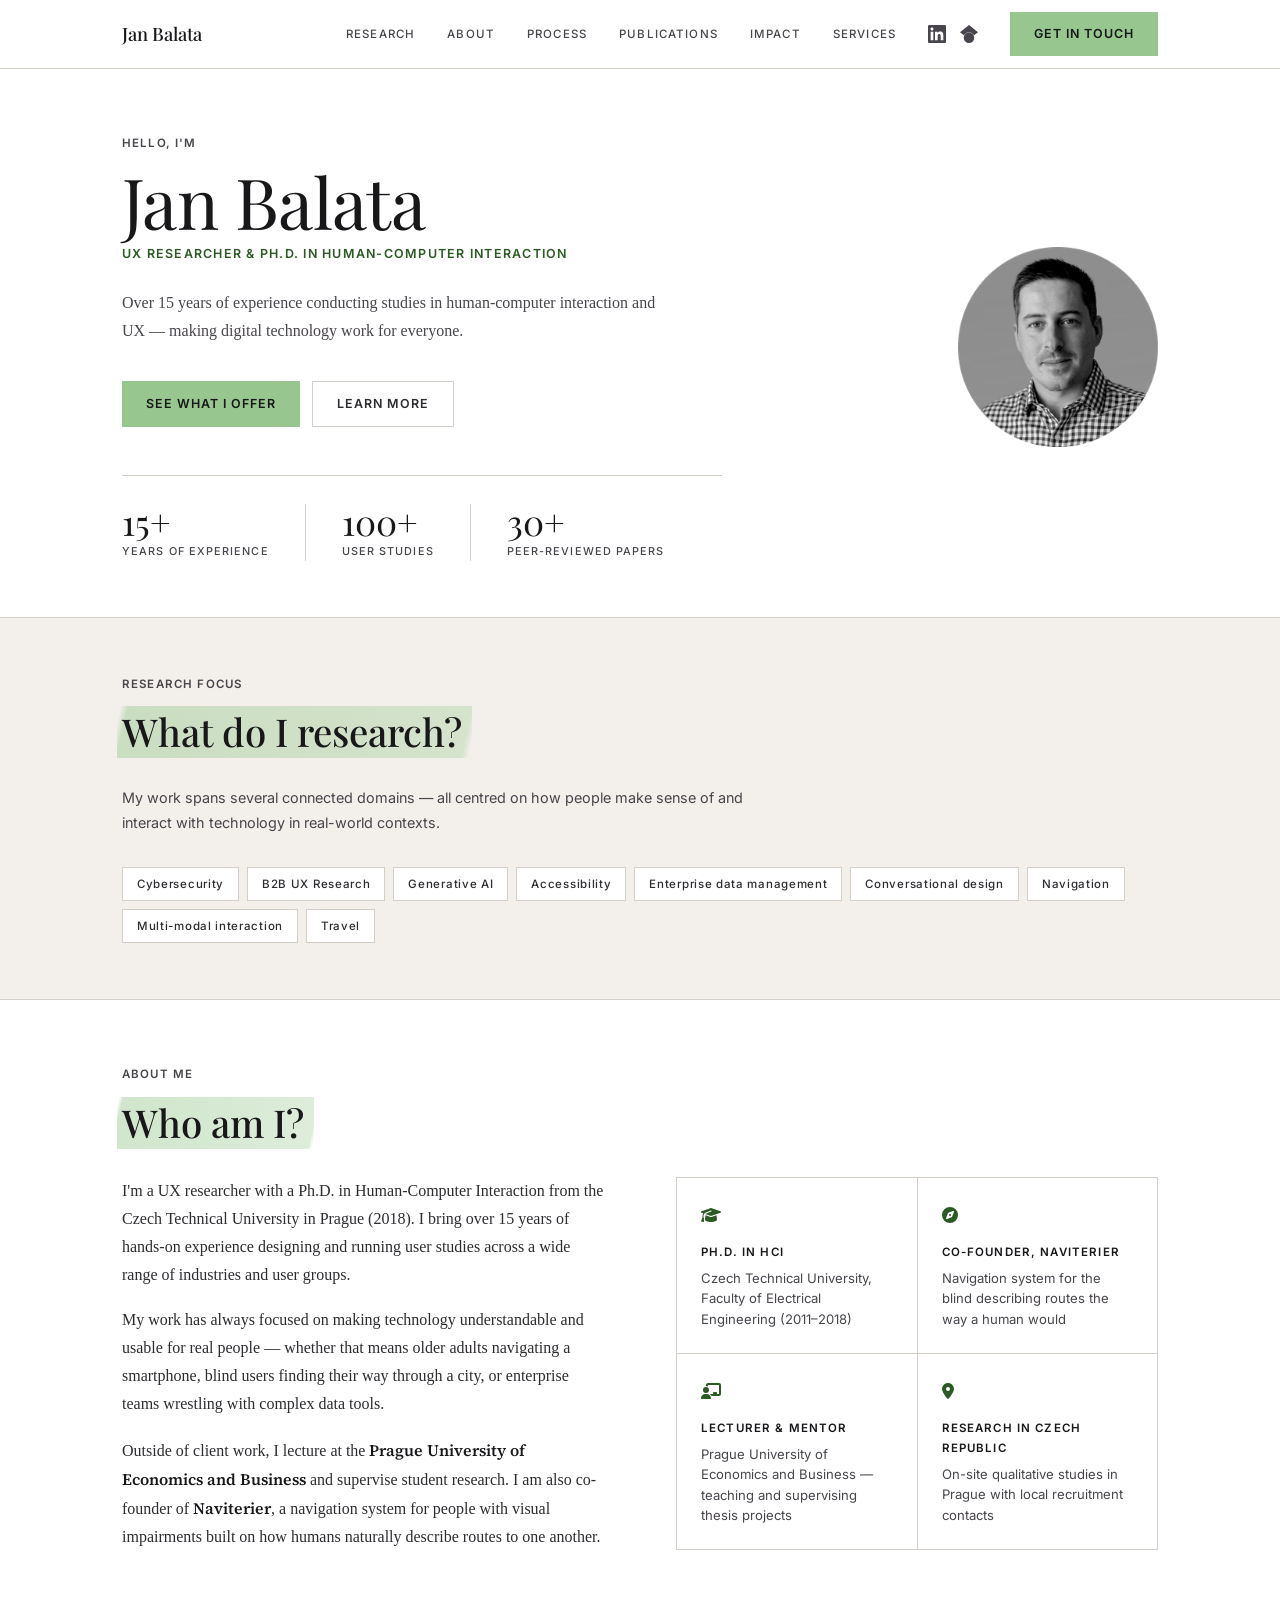
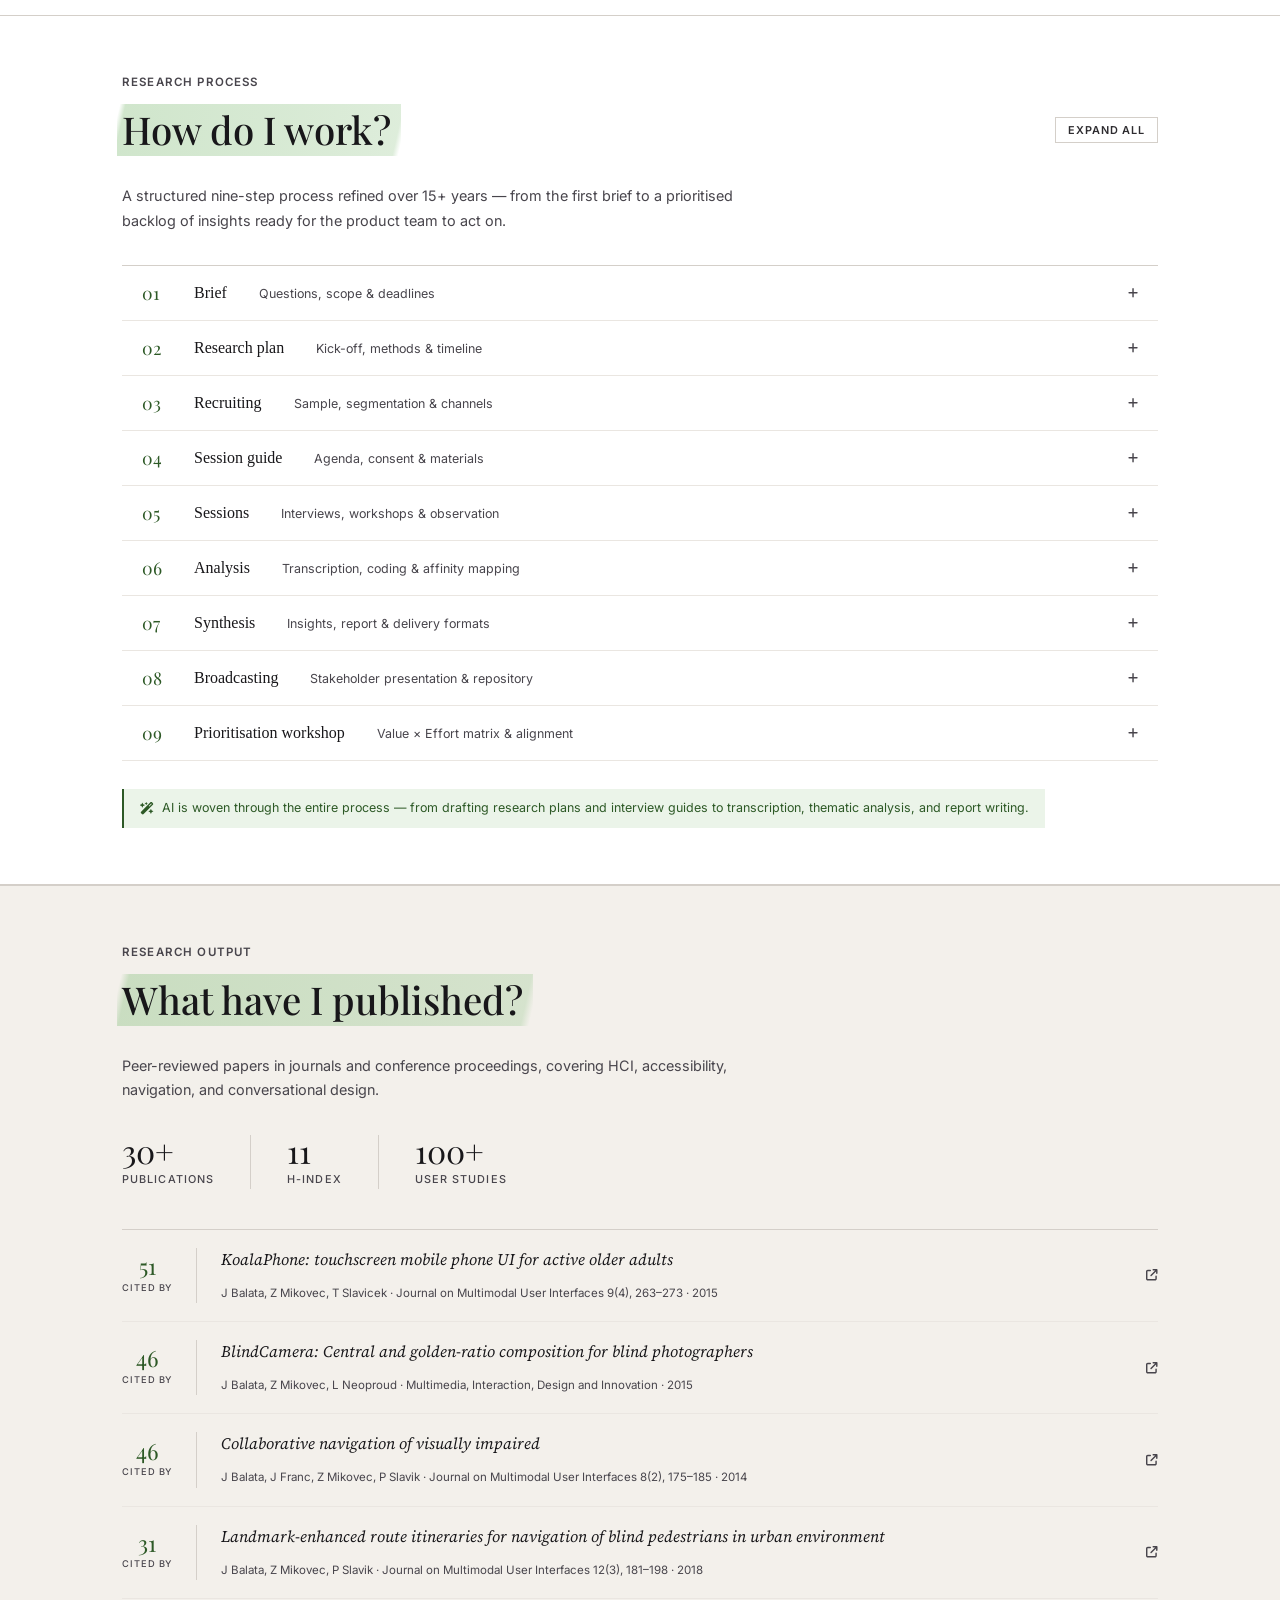
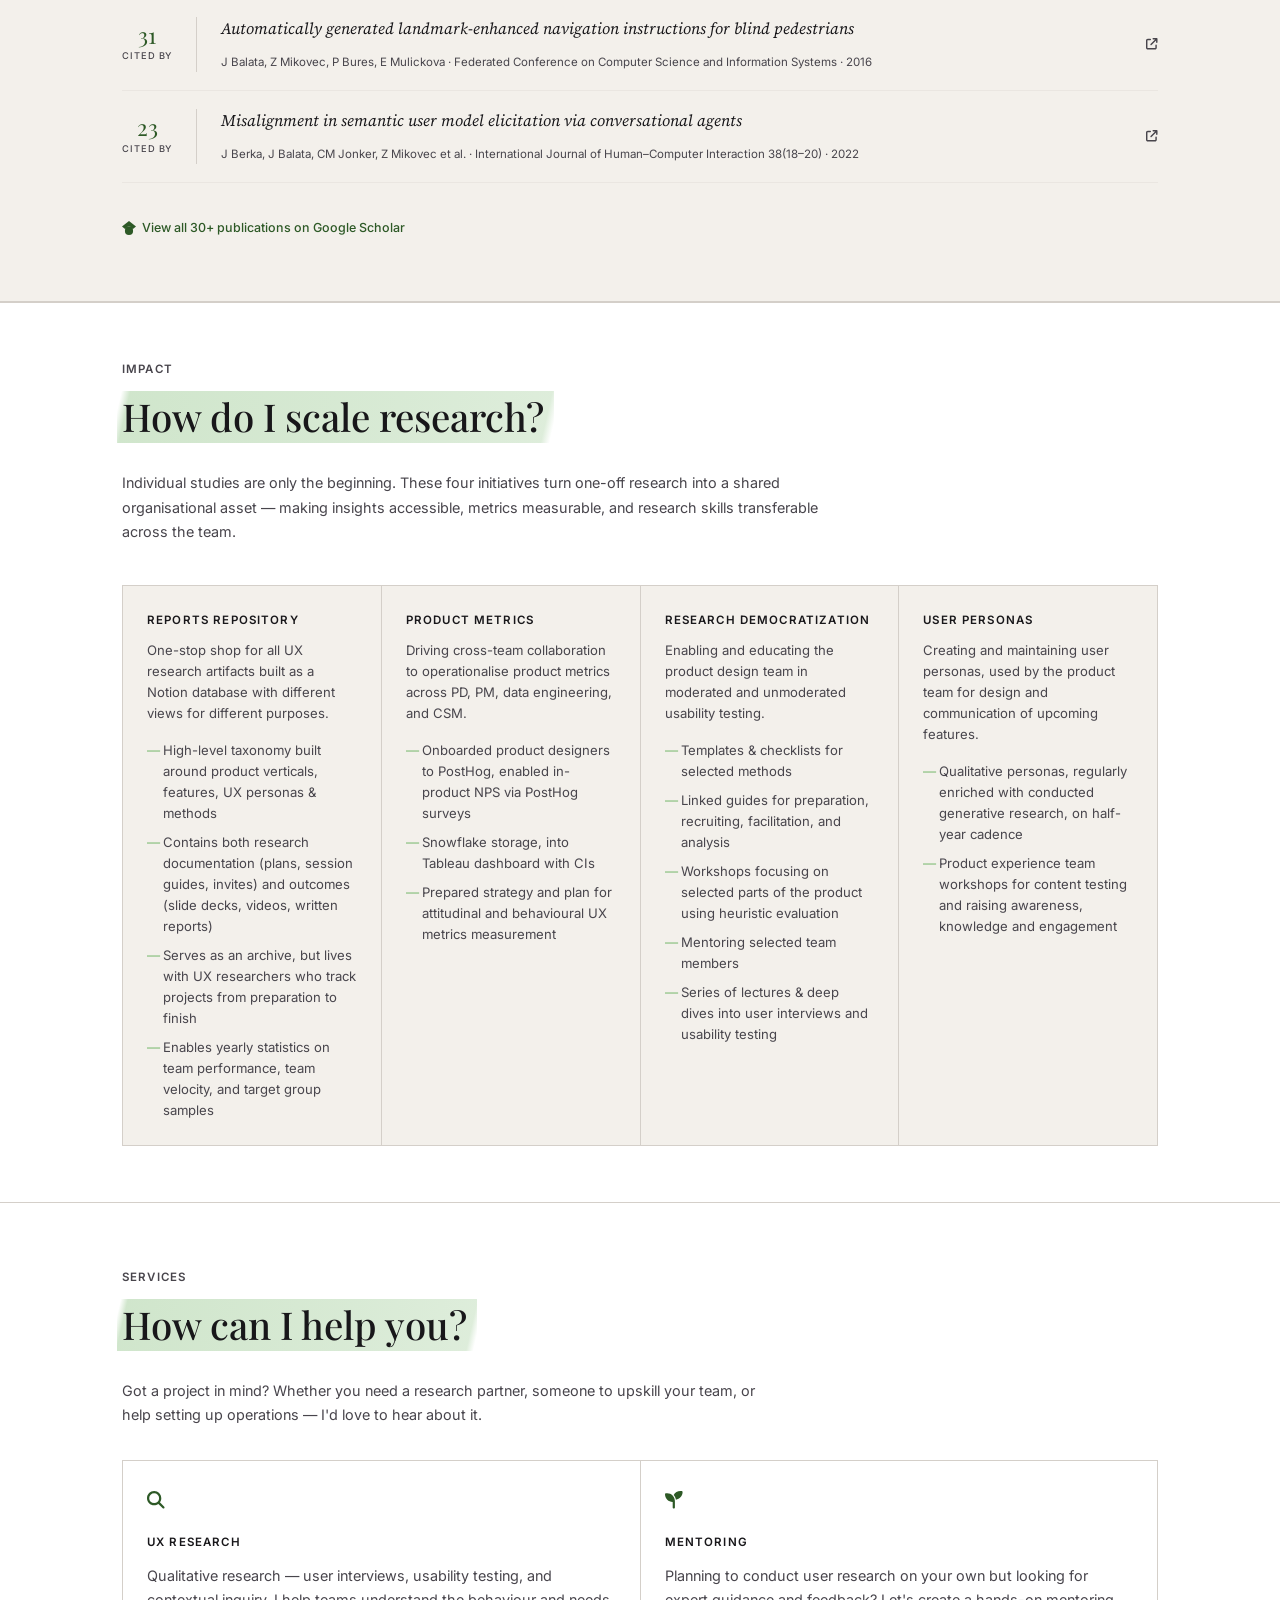
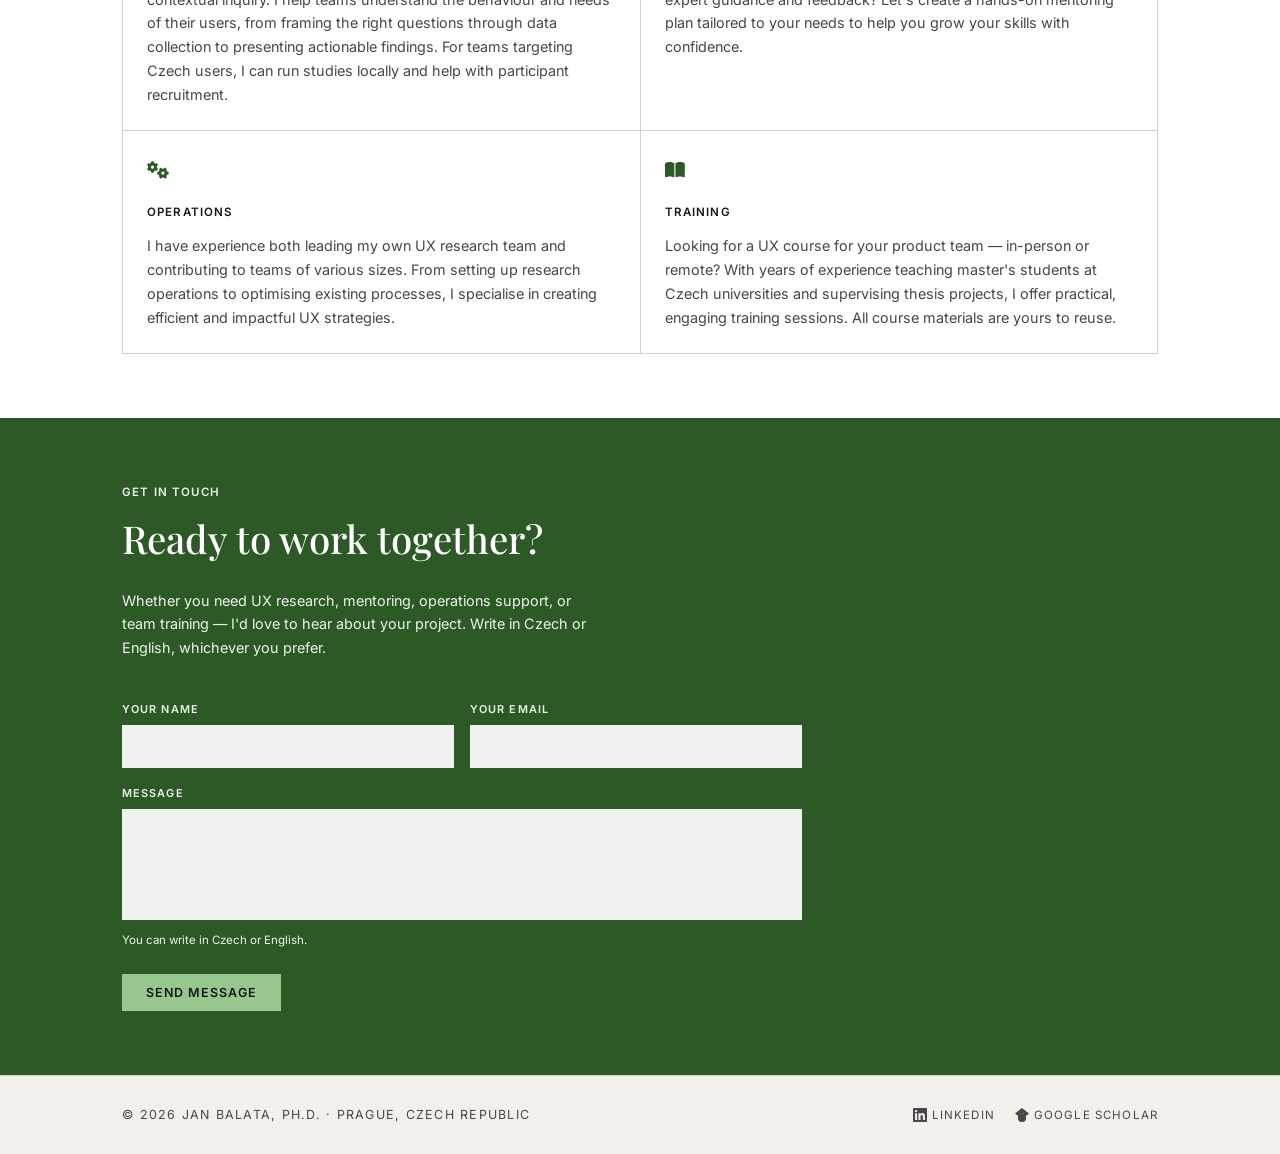
==== index.html @ 45954f03 "Remove legacy WebP hero image, use AVIF directly AVIF support is now ~96% across browsers. Removed t" ====
<!DOCTYPE html>
<html lang="en">
<head>
  <meta charset="UTF-8" />
  <meta name="viewport" content="width=device-width, initial-scale=1.0" />

  <!-- Primary SEO -->
  <title>Jan Balata, Ph.D. | UX Researcher Prague · User Research Czech Republic</title>
  <meta name="description" content="Jan Balata, Ph.D. — UX researcher based in Prague with 15+ years in human-computer interaction. Qualitative user research, mentoring and training for teams in the Czech Republic and beyond." />
  <meta name="author" content="Jan Balata" />
  <meta name="robots" content="index, follow" />
  <link rel="canonical" href="https://balata.cz/" />

  <!-- Geographic signals -->
  <meta name="geo.region" content="CZ-10" />
  <meta name="geo.placename" content="Prague, Czech Republic" />
  <meta name="geo.position" content="50.0755;14.4378" />
  <meta name="ICBM" content="50.0755, 14.4378" />

  <!-- Open Graph — English -->
  <meta property="og:type" content="website" />
  <meta property="og:url" content="https://balata.cz/" />
  <meta property="og:locale" content="en_US" />
  <meta property="og:locale:alternate" content="cs_CZ" />
  <meta property="og:site_name" content="Jan Balata" />
  <meta property="og:title" content="Jan Balata, Ph.D. | UX Researcher Prague" />
  <meta property="og:description" content="UX researcher based in Prague with 15+ years in human-computer interaction. Qualitative user research, mentoring and training for teams in the Czech Republic and internationally." />

  <!-- Twitter / X Card -->
  <meta name="twitter:card" content="summary" />
  <meta name="twitter:title" content="Jan Balata, Ph.D. | UX Researcher Prague" />
  <meta name="twitter:description" content="UX researcher based in Prague with 15+ years in human-computer interaction. Qualitative user research, mentoring and training." />

  <!-- Hreflang -->
  <link rel="alternate" hreflang="en" href="https://balata.cz/" />
  <link rel="alternate" hreflang="x-default" href="https://balata.cz/" />

  <!-- Structured data — Person -->
  <script type="application/ld+json">
  {
    "@context": "https://schema.org",
    "@type": "Person",
    "name": "Jan Balata",
    "honorificSuffix": "Ph.D.",
    "jobTitle": "UX Researcher",
    "description": "UX researcher with 15+ years of experience in human-computer interaction. Specialising in qualitative user research, accessibility and conversational design for the Czech market and international clients.",
    "url": "https://balata.cz/",
    "address": {
      "@type": "PostalAddress",
      "addressLocality": "Prague",
      "addressCountry": "CZ"
    },
    "alumniOf": {
      "@type": "CollegeOrUniversity",
      "name": "Czech Technical University in Prague",
      "department": "Faculty of Electrical Engineering"
    },
    "knowsAbout": [
      "UX Research", "User Research", "Human-Computer Interaction",
      "Qualitative Research", "Usability Testing", "Accessibility",
      "Conversational Design", "Generative AI", "Cybersecurity UX",
      "B2B UX Research", "Enterprise UX"
    ],
    "knowsLanguage": ["Czech", "English"],
    "sameAs": [
      "https://www.linkedin.com/in/jan-balata/",
      "https://scholar.google.com/citations?user=gOyVPZYAAAAJ"
    ],
    "hasOccupation": {
      "@type": "Occupation",
      "name": "UX Researcher",
      "occupationLocation": {
        "@type": "City",
        "name": "Prague"
      }
    }
  }
  </script>

  <link rel="preload" as="image" href="jan-balata.avif" fetchpriority="high" />
  <link rel="preconnect" href="https://fonts.googleapis.com" />
  <link rel="preconnect" href="https://fonts.gstatic.com" crossorigin />
  <link rel="preload" href="https://fonts.googleapis.com/css2?family=Playfair+Display:ital,wght@0,400;0,500;0,600;1,400;1,500&family=Source+Serif+4:ital,opsz,wght@0,8..60,300;0,8..60,400;1,8..60,300;1,8..60,400&family=Inter:wght@400;500;600&display=swap" as="style" onload="this.onload=null;this.rel='stylesheet'" />
  <noscript><link rel="stylesheet" href="https://fonts.googleapis.com/css2?family=Playfair+Display:ital,wght@0,400;0,500;0,600;1,400;1,500&family=Source+Serif+4:ital,opsz,wght@0,8..60,300;0,8..60,400;1,8..60,300;1,8..60,400&family=Inter:wght@400;500;600&display=swap" /></noscript>
  <link rel="stylesheet" href="style.css" />
</head>
<body>

  <!-- NAV -->
  <header class="nav">
    <div class="nav-inner container">
      <a href="#" class="nav-logo">Jan Balata</a>
      <nav>
        <a href="#research">Research</a>
        <a href="#about">About</a>
        <a href="#process">Process</a>
        <a href="#publications">Publications</a>
        <a href="#impact">Impact</a>
        <a href="#services">Services</a>
        <div class="nav-social">
          <a href="https://www.linkedin.com/in/jan-balata/" target="_blank" rel="noopener" aria-label="LinkedIn">
            <svg width="18" height="18" viewBox="0 0 24 24" fill="currentColor"><path d="M20.447 20.452h-3.554v-5.569c0-1.328-.027-3.037-1.852-3.037-1.853 0-2.136 1.445-2.136 2.939v5.667H9.351V9h3.414v1.561h.046c.477-.9 1.637-1.85 3.37-1.85 3.601 0 4.267 2.37 4.267 5.455v6.286zM5.337 7.433c-1.144 0-2.063-.926-2.063-2.065 0-1.138.92-2.063 2.063-2.063 1.14 0 2.064.925 2.064 2.063 0 1.139-.925 2.065-2.064 2.065zm1.782 13.019H3.555V9h3.564v11.452zM22.225 0H1.771C.792 0 0 .774 0 1.729v20.542C0 23.227.792 24 1.771 24h20.451C23.2 24 24 23.227 24 22.271V1.729C24 .774 23.2 0 22.222 0h.003z"/></svg>
          </a>
          <a href="https://scholar.google.com/citations?user=gOyVPZYAAAAJ&hl=en" target="_blank" rel="noopener" aria-label="Google Scholar">
            <svg width="18" height="18" viewBox="0 0 24 24" fill="currentColor"><path d="M5.242 13.769L0 9.5 12 0l12 9.5-5.242 4.269C17.548 11.249 14.978 9.5 12 9.5c-2.977 0-5.548 1.748-6.758 4.269zM12 10a7 7 0 1 0 0 14 7 7 0 0 0 0-14z"/></svg>
          </a>
        </div>
        <a href="#contact" class="btn btn-sm btn-primary">Get in touch</a>
      </nav>
    </div>
  </header>

  <main>

  <!-- HERO -->
  <section class="hero" aria-labelledby="hero-heading">
    <div class="container hero-inner">
      <div class="hero-text">
        <p class="hero-eyebrow">Hello, I'm</p>
        <h1 class="hero-name" id="hero-heading">Jan Balata</h1>
        <p class="hero-title">UX Researcher &amp; Ph.D. in Human-Computer Interaction</p>
        <p class="hero-desc">
          Over 15 years of experience conducting studies in human-computer
          interaction and UX — making digital technology work for everyone.
        </p>
        <div class="hero-cta">
          <a href="#services" class="btn btn-primary">See what I offer</a>
          <a href="#about" class="btn btn-ghost">Learn more</a>
        </div>
        <div class="hero-stats">
          <div class="stat">
            <span class="stat-number">15+</span>
            <span class="stat-label">Years of experience</span>
          </div>
          <div class="stat">
            <span class="stat-number">100+</span>
            <span class="stat-label">User studies</span>
          </div>
          <div class="stat">
            <span class="stat-number">30+</span>
            <span class="stat-label">Peer-reviewed papers</span>
          </div>
        </div>
      </div>
      <div class="hero-photo-wrap">
        <img src="jan-balata.avif" alt="Jan Balata" class="hero-photo" width="256" height="256" fetchpriority="high" />
      </div>
    </div>
  </section>

  <!-- RESEARCH FOCUS -->
  <section class="research" id="research" aria-labelledby="research-heading">
    <div class="container">
      <p class="section-eyebrow">Research focus</p>
      <h2 class="section-title" id="research-heading">What do I research?</h2>
      <p class="section-intro">My work spans several connected domains — all centred on how people make sense of and interact with technology in real-world contexts.</p>
      <div class="tags">
        <span class="tag">Cybersecurity</span>
        <span class="tag">B2B UX Research</span>
        <span class="tag">Generative AI</span>
        <span class="tag">Accessibility</span>
        <span class="tag">Enterprise data management</span>
        <span class="tag">Conversational design</span>
        <span class="tag">Navigation</span>
        <span class="tag">Multi-modal interaction</span>
        <span class="tag">Travel</span>
      </div>
    </div>
  </section>

  <!-- ABOUT -->
  <section class="about" id="about" aria-labelledby="about-heading">
    <div class="container about-grid">
      <p class="section-eyebrow about-eyebrow">About me</p>
      <h2 class="section-title about-title" id="about-heading">Who am I?</h2>
      <div class="about-body">
        <p>
          I'm a UX researcher with a Ph.D. in Human-Computer Interaction from
          the Czech Technical University in Prague (2018). I bring over 15 years
          of hands-on experience designing and running user studies across a wide
          range of industries and user groups.
        </p>
        <p>
          My work has always focused on making technology understandable and
          usable for real people — whether that means older adults navigating a
          smartphone, blind users finding their way through a city, or enterprise
          teams wrestling with complex data tools.
        </p>
        <p>
          Outside of client work, I lecture at the <strong>Prague University
          of Economics and Business</strong> and supervise student research. I
          am also co-founder of <strong>Naviterier</strong>, a navigation system
          for people with visual impairments built on how humans naturally
          describe routes to one another.
        </p>
      </div>
      <div class="about-highlights">
        <div class="highlight-card">
          <div class="highlight-icon"><svg xmlns="http://www.w3.org/2000/svg" viewBox="0 0 640 512" fill="currentColor" aria-hidden="true"><path d="M320 32c-8.1 0-16.1 1.4-23.7 4.1L15.8 137.4C6.3 140.9 0 149.9 0 160s6.3 19.1 15.8 22.6l57.9 20.9C57.3 229.3 48 259.8 48 291.9l0 28.1c0 28.4-10.8 57.7-22.3 80.8c-6.5 13-13.9 25.8-22.5 37.6C0 442.7-.9 448.3 .9 453.4s6 8.9 11.2 10.2l64 16c4.2 1.1 8.7 .3 12.4-2s6.3-6.1 7.1-10.4c8.6-42.8 4.3-81.2-2.1-108.7C90.3 344.3 86 329.8 80 316.5l0-24.6c0-30.2 10.2-58.7 27.9-81.5c12.9-15.5 29.6-28 49.2-35.7l157-61.7c8.2-3.2 17.5 .8 20.7 9s-.8 17.5-9 20.7l-157 61.7c-12.4 4.9-23.3 12.4-32.2 21.6l159.6 57.6c7.6 2.7 15.6 4.1 23.7 4.1s16.1-1.4 23.7-4.1L624.2 182.6c9.5-3.4 15.8-12.5 15.8-22.6s-6.3-19.1-15.8-22.6L343.7 36.1C336.1 33.4 328.1 32 320 32zM128 408c0 35.3 86 72 192 72s192-36.7 192-72L496.7 262.6 354.5 314c-11.1 4-22.8 6-34.5 6s-23.5-2-34.5-6L143.3 262.6 128 408z"/></svg></div>
          <h3>Ph.D. in HCI</h3>
          <p>Czech Technical University, Faculty of Electrical Engineering (2011–2018)</p>
        </div>
        <div class="highlight-card">
          <div class="highlight-icon"><svg xmlns="http://www.w3.org/2000/svg" viewBox="0 0 512 512" fill="currentColor" aria-hidden="true"><path d="M256 512A256 256 0 1 0 256 0a256 256 0 1 0 0 512zm50.7-186.9L162.4 380.6c-19.4 7.5-38.5-11.6-31-31l55.5-144.3c3.3-8.5 9.9-15.1 18.4-18.4l144.3-55.5c19.4-7.5 38.5 11.6 31 31L325.1 306.7c-3.2 8.5-9.9 15.1-18.4 18.4zM288 256a32 32 0 1 0 -64 0 32 32 0 1 0 64 0z"/></svg></div>
          <h3>Co-founder, Naviterier</h3>
          <p>Navigation system for the blind describing routes the way a human would</p>
        </div>
        <div class="highlight-card">
          <div class="highlight-icon"><svg xmlns="http://www.w3.org/2000/svg" viewBox="0 0 640 512" fill="currentColor" aria-hidden="true"><path d="M160 64c0-35.3 28.7-64 64-64L576 0c35.3 0 64 28.7 64 64l0 288c0 35.3-28.7 64-64 64l-239.2 0c-11.8-25.5-29.9-47.5-52.4-64l99.6 0 0-32c0-17.7 14.3-32 32-32l64 0c17.7 0 32 14.3 32 32l0 32 64 0 0-288L224 64l0 49.1C205.2 102.2 183.3 96 160 96l0-32zm0 64a96 96 0 1 1 0 192 96 96 0 1 1 0-192zM133.3 352l53.3 0C260.3 352 320 411.7 320 485.3c0 14.7-11.9 26.7-26.7 26.7L26.7 512C11.9 512 0 500.1 0 485.3C0 411.7 59.7 352 133.3 352z"/></svg></div>
          <h3>Lecturer &amp; Mentor</h3>
          <p>Prague University of Economics and Business — teaching and supervising thesis projects</p>
        </div>
        <div class="highlight-card">
          <div class="highlight-icon"><svg xmlns="http://www.w3.org/2000/svg" viewBox="0 0 384 512" fill="currentColor" aria-hidden="true"><path d="M215.7 499.2C267 435 384 279.4 384 192C384 86 298 0 192 0S0 86 0 192c0 87.4 117 243 168.3 307.2c12.3 15.3 35.1 15.3 47.4 0zM192 128a64 64 0 1 1 0 128 64 64 0 1 1 0-128z"/></svg></div>
          <h3>Research in Czech Republic</h3>
          <p>On-site qualitative studies in Prague with local recruitment contacts</p>
        </div>
      </div>
    </div>
  </section>

  <!-- PROCESS -->
  <section class="process" id="process" aria-labelledby="process-heading">
    <div class="container">
      <p class="section-eyebrow">Research process</p>
      <div class="process-title-row">
        <h2 class="section-title" id="process-heading">How do I work?</h2>
        <button class="btn btn-ghost btn-xs" id="processToggleAll">Expand all</button>
      </div>
      <p class="section-intro">A structured nine-step process refined over 15+ years — from the first brief to a prioritised backlog of insights ready for the product team to act on.</p>
      <div class="process-list">

        <div class="process-item">
          <button class="process-header" aria-expanded="false">
            <span class="process-num">01</span>
            <span class="process-name">Brief</span>
            <span class="process-subtitle">Questions, scope &amp; deadlines</span>
            <span class="process-icon"><svg xmlns="http://www.w3.org/2000/svg" viewBox="0 0 448 512" fill="currentColor" aria-hidden="true"><path d="M256 80c0-17.7-14.3-32-32-32s-32 14.3-32 32l0 144L48 224c-17.7 0-32 14.3-32 32s14.3 32 32 32l144 0 0 144c0 17.7 14.3 32 32 32s32-14.3 32-32l0-144 144 0c17.7 0 32-14.3 32-32s-14.3-32-32-32l-144 0 0-144z"/></svg></span>
          </button>
          <div class="process-body"><div class="process-body-inner">
            <p>The product manager and designer send a research request — typically in Notion or Jira. It defines the research questions, target groups or personas, what is already known, what the team will do with the outcomes, and deadlines. A clear brief prevents wasted effort on both sides.</p>
          </div></div>
        </div>

        <div class="process-item">
          <button class="process-header" aria-expanded="false">
            <span class="process-num">02</span>
            <span class="process-name">Research plan</span>
            <span class="process-subtitle">Kick-off, methods &amp; timeline</span>
            <span class="process-icon"><svg xmlns="http://www.w3.org/2000/svg" viewBox="0 0 448 512" fill="currentColor" aria-hidden="true"><path d="M256 80c0-17.7-14.3-32-32-32s-32 14.3-32 32l0 144L48 224c-17.7 0-32 14.3-32 32s14.3 32 32 32l144 0 0 144c0 17.7 14.3 32 32 32s32-14.3 32-32l0-144 144 0c17.7 0 32-14.3 32-32s-14.3-32-32-32l-144 0 0-144z"/></svg></span>
          </button>
          <div class="process-body"><div class="process-body-inner">
            <p>Based on the brief and a kick-off meeting, I put together a research plan: refined research questions, chosen methods, and a schedule. For this type of project I often propose a co-design workshop — it grounds abstract discussions in tangible design artefacts and lets participants clearly assign priorities to each need and its design manifestation.</p>
          </div></div>
        </div>

        <div class="process-item">
          <button class="process-header" aria-expanded="false">
            <span class="process-num">03</span>
            <span class="process-name">Recruiting</span>
            <span class="process-subtitle">Sample, segmentation &amp; channels</span>
            <span class="process-icon"><svg xmlns="http://www.w3.org/2000/svg" viewBox="0 0 448 512" fill="currentColor" aria-hidden="true"><path d="M256 80c0-17.7-14.3-32-32-32s-32 14.3-32 32l0 144L48 224c-17.7 0-32 14.3-32 32s14.3 32 32 32l144 0 0 144c0 17.7 14.3 32 32 32s32-14.3 32-32l0-144 144 0c17.7 0 32-14.3 32-32s-14.3-32-32-32l-144 0 0-144z"/></svg></span>
          </button>
          <div class="process-body"><div class="process-body-inner">
            <p>I define sample size, segmentation, and recruiting strategy — then operationalise it. This means deciding how many users and non-users to include, which persona to target, and which channel to use: invitations via email or social, outreach through CSM or professional services consultants, or platforms like Calendly, Respondent, and UserInterviews.</p>
          </div></div>
        </div>

        <div class="process-item">
          <button class="process-header" aria-expanded="false">
            <span class="process-num">04</span>
            <span class="process-name">Session guide</span>
            <span class="process-subtitle">Agenda, consent &amp; materials</span>
            <span class="process-icon"><svg xmlns="http://www.w3.org/2000/svg" viewBox="0 0 448 512" fill="currentColor" aria-hidden="true"><path d="M256 80c0-17.7-14.3-32-32-32s-32 14.3-32 32l0 144L48 224c-17.7 0-32 14.3-32 32s14.3 32 32 32l144 0 0 144c0 17.7 14.3 32 32 32s32-14.3 32-32l0-144 144 0c17.7 0 32-14.3 32-32s-14.3-32-32-32l-144 0 0-144z"/></svg></span>
          </button>
          <div class="process-body"><div class="process-body-inner">
            <p>Before fieldwork starts I prepare the session agenda: consent form, privacy notice, signed NDA, list of topics, interview questions, and supporting materials — templates for notes, Miro boards for co-design activities. I collaborate on the guide with product managers and designers so they are fully engaged in the research and can make the most of the insights.</p>
          </div></div>
        </div>

        <div class="process-item">
          <button class="process-header" aria-expanded="false">
            <span class="process-num">05</span>
            <span class="process-name">Sessions</span>
            <span class="process-subtitle">Interviews, workshops &amp; observation</span>
            <span class="process-icon"><svg xmlns="http://www.w3.org/2000/svg" viewBox="0 0 448 512" fill="currentColor" aria-hidden="true"><path d="M256 80c0-17.7-14.3-32-32-32s-32 14.3-32 32l0 144L48 224c-17.7 0-32 14.3-32 32s14.3 32 32 32l144 0 0 144c0 17.7 14.3 32 32 32s32-14.3 32-32l0-144 144 0c17.7 0 32-14.3 32-32s-14.3-32-32-32l-144 0 0-144z"/></svg></span>
          </button>
          <div class="process-body"><div class="process-body-inner">
            <p>I meet participants, facilitate the conversation or co-design workshop, and navigate the interview to cover all topics while staying on track. Dot voting reveals how participants prioritise features — equivalent to money spent on development. Product managers and designers are invited to observe and ask follow-up questions at specific moments; developers sometimes join as well.</p>
          </div></div>
        </div>

        <div class="process-item">
          <button class="process-header" aria-expanded="false">
            <span class="process-num">06</span>
            <span class="process-name">Analysis</span>
            <span class="process-subtitle">Transcription, coding &amp; affinity mapping</span>
            <span class="process-icon"><svg xmlns="http://www.w3.org/2000/svg" viewBox="0 0 448 512" fill="currentColor" aria-hidden="true"><path d="M256 80c0-17.7-14.3-32-32-32s-32 14.3-32 32l0 144L48 224c-17.7 0-32 14.3-32 32s14.3 32 32 32l144 0 0 144c0 17.7 14.3 32 32 32s32-14.3 32-32l0-144 144 0c17.7 0 32-14.3 32-32s-14.3-32-32-32l-144 0 0-144z"/></svg></span>
          </button>
          <div class="process-body"><div class="process-body-inner">
            <p>The majority of the work happens after the sessions. I transcribe all recordings (using tools like Condens), collect all notes, and run thematic analysis and affinity mapping to uncover new topics and connected themes in the data. This is a collaborative activity — PMs and designers contribute alongside me.</p>
          </div></div>
        </div>

        <div class="process-item">
          <button class="process-header" aria-expanded="false">
            <span class="process-num">07</span>
            <span class="process-name">Synthesis</span>
            <span class="process-subtitle">Insights, report &amp; delivery formats</span>
            <span class="process-icon"><svg xmlns="http://www.w3.org/2000/svg" viewBox="0 0 448 512" fill="currentColor" aria-hidden="true"><path d="M256 80c0-17.7-14.3-32-32-32s-32 14.3-32 32l0 144L48 224c-17.7 0-32 14.3-32 32s14.3 32 32 32l144 0 0 144c0 17.7 14.3 32 32 32s32-14.3 32-32l0-144 144 0c17.7 0 32-14.3 32-32s-14.3-32-32-32l-144 0 0-144z"/></svg></span>
          </button>
          <div class="process-body"><div class="process-body-inner">
            <p>The final stage of processing all collected data: writing insights, assembling the research report, and preparing supporting materials — a Slack post summary or a short video walkthrough — so the findings reach people in the format that suits them.</p>
          </div></div>
        </div>

        <div class="process-item">
          <button class="process-header" aria-expanded="false">
            <span class="process-num">08</span>
            <span class="process-name">Broadcasting</span>
            <span class="process-subtitle">Stakeholder presentation &amp; repository</span>
            <span class="process-icon"><svg xmlns="http://www.w3.org/2000/svg" viewBox="0 0 448 512" fill="currentColor" aria-hidden="true"><path d="M256 80c0-17.7-14.3-32-32-32s-32 14.3-32 32l0 144L48 224c-17.7 0-32 14.3-32 32s14.3 32 32 32l144 0 0 144c0 17.7 14.3 32 32 32s32-14.3 32-32l0-144 144 0c17.7 0 32-14.3 32-32s-14.3-32-32-32l-144 0 0-144z"/></svg></span>
          </button>
          <div class="process-body"><div class="process-body-inner">
            <p>I present the report to key stakeholders from the product vertical: product managers, designers, front-end and back-end developers. The goal is to ensure alignment and action on top of what we learned. The report is added to a Reports &amp; Insights repository for secondary analysis, and shared in a dedicated Slack channel.</p>
          </div></div>
        </div>

        <div class="process-item">
          <button class="process-header" aria-expanded="false">
            <span class="process-num">09</span>
            <span class="process-name">Prioritisation workshop</span>
            <span class="process-subtitle">Value × Effort matrix &amp; alignment</span>
            <span class="process-icon"><svg xmlns="http://www.w3.org/2000/svg" viewBox="0 0 448 512" fill="currentColor" aria-hidden="true"><path d="M256 80c0-17.7-14.3-32-32-32s-32 14.3-32 32l0 144L48 224c-17.7 0-32 14.3-32 32s14.3 32 32 32l144 0 0 144c0 17.7 14.3 32 32 32s32-14.3 32-32l0-144 144 0c17.7 0 32-14.3 32-32s-14.3-32-32-32l-144 0 0-144z"/></svg></span>
          </button>
          <div class="process-body"><div class="process-body-inner">
            <p>Using a Value × Effort matrix from Design Thinking, the PM, developer lead, and designer sort out and prioritise ideas together. Dot voting and participant effort estimates ensure the data from research arrives with clear priority attached — and that design, research, product, and engineering are collaborating from the start.</p>
          </div></div>
        </div>

      </div>
      <p class="process-ai-note">
        <svg xmlns="http://www.w3.org/2000/svg" viewBox="0 0 576 512" fill="currentColor" aria-hidden="true"><path d="M234.7 42.7L197 56.8c-3 1.1-5 4-5 7.2s2 6.1 5 7.2l37.7 14.1L248.8 123c1.1 3 4 5 7.2 5s6.1-2 7.2-5l14.1-37.7L315 71.2c3-1.1 5-4 5-7.2s-2-6.1-5-7.2L277.3 42.7 263.2 5c-1.1-3-4-5-7.2-5s-6.1 2-7.2 5L234.7 42.7zM46.1 395.4c-18.7 18.7-18.7 49.1 0 67.9l34.6 34.6c18.7 18.7 49.1 18.7 67.9 0L529.9 116.5c18.7-18.7 18.7-49.1 0-67.9L495.3 14.1c-18.7-18.7-49.1-18.7-67.9 0L46.1 395.4zM484.6 82.6l-105 105-23.3-23.3 105-105 23.3 23.3zM7.5 117.2C3 118.9 0 123.2 0 128s3 9.1 7.5 10.8L64 160l21.2 56.5c1.7 4.5 6 7.5 10.8 7.5s9.1-3 10.8-7.5L128 160l56.5-21.2c4.5-1.7 7.5-6 7.5-10.8s-3-9.1-7.5-10.8L128 96 106.8 39.5C105.1 35 100.8 32 96 32s-9.1 3-10.8 7.5L64 96 7.5 117.2zm352 256c-4.5 1.7-7.5 6-7.5 10.8s3 9.1 7.5 10.8L416 416l21.2 56.5c1.7 4.5 6 7.5 10.8 7.5s9.1-3 10.8-7.5L480 416l56.5-21.2c4.5-1.7 7.5-6 7.5-10.8s-3-9.1-7.5-10.8L480 352l-21.2-56.5c-1.7-4.5-6-7.5-10.8-7.5s-9.1 3-10.8 7.5L416 352l-56.5 21.2z"/></svg>
        AI is woven through the entire process — from drafting research plans and interview guides to transcription, thematic analysis, and report writing.
      </p>
    </div>
  </section>

  <!-- PUBLICATIONS -->
  <section class="publications" id="publications" aria-labelledby="publications-heading">
    <div class="container">
      <p class="section-eyebrow">Research output</p>
      <h2 class="section-title" id="publications-heading">What have I published?</h2>
      <p class="section-intro">Peer-reviewed papers in journals and conference proceedings, covering HCI, accessibility, navigation, and conversational design.</p>
      <div class="pub-metrics">
        <div class="pub-metric">
          <span class="pub-metric-num">30+</span>
          <span class="pub-metric-label">Publications</span>
        </div>
        <div class="pub-metric">
          <span class="pub-metric-num">11</span>
          <span class="pub-metric-label">H-index</span>
        </div>
        <div class="pub-metric">
          <span class="pub-metric-num">100+</span>
          <span class="pub-metric-label">User studies</span>
        </div>
      </div>
      <div class="pub-list">

        <a class="pub-item" href="https://scholar.google.com/scholar?q=KoalaPhone+touchscreen+mobile+phone+UI+active+seniors" target="_blank" rel="noopener">
          <div class="pub-citations">
            <span class="pub-citations-num">51</span>
            <span class="pub-citations-label">cited by</span>
          </div>
          <div class="pub-divider"></div>
          <div class="pub-content">
            <p class="pub-title">KoalaPhone: touchscreen mobile phone UI for active older adults</p>
            <p class="pub-meta">J Balata, Z Mikovec, T Slavicek · Journal on Multimodal User Interfaces 9(4), 263–273 · 2015</p>
          </div>
          <div class="pub-arrow"><svg xmlns="http://www.w3.org/2000/svg" viewBox="0 0 512 512" fill="currentColor" aria-hidden="true"><path d="M320 0c-17.7 0-32 14.3-32 32s14.3 32 32 32l82.7 0L201.4 265.4c-12.5 12.5-12.5 32.8 0 45.3s32.8 12.5 45.3 0L448 109.3l0 82.7c0 17.7 14.3 32 32 32s32-14.3 32-32l0-160c0-17.7-14.3-32-32-32L320 0zM80 32C35.8 32 0 67.8 0 112L0 432c0 44.2 35.8 80 80 80l320 0c44.2 0 80-35.8 80-80l0-112c0-17.7-14.3-32-32-32s-32 14.3-32 32l0 112c0 8.8-7.2 16-16 16L80 448c-8.8 0-16-7.2-16-16l0-320c0-8.8 7.2-16 16-16l112 0c17.7 0 32-14.3 32-32s-14.3-32-32-32L80 32z"/></svg></div>
        </a>

        <a class="pub-item" href="https://scholar.google.com/scholar?q=BlindCamera+Central+golden-ratio+composition+blind+photographers" target="_blank" rel="noopener">
          <div class="pub-citations">
            <span class="pub-citations-num">46</span>
            <span class="pub-citations-label">cited by</span>
          </div>
          <div class="pub-divider"></div>
          <div class="pub-content">
            <p class="pub-title">BlindCamera: Central and golden-ratio composition for blind photographers</p>
            <p class="pub-meta">J Balata, Z Mikovec, L Neoproud · Multimedia, Interaction, Design and Innovation · 2015</p>
          </div>
          <div class="pub-arrow"><svg xmlns="http://www.w3.org/2000/svg" viewBox="0 0 512 512" fill="currentColor" aria-hidden="true"><path d="M320 0c-17.7 0-32 14.3-32 32s14.3 32 32 32l82.7 0L201.4 265.4c-12.5 12.5-12.5 32.8 0 45.3s32.8 12.5 45.3 0L448 109.3l0 82.7c0 17.7 14.3 32 32 32s32-14.3 32-32l0-160c0-17.7-14.3-32-32-32L320 0zM80 32C35.8 32 0 67.8 0 112L0 432c0 44.2 35.8 80 80 80l320 0c44.2 0 80-35.8 80-80l0-112c0-17.7-14.3-32-32-32s-32 14.3-32 32l0 112c0 8.8-7.2 16-16 16L80 448c-8.8 0-16-7.2-16-16l0-320c0-8.8 7.2-16 16-16l112 0c17.7 0 32-14.3 32-32s-14.3-32-32-32L80 32z"/></svg></div>
        </a>

        <a class="pub-item" href="https://scholar.google.com/scholar?q=Collaborative+navigation+visually+impaired+Balata+Mikovec" target="_blank" rel="noopener">
          <div class="pub-citations">
            <span class="pub-citations-num">46</span>
            <span class="pub-citations-label">cited by</span>
          </div>
          <div class="pub-divider"></div>
          <div class="pub-content">
            <p class="pub-title">Collaborative navigation of visually impaired</p>
            <p class="pub-meta">J Balata, J Franc, Z Mikovec, P Slavik · Journal on Multimodal User Interfaces 8(2), 175–185 · 2014</p>
          </div>
          <div class="pub-arrow"><svg xmlns="http://www.w3.org/2000/svg" viewBox="0 0 512 512" fill="currentColor" aria-hidden="true"><path d="M320 0c-17.7 0-32 14.3-32 32s14.3 32 32 32l82.7 0L201.4 265.4c-12.5 12.5-12.5 32.8 0 45.3s32.8 12.5 45.3 0L448 109.3l0 82.7c0 17.7 14.3 32 32 32s32-14.3 32-32l0-160c0-17.7-14.3-32-32-32L320 0zM80 32C35.8 32 0 67.8 0 112L0 432c0 44.2 35.8 80 80 80l320 0c44.2 0 80-35.8 80-80l0-112c0-17.7-14.3-32-32-32s-32 14.3-32 32l0 112c0 8.8-7.2 16-16 16L80 448c-8.8 0-16-7.2-16-16l0-320c0-8.8 7.2-16 16-16l112 0c17.7 0 32-14.3 32-32s-14.3-32-32-32L80 32z"/></svg></div>
        </a>

        <a class="pub-item" href="https://scholar.google.com/scholar?q=Landmark-enhanced+route+itineraries+navigation+blind+pedestrians+urban" target="_blank" rel="noopener">
          <div class="pub-citations">
            <span class="pub-citations-num">31</span>
            <span class="pub-citations-label">cited by</span>
          </div>
          <div class="pub-divider"></div>
          <div class="pub-content">
            <p class="pub-title">Landmark-enhanced route itineraries for navigation of blind pedestrians in urban environment</p>
            <p class="pub-meta">J Balata, Z Mikovec, P Slavik · Journal on Multimodal User Interfaces 12(3), 181–198 · 2018</p>
          </div>
          <div class="pub-arrow"><svg xmlns="http://www.w3.org/2000/svg" viewBox="0 0 512 512" fill="currentColor" aria-hidden="true"><path d="M320 0c-17.7 0-32 14.3-32 32s14.3 32 32 32l82.7 0L201.4 265.4c-12.5 12.5-12.5 32.8 0 45.3s32.8 12.5 45.3 0L448 109.3l0 82.7c0 17.7 14.3 32 32 32s32-14.3 32-32l0-160c0-17.7-14.3-32-32-32L320 0zM80 32C35.8 32 0 67.8 0 112L0 432c0 44.2 35.8 80 80 80l320 0c44.2 0 80-35.8 80-80l0-112c0-17.7-14.3-32-32-32s-32 14.3-32 32l0 112c0 8.8-7.2 16-16 16L80 448c-8.8 0-16-7.2-16-16l0-320c0-8.8 7.2-16 16-16l112 0c17.7 0 32-14.3 32-32s-14.3-32-32-32L80 32z"/></svg></div>
        </a>

        <a class="pub-item" href="https://scholar.google.com/scholar?q=Automatically+generated+landmark-enhanced+navigation+instructions+blind+pedestrians" target="_blank" rel="noopener">
          <div class="pub-citations">
            <span class="pub-citations-num">31</span>
            <span class="pub-citations-label">cited by</span>
          </div>
          <div class="pub-divider"></div>
          <div class="pub-content">
            <p class="pub-title">Automatically generated landmark-enhanced navigation instructions for blind pedestrians</p>
            <p class="pub-meta">J Balata, Z Mikovec, P Bures, E Mulickova · Federated Conference on Computer Science and Information Systems · 2016</p>
          </div>
          <div class="pub-arrow"><svg xmlns="http://www.w3.org/2000/svg" viewBox="0 0 512 512" fill="currentColor" aria-hidden="true"><path d="M320 0c-17.7 0-32 14.3-32 32s14.3 32 32 32l82.7 0L201.4 265.4c-12.5 12.5-12.5 32.8 0 45.3s32.8 12.5 45.3 0L448 109.3l0 82.7c0 17.7 14.3 32 32 32s32-14.3 32-32l0-160c0-17.7-14.3-32-32-32L320 0zM80 32C35.8 32 0 67.8 0 112L0 432c0 44.2 35.8 80 80 80l320 0c44.2 0 80-35.8 80-80l0-112c0-17.7-14.3-32-32-32s-32 14.3-32 32l0 112c0 8.8-7.2 16-16 16L80 448c-8.8 0-16-7.2-16-16l0-320c0-8.8 7.2-16 16-16l112 0c17.7 0 32-14.3 32-32s-14.3-32-32-32L80 32z"/></svg></div>
        </a>

        <a class="pub-item" href="https://scholar.google.com/scholar?q=Misalignment+semantic+user+model+elicitation+conversational+agents+Berka+Balata" target="_blank" rel="noopener">
          <div class="pub-citations">
            <span class="pub-citations-num">23</span>
            <span class="pub-citations-label">cited by</span>
          </div>
          <div class="pub-divider"></div>
          <div class="pub-content">
            <p class="pub-title">Misalignment in semantic user model elicitation via conversational agents</p>
            <p class="pub-meta">J Berka, J Balata, CM Jonker, Z Mikovec et al. · International Journal of Human–Computer Interaction 38(18–20) · 2022</p>
          </div>
          <div class="pub-arrow"><svg xmlns="http://www.w3.org/2000/svg" viewBox="0 0 512 512" fill="currentColor" aria-hidden="true"><path d="M320 0c-17.7 0-32 14.3-32 32s14.3 32 32 32l82.7 0L201.4 265.4c-12.5 12.5-12.5 32.8 0 45.3s32.8 12.5 45.3 0L448 109.3l0 82.7c0 17.7 14.3 32 32 32s32-14.3 32-32l0-160c0-17.7-14.3-32-32-32L320 0zM80 32C35.8 32 0 67.8 0 112L0 432c0 44.2 35.8 80 80 80l320 0c44.2 0 80-35.8 80-80l0-112c0-17.7-14.3-32-32-32s-32 14.3-32 32l0 112c0 8.8-7.2 16-16 16L80 448c-8.8 0-16-7.2-16-16l0-320c0-8.8 7.2-16 16-16l112 0c17.7 0 32-14.3 32-32s-14.3-32-32-32L80 32z"/></svg></div>
        </a>

      </div>
      <div class="pub-footer">
        <a class="scholar-link" href="https://scholar.google.com/citations?user=gOyVPZYAAAAJ&hl=en" target="_blank" rel="noopener">
          <svg width="14" height="14" viewBox="0 0 24 24" fill="currentColor"><path d="M5.242 13.769L0 9.5 12 0l12 9.5-5.242 4.269C17.548 11.249 14.978 9.5 12 9.5c-2.977 0-5.548 1.748-6.758 4.269zM12 10a7 7 0 1 0 0 14 7 7 0 0 0 0-14z"/></svg>
          View all 30+ publications on Google Scholar
        </a>
      </div>
    </div>
  </section>

  <!-- IMPACT -->
  <section class="impact" id="impact" aria-labelledby="impact-heading">
    <div class="container">
      <p class="section-eyebrow">Impact</p>
      <h2 class="section-title" id="impact-heading">How do I scale research?</h2>
      <p class="impact-intro">Individual studies are only the beginning. These four initiatives turn one-off research into a shared organisational asset — making insights accessible, metrics measurable, and research skills transferable across the team.</p>
      <div class="impact-grid">

        <div class="impact-card">
          <h3>Reports repository</h3>
          <p>One-stop shop for all UX research artifacts built as a Notion database with different views for different purposes.</p>
          <ul>
            <li>High-level taxonomy built around product verticals, features, UX personas &amp; methods</li>
            <li>Contains both research documentation (plans, session guides, invites) and outcomes (slide decks, videos, written reports)</li>
            <li>Serves as an archive, but lives with UX researchers who track projects from preparation to finish</li>
            <li>Enables yearly statistics on team performance, team velocity, and target group samples</li>
          </ul>
        </div>

        <div class="impact-card">
          <h3>Product metrics</h3>
          <p>Driving cross-team collaboration to operationalise product metrics across PD, PM, data engineering, and CSM.</p>
          <ul>
            <li>Onboarded product designers to PostHog, enabled in-product NPS via PostHog surveys</li>
            <li>Snowflake storage, into Tableau dashboard with CIs</li>
            <li>Prepared strategy and plan for attitudinal and behavioural UX metrics measurement</li>
          </ul>
        </div>

        <div class="impact-card">
          <h3>Research democratization</h3>
          <p>Enabling and educating the product design team in moderated and unmoderated usability testing.</p>
          <ul>
            <li>Templates &amp; checklists for selected methods</li>
            <li>Linked guides for preparation, recruiting, facilitation, and analysis</li>
            <li>Workshops focusing on selected parts of the product using heuristic evaluation</li>
            <li>Mentoring selected team members</li>
            <li>Series of lectures &amp; deep dives into user interviews and usability testing</li>
          </ul>
        </div>

        <div class="impact-card">
          <h3>User personas</h3>
          <p>Creating and maintaining user personas, used by the product team for design and communication of upcoming features.</p>
          <ul>
            <li>Qualitative personas, regularly enriched with conducted generative research, on half-year cadence</li>
            <li>Product experience team workshops for content testing and raising awareness, knowledge and engagement</li>
          </ul>
        </div>

      </div>
    </div>
  </section>

  <!-- SERVICES -->
  <section class="services" id="services" aria-labelledby="services-heading">
    <div class="container">
      <p class="section-eyebrow">Services</p>
      <h2 class="section-title" id="services-heading">How can I help you?</h2>
      <p class="section-intro">Got a project in mind? Whether you need a research partner, someone to upskill your team, or help setting up operations — I'd love to hear about it.</p>
      <div class="services-grid">

        <div class="service-card">
          <div class="service-icon"><svg xmlns="http://www.w3.org/2000/svg" viewBox="0 0 512 512" fill="currentColor" aria-hidden="true"><path d="M416 208c0 45.9-14.9 88.3-40 122.7L502.6 457.4c12.5 12.5 12.5 32.8 0 45.3s-32.8 12.5-45.3 0L330.7 376c-34.4 25.2-76.8 40-122.7 40C93.1 416 0 322.9 0 208S93.1 0 208 0S416 93.1 416 208zM208 352a144 144 0 1 0 0-288 144 144 0 1 0 0 288z"/></svg></div>
          <h3>UX Research</h3>
          <p>
            Qualitative research — user interviews, usability testing, and
            contextual inquiry. I help teams understand the behaviour and needs
            of their users, from framing the right questions through data
            collection to presenting actionable findings. For teams targeting
            Czech users, I can run studies locally and help with participant
            recruitment.
          </p>
        </div>

        <div class="service-card">
          <div class="service-icon"><svg xmlns="http://www.w3.org/2000/svg" viewBox="0 0 512 512" fill="currentColor" aria-hidden="true"><path d="M512 32c0 113.6-84.6 207.5-194.2 222c-7.1-53.4-30.6-101.6-65.3-139.3C290.8 46.3 364 0 448 0l32 0c17.7 0 32 14.3 32 32zM0 96C0 78.3 14.3 64 32 64l32 0c123.7 0 224 100.3 224 224l0 32 0 160c0 17.7-14.3 32-32 32s-32-14.3-32-32l0-160C100.3 320 0 219.7 0 96z"/></svg></div>
          <h3>Mentoring</h3>
          <p>
            Planning to conduct user research on your own but looking for expert
            guidance and feedback? Let's create a hands-on mentoring plan
            tailored to your needs to help you grow your skills with confidence.
          </p>
        </div>

        <div class="service-card">
          <div class="service-icon"><svg xmlns="http://www.w3.org/2000/svg" viewBox="0 0 640 512" fill="currentColor" aria-hidden="true"><path d="M308.5 135.3c7.1-6.3 9.9-16.2 6.2-25c-2.3-5.3-4.8-10.5-7.6-15.5L304 89.4c-3-5-6.3-9.9-9.8-14.6c-5.7-7.6-15.7-10.1-24.7-7.1l-28.2 9.3c-10.7-8.8-23-16-36.2-20.9L199 27.1c-1.9-9.3-9.1-16.7-18.5-17.8C173.9 8.4 167.2 8 160.4 8l-.7 0c-6.8 0-13.5 .4-20.1 1.2c-9.4 1.1-16.6 8.6-18.5 17.8L115 56.1c-13.3 5-25.5 12.1-36.2 20.9L50.5 67.8c-9-3-19-.5-24.7 7.1c-3.5 4.7-6.8 9.6-9.9 14.6l-3 5.3c-2.8 5-5.3 10.2-7.6 15.6c-3.7 8.7-.9 18.6 6.2 25l22.2 19.8C32.6 161.9 32 168.9 32 176s.6 14.1 1.7 20.9L11.5 216.7c-7.1 6.3-9.9 16.2-6.2 25c2.3 5.3 4.8 10.5 7.6 15.6l3 5.2c3 5.1 6.3 9.9 9.9 14.6c5.7 7.6 15.7 10.1 24.7 7.1l28.2-9.3c10.7 8.8 23 16 36.2 20.9l6.1 29.1c1.9 9.3 9.1 16.7 18.5 17.8c6.7 .8 13.5 1.2 20.4 1.2s13.7-.4 20.4-1.2c9.4-1.1 16.6-8.6 18.5-17.8l6.1-29.1c13.3-5 25.5-12.1 36.2-20.9l28.2 9.3c9 3 19 .5 24.7-7.1c3.5-4.7 6.8-9.5 9.8-14.6l3.1-5.4c2.8-5 5.3-10.2 7.6-15.5c3.7-8.7 .9-18.6-6.2-25l-22.2-19.8c1.1-6.8 1.7-13.8 1.7-20.9s-.6-14.1-1.7-20.9l22.2-19.8zM112 176a48 48 0 1 1 96 0 48 48 0 1 1 -96 0zM504.7 500.5c6.3 7.1 16.2 9.9 25 6.2c5.3-2.3 10.5-4.8 15.5-7.6l5.4-3.1c5-3 9.9-6.3 14.6-9.8c7.6-5.7 10.1-15.7 7.1-24.7l-9.3-28.2c8.8-10.7 16-23 20.9-36.2l29.1-6.1c9.3-1.9 16.7-9.1 17.8-18.5c.8-6.7 1.2-13.5 1.2-20.4s-.4-13.7-1.2-20.4c-1.1-9.4-8.6-16.6-17.8-18.5L583.9 307c-5-13.3-12.1-25.5-20.9-36.2l9.3-28.2c3-9 .5-19-7.1-24.7c-4.7-3.5-9.6-6.8-14.6-9.9l-5.3-3c-5-2.8-10.2-5.3-15.6-7.6c-8.7-3.7-18.6-.9-25 6.2l-19.8 22.2c-6.8-1.1-13.8-1.7-20.9-1.7s-14.1 .6-20.9 1.7l-19.8-22.2c-6.3-7.1-16.2-9.9-25-6.2c-5.3 2.3-10.5 4.8-15.6 7.6l-5.2 3c-5.1 3-9.9 6.3-14.6 9.9c-7.6 5.7-10.1 15.7-7.1 24.7l9.3 28.2c-8.8 10.7-16 23-20.9 36.2L315.1 313c-9.3 1.9-16.7 9.1-17.8 18.5c-.8 6.7-1.2 13.5-1.2 20.4s.4 13.7 1.2 20.4c1.1 9.4 8.6 16.6 17.8 18.5l29.1 6.1c5 13.3 12.1 25.5 20.9 36.2l-9.3 28.2c-3 9-.5 19 7.1 24.7c4.7 3.5 9.5 6.8 14.6 9.8l5.4 3.1c5 2.8 10.2 5.3 15.5 7.6c8.7 3.7 18.6 .9 25-6.2l19.8-22.2c6.8 1.1 13.8 1.7 20.9 1.7s14.1-.6 20.9-1.7l19.8 22.2zM464 304a48 48 0 1 1 0 96 48 48 0 1 1 0-96z"/></svg></div>
          <h3>Operations</h3>
          <p>
            I have experience both leading my own UX research team and
            contributing to teams of various sizes. From setting up research
            operations to optimising existing processes, I specialise in
            creating efficient and impactful UX strategies.
          </p>
        </div>

        <div class="service-card">
          <div class="service-icon"><svg xmlns="http://www.w3.org/2000/svg" viewBox="0 0 576 512" fill="currentColor" aria-hidden="true"><path d="M249.6 471.5c10.8 3.8 22.4-4.1 22.4-15.5l0-377.4c0-4.2-1.6-8.4-5-11C247.4 52 202.4 32 144 32C93.5 32 46.3 45.3 18.1 56.1C6.8 60.5 0 71.7 0 83.8L0 454.1c0 11.9 12.8 20.2 24.1 16.5C55.6 460.1 105.5 448 144 448c33.9 0 79 14 105.6 23.5zm76.8 0C353 462 398.1 448 432 448c38.5 0 88.4 12.1 119.9 22.6c11.3 3.8 24.1-4.6 24.1-16.5l0-370.3c0-12.1-6.8-23.3-18.1-27.6C529.7 45.3 482.5 32 432 32c-58.4 0-103.4 20-123 35.6c-3.3 2.6-5 6.8-5 11L304 456c0 11.4 11.7 19.3 22.4 15.5z"/></svg></div>
          <h3>Training</h3>
          <p>
            Looking for a UX course for your product team — in-person or
            remote? With years of experience teaching master's students at Czech
            universities and supervising thesis projects, I offer practical,
            engaging training sessions. All course materials are yours to reuse.
          </p>
        </div>

      </div>
    </div>
  </section>

  <!-- CONTACT -->
  <section class="contact" id="contact" aria-labelledby="contact-heading">
    <div class="container">
      <div class="contact-header">
        <p class="section-eyebrow">Get in touch</p>
        <h2 class="section-title" id="contact-heading">Ready to work together?</h2>
        <p class="contact-desc">
          Whether you need UX research, mentoring, operations support, or team
          training — I'd love to hear about your project. Write in Czech or
          English, whichever you prefer.
        </p>
      </div>
      <form
        class="contact-form"
        action="https://formspree.io/f/mojrowjp"
        method="POST"
        id="contactForm"
      >
        <div class="form-row">
          <div class="form-group">
            <label for="name">Your name</label>
            <input type="text" id="name" name="name" required />
          </div>
          <div class="form-group">
            <label for="email">Your email</label>
            <input type="email" id="email" name="email" required />
          </div>
        </div>
        <div class="form-group">
          <label for="message">Message</label>
          <textarea id="message" name="message" rows="5" required></textarea>
          <p class="form-note">You can write in Czech or English.</p>
        </div>
        <div class="form-submit">
          <button type="submit" class="btn btn-primary btn-lg">Send message</button>
          <p class="form-status" id="formStatus"></p>
        </div>
      </form>
    </div>
  </section>

  </main>

  <!-- FOOTER -->
  <footer class="footer">
    <div class="container footer-inner">
      <span>© <span id="copy-year"></span> Jan Balata, Ph.D. · Prague, Czech Republic</span>
      <div class="footer-social">
        <a href="https://www.linkedin.com/in/jan-balata/" target="_blank" rel="noopener">
          <svg width="14" height="14" viewBox="0 0 24 24" fill="currentColor"><path d="M20.447 20.452h-3.554v-5.569c0-1.328-.027-3.037-1.852-3.037-1.853 0-2.136 1.445-2.136 2.939v5.667H9.351V9h3.414v1.561h.046c.477-.9 1.637-1.85 3.37-1.85 3.601 0 4.267 2.37 4.267 5.455v6.286zM5.337 7.433c-1.144 0-2.063-.926-2.063-2.065 0-1.138.92-2.063 2.063-2.063 1.14 0 2.064.925 2.064 2.063 0 1.139-.925 2.065-2.064 2.065zm1.782 13.019H3.555V9h3.564v11.452zM22.225 0H1.771C.792 0 0 .774 0 1.729v20.542C0 23.227.792 24 1.771 24h20.451C23.2 24 24 23.227 24 22.271V1.729C24 .774 23.2 0 22.222 0h.003z"/></svg>
          LinkedIn
        </a>
        <a href="https://scholar.google.com/citations?user=gOyVPZYAAAAJ&hl=en" target="_blank" rel="noopener">
          <svg width="14" height="14" viewBox="0 0 24 24" fill="currentColor"><path d="M5.242 13.769L0 9.5 12 0l12 9.5-5.242 4.269C17.548 11.249 14.978 9.5 12 9.5c-2.977 0-5.548 1.748-6.758 4.269zM12 10a7 7 0 1 0 0 14 7 7 0 0 0 0-14z"/></svg>
          Google Scholar
        </a>
      </div>
    </div>
  </footer>

  <script>

    document.getElementById('copy-year').textContent = new Date().getFullYear();

    /* ── Process accordion ── */
    document.querySelectorAll('.process-header').forEach(btn => {
      btn.addEventListener('click', () => {
        const item = btn.closest('.process-item');
        const isOpen = item.classList.contains('is-open');
        item.classList.toggle('is-open');
        btn.setAttribute('aria-expanded', String(!isOpen));
        updateToggleAllBtn();
      });
    });

    const toggleAllBtn = document.getElementById('processToggleAll');
    function updateToggleAllBtn() {
      const allOpen = [...document.querySelectorAll('.process-item')].every(i => i.classList.contains('is-open'));
      toggleAllBtn.textContent = allOpen ? 'Collapse all' : 'Expand all';
    }
    toggleAllBtn.addEventListener('click', () => {
      const allOpen = [...document.querySelectorAll('.process-item')].every(i => i.classList.contains('is-open'));
      document.querySelectorAll('.process-item').forEach(item => {
        item.classList.toggle('is-open', !allOpen);
        item.querySelector('.process-header').setAttribute('aria-expanded', String(!allOpen));
      });
      toggleAllBtn.textContent = allOpen ? 'Expand all' : 'Collapse all';
    });

    /* ── Contact form ── */
    const form = document.getElementById('contactForm');
    const status = document.getElementById('formStatus');

    form.addEventListener('submit', async (e) => {
      e.preventDefault();
      const btn = form.querySelector('button[type="submit"]');
      btn.disabled = true;
      btn.textContent = 'Sending…';
      status.className = 'form-status';
      status.textContent = '';

      try {
        const res = await fetch(form.action, {
          method: 'POST',
          body: new FormData(form),
          headers: { 'Accept': 'application/json' }
        });
        if (res.ok) {
          status.className = 'form-status success';
          status.textContent = 'Message sent! I\'ll get back to you soon.';
          form.reset();
        } else {
          throw new Error();
        }
      } catch {
        status.className = 'form-status error';
        status.textContent = 'Something went wrong. Please try again later.';
      } finally {
        btn.disabled = false;
        btn.textContent = 'Send message';
      }
    });
  </script>

</body>
</html>
---- style.css ----
/* ─── Self-hosted fonts ─────────────────────────── */
@font-face {
  font-family: 'Inter';
  font-style: normal;
  font-weight: 400 600;
  font-display: swap;
  src: url('fonts/inter-latin-ext.woff2') format('woff2');
  unicode-range: U+0100-02BA, U+02BD-02C5, U+02C7-02CC, U+02CE-02D7, U+02DD-02FF, U+0304, U+0308, U+0329, U+1D00-1DBF, U+1E00-1E9F, U+1EF2-1EFF, U+2020, U+20A0-20AB, U+20AD-20C0, U+2113, U+2C60-2C7F, U+A720-A7FF;
}
@font-face {
  font-family: 'Inter';
  font-style: normal;
  font-weight: 400 600;
  font-display: swap;
  src: url('fonts/inter-latin.woff2') format('woff2');
  unicode-range: U+0000-00FF, U+0131, U+0152-0153, U+02BB-02BC, U+02C6, U+02DA, U+02DC, U+0304, U+0308, U+0329, U+2000-206F, U+20AC, U+2122, U+2191, U+2193, U+2212, U+2215, U+FEFF, U+FFFD;
}
@font-face {
  font-family: 'Playfair Display';
  font-style: normal;
  font-weight: 400 600;
  font-display: swap;
  src: url('fonts/playfair-display-normal-latin-ext.woff2') format('woff2');
  unicode-range: U+0100-02BA, U+02BD-02C5, U+02C7-02CC, U+02CE-02D7, U+02DD-02FF, U+0304, U+0308, U+0329, U+1D00-1DBF, U+1E00-1E9F, U+1EF2-1EFF, U+2020, U+20A0-20AB, U+20AD-20C0, U+2113, U+2C60-2C7F, U+A720-A7FF;
}
@font-face {
  font-family: 'Playfair Display';
  font-style: normal;
  font-weight: 400 600;
  font-display: swap;
  src: url('fonts/playfair-display-normal-latin.woff2') format('woff2');
  unicode-range: U+0000-00FF, U+0131, U+0152-0153, U+02BB-02BC, U+02C6, U+02DA, U+02DC, U+0304, U+0308, U+0329, U+2000-206F, U+20AC, U+2122, U+2191, U+2193, U+2212, U+2215, U+FEFF, U+FFFD;
}
@font-face {
  font-family: 'Playfair Display';
  font-style: italic;
  font-weight: 400 500;
  font-display: swap;
  src: url('fonts/playfair-display-italic-latin-ext.woff2') format('woff2');
  unicode-range: U+0100-02BA, U+02BD-02C5, U+02C7-02CC, U+02CE-02D7, U+02DD-02FF, U+0304, U+0308, U+0329, U+1D00-1DBF, U+1E00-1E9F, U+1EF2-1EFF, U+2020, U+20A0-20AB, U+20AD-20C0, U+2113, U+2C60-2C7F, U+A720-A7FF;
}
@font-face {
  font-family: 'Playfair Display';
  font-style: italic;
  font-weight: 400 500;
  font-display: swap;
  src: url('fonts/playfair-display-italic-latin.woff2') format('woff2');
  unicode-range: U+0000-00FF, U+0131, U+0152-0153, U+02BB-02BC, U+02C6, U+02DA, U+02DC, U+0304, U+0308, U+0329, U+2000-206F, U+20AC, U+2122, U+2191, U+2193, U+2212, U+2215, U+FEFF, U+FFFD;
}
@font-face {
  font-family: 'Source Serif 4';
  font-style: normal;
  font-weight: 300 400;
  font-display: swap;
  src: url('fonts/source-serif-4-normal-latin-ext.woff2') format('woff2');
  unicode-range: U+0100-02BA, U+02BD-02C5, U+02C7-02CC, U+02CE-02D7, U+02DD-02FF, U+0304, U+0308, U+0329, U+1D00-1DBF, U+1E00-1E9F, U+1EF2-1EFF, U+2020, U+20A0-20AB, U+20AD-20C0, U+2113, U+2C60-2C7F, U+A720-A7FF;
}
@font-face {
  font-family: 'Source Serif 4';
  font-style: normal;
  font-weight: 300 400;
  font-display: swap;
  src: url('fonts/source-serif-4-normal-latin.woff2') format('woff2');
  unicode-range: U+0000-00FF, U+0131, U+0152-0153, U+02BB-02BC, U+02C6, U+02DA, U+02DC, U+0304, U+0308, U+0329, U+2000-206F, U+20AC, U+2122, U+2191, U+2193, U+2212, U+2215, U+FEFF, U+FFFD;
}
@font-face {
  font-family: 'Source Serif 4';
  font-style: italic;
  font-weight: 300 400;
  font-display: swap;
  src: url('fonts/source-serif-4-italic-latin-ext.woff2') format('woff2');
  unicode-range: U+0100-02BA, U+02BD-02C5, U+02C7-02CC, U+02CE-02D7, U+02DD-02FF, U+0304, U+0308, U+0329, U+1D00-1DBF, U+1E00-1E9F, U+1EF2-1EFF, U+2020, U+20A0-20AB, U+20AD-20C0, U+2113, U+2C60-2C7F, U+A720-A7FF;
}
@font-face {
  font-family: 'Source Serif 4';
  font-style: italic;
  font-weight: 300 400;
  font-display: swap;
  src: url('fonts/source-serif-4-italic-latin.woff2') format('woff2');
  unicode-range: U+0000-00FF, U+0131, U+0152-0153, U+02BB-02BC, U+02C6, U+02DA, U+02DC, U+0304, U+0308, U+0329, U+2000-206F, U+20AC, U+2122, U+2191, U+2193, U+2212, U+2215, U+FEFF, U+FFFD;
}

/* ─── Variables ────────────────────────────────── */
:root {
  --ink:     #18171A;
  --body:    #2E2C30;
  --muted:   #48454C;   /* darkened for AAA on white & surf */
  --accent:  #2D5926;   /* dark green — text & icons, 7.2:1 on white */
  --accent2: #3D7034;   /* mid green — hover */
  --abg:     #97C78E;   /* brand green — button & decorative fills */
  --al:      #EBF4E9;   /* light green tint */
  --rule:    #D4CFC9;
  --ruled:   #EAE6E1;
  --bg:      #FAFAF8;
  --surf:    #F3F0EB;
  --white:   #FFFFFF;
  --ss:      'Inter', system-ui, sans-serif;
  --se:      'Playfair Display', Georgia, serif;
  --sb:      'Source Serif 4', Georgia, serif;
}

/* ─── Reset ────────────────────────────────────── */
*, *::before, *::after { box-sizing: border-box; margin: 0; padding: 0; }
html { scroll-behavior: smooth; }


body {
  font-family: var(--sb);
  font-size: 17px;
  line-height: 1.75;
  color: var(--body);
  background: var(--white);
  -webkit-font-smoothing: antialiased;
}

a { color: inherit; text-decoration: none; }
p { color: var(--body); }
p + p { margin-top: 1.1em; }
strong { color: var(--ink); font-weight: 600; }

.container { max-width: 1100px; margin: 0 auto; padding: 0 32px; }

/* ─── Shared label style ───────────────────────── */
.section-eyebrow,
.hero-eyebrow,
.hero-title,
.stat-label,
.pub-metric-label,
.pub-citations-label,
.highlight-card h3,
.service-card h3,
.form-group label,
.footer span,
.footer-social a {
  font-family: var(--ss);
  text-transform: uppercase;
  letter-spacing: .1em;
}

/* ─── Shared serif-number style ────────────────── */
.stat-number,
.pub-metric-num,
.pub-citations-num {
  font-family: var(--se);
  font-weight: 400;
  line-height: 1;
}

/* ─── Section headers ──────────────────────────── */
.section-eyebrow { font-size: .72rem; font-weight: 600; color: var(--muted); margin-bottom: 12px; }

.section-title {
  font-family: var(--se);
  font-size: clamp(1.7rem, 3vw, 2.4rem);
  font-weight: 500;
  color: var(--ink);
  line-height: 1.2;
  margin-bottom: 28px;
  background: linear-gradient(
    103deg,
    transparent 1%,
    rgba(151, 199, 142, 0.45) 3%,
    rgba(151, 199, 142, 0.38) 60%,
    rgba(151, 199, 142, 0.32) 97%,
    transparent 99%
  );
  padding: 2px 10px 4px 5px;
  margin-left: -5px;
  width: fit-content;
  -webkit-box-decoration-break: clone;
  box-decoration-break: clone;
}

.contact .section-title {
  background: none;
  padding: 0;
  margin-left: 0;
}

/* ─── Section intro ────────────────────────────── */
.section-intro {
  font-family: var(--ss);
  font-size: .9rem;
  color: var(--muted);
  line-height: 1.7;
  max-width: 640px;
  margin-bottom: 32px;
}

/* ─── Buttons ──────────────────────────────────── */
.btn {
  display: inline-flex;
  align-items: center;
  gap: 8px;
  font-family: var(--ss);
  font-size: .78rem;
  font-weight: 600;
  letter-spacing: .08em;
  text-transform: uppercase;
  cursor: pointer;
  border: none;
  border-radius: 0;
  transition: background .15s, color .15s, border-color .15s;
}
.btn-sm  { padding: 8px 18px; }
.btn-lg  { padding: 13px 32px; }
.btn     { padding: 11px 24px; }

.btn-primary { background: var(--abg); color: var(--ink); }
.btn-primary:hover { background: #82b579; }
.btn-ghost { background: transparent; color: var(--body); border: 1px solid var(--rule); }
.btn-ghost:hover { border-color: var(--accent); color: var(--accent); }

/* ─── Nav ──────────────────────────────────────── */
.nav {
  position: sticky; top: 0; z-index: 100;
  background: rgba(255,255,255,.96);
  backdrop-filter: blur(8px);
  border-bottom: 1px solid var(--rule);
}
.nav-inner { display: flex; align-items: center; justify-content: space-between; height: 68px; }
.nav-logo { font-family: var(--se); font-weight: 500; font-size: 1.15rem; color: var(--ink); }
.nav nav { display: flex; align-items: center; gap: 32px; }
.nav nav a:not(.btn) { font-family: var(--ss); font-size: .72rem; font-weight: 500; letter-spacing: .1em; text-transform: uppercase; color: var(--muted); transition: color .15s; }
.nav nav a:not(.btn):hover { color: var(--ink); }
.nav-social { display: flex; align-items: center; gap: 14px; }
.nav-social a { color: var(--muted); display: flex; align-items: center; transition: color .15s; }
.nav-social a:hover { color: var(--accent); }

/* ─── Hero ─────────────────────────────────────── */
.hero { padding: 64px 0 56px; background: var(--white); border-bottom: 1px solid var(--rule); }
.hero-inner { display: grid; grid-template-columns: 1fr auto; gap: 72px; align-items: center; }
.hero-text { max-width: 600px; }

.hero-eyebrow { font-size: .72rem; font-weight: 600; color: var(--muted); margin-bottom: 12px; }

.hero-name {
  font-family: var(--se);
  font-size: clamp(2.8rem, 5.5vw, 4.8rem);
  font-weight: 400;
  color: var(--ink);
  line-height: 1.05;
  letter-spacing: -.01em;
  margin-bottom: 4px;
}


.hero-title { font-size: .78rem; font-weight: 600; color: var(--accent); margin-bottom: 24px; }

.hero-desc { font-size: 1rem; color: var(--muted); margin-bottom: 36px; max-width: 560px; }

.hero-cta { display: flex; gap: 12px; flex-wrap: wrap; margin-bottom: 48px; }

.hero-stats { display: flex; border-top: 1px solid var(--rule); padding-top: 28px; }

.stat { display: flex; flex-direction: column; gap: 3px; padding-right: 36px; }
.stat + .stat { padding-left: 36px; border-left: 1px solid var(--rule); }
.stat-number { font-size: 2.2rem; color: var(--ink); }
.stat-label { font-size: .68rem; font-weight: 500; color: var(--muted); }

.hero-photo { display: block; width: 200px; height: auto; }

/* ─── Research ─────────────────────────────────── */
.research { padding: 56px 0; background: var(--surf); border-bottom: 1px solid var(--rule); }
.tags { display: flex; flex-wrap: wrap; gap: 8px; }
.tag {
  font-family: var(--ss);
  font-size: .72rem;
  font-weight: 500;
  letter-spacing: .06em;
  color: var(--body);
  padding: 6px 14px;
  border: 1px solid var(--rule);
  background: var(--white);
  transition: border-color .15s, color .15s;
}
.tag:hover { border-color: var(--accent); color: var(--accent); }

/* ─── About ────────────────────────────────────── */
.about { padding: 64px 0; }
.about-grid {
  display: grid;
  grid-template-columns: 1fr 1fr;
  grid-template-rows: auto auto auto;
  column-gap: 72px;
}
.about-eyebrow { grid-column: 1; grid-row: 1; }
.about-title    { grid-column: 1; grid-row: 2; }
.about-body     { grid-column: 1; grid-row: 3; }
.about-highlights { grid-column: 2; grid-row: 3; align-self: start; }
.about-body p { font-size: 1rem; }

.about-highlights { display: grid; grid-template-columns: 1fr 1fr; gap: 1px; background: var(--rule); border: 1px solid var(--rule); }
.highlight-card { background: var(--white); padding: 24px; transition: background .15s; }
.highlight-card:hover { background: var(--surf); }
.highlight-icon { font-size: 1rem; margin-bottom: 12px; color: var(--accent); }
.highlight-icon svg, .service-icon svg, .process-icon svg, .pub-arrow svg, .process-ai-note svg { display: inline-block; height: 1em; width: auto; overflow: visible; vertical-align: -0.125em; }
.highlight-card h3 { font-size: .72rem; font-weight: 600; color: var(--ink); margin-bottom: 6px; }
.highlight-card p { font-family: var(--ss); font-size: .82rem; color: var(--muted); line-height: 1.55; }

/* ─── Process ──────────────────────────────────── */
.process { padding: 56px 0; background: var(--white); border-top: 1px solid var(--rule); border-bottom: 1px solid var(--rule); }

.process-title-row {
  display: flex;
  align-items: center;
  justify-content: space-between;
  margin-bottom: 28px;
}
.process-title-row .section-title { margin-bottom: 0; }
.btn-xs { padding: 5px 12px; font-size: .68rem; }
.process-list { border-top: 1px solid var(--rule); }

.process-item { border-bottom: 1px solid var(--ruled); transition: background .15s; }
.process-item:hover { background: var(--surf); }

.process-header {
  width: 100%;
  display: flex;
  align-items: center;
  gap: 20px;
  padding: 18px 20px;
  background: none;
  border: none;
  cursor: pointer;
  text-align: left;
  color: inherit;
}
.process-header:hover .process-name { color: var(--accent); }

.process-num {
  font-family: var(--se);
  font-size: 1.1rem;
  color: var(--accent);
  min-width: 32px;
  flex-shrink: 0;
  line-height: 1;
}

.process-name {
  font-family: var(--sb);
  font-size: 1rem;
  color: var(--ink);
  transition: color .15s;
}

.process-subtitle {
  font-family: var(--ss);
  font-size: .78rem;
  color: var(--muted);
  padding-left: 12px;
}

.process-icon { margin-left: auto; }

.process-icon {
  color: var(--muted);
  font-size: .72rem;
  flex-shrink: 0;
  transition: transform .25s ease, color .15s;
}
.process-item.is-open .process-icon { transform: rotate(45deg); color: var(--accent); }

.process-body {
  display: grid;
  grid-template-rows: 0fr;
  transition: grid-template-rows .3s ease;
}
.process-item.is-open .process-body { grid-template-rows: 1fr; }

.process-body-inner { overflow: hidden; }

.process-body-inner p {
  font-family: var(--ss);
  font-size: .9rem;
  color: var(--muted);
  line-height: 1.7;
  padding: 0 20px 20px 72px;
}

.process-ai-note {
  display: inline-flex;
  align-items: center;
  gap: 8px;
  margin-top: 28px;
  padding: 10px 16px;
  background: var(--al);
  border-left: 2px solid var(--accent);
  font-family: var(--ss);
  font-size: .78rem;
  color: var(--accent);
  line-height: 1.5;
}

/* ─── Publications ─────────────────────────────── */
.publications { padding: 56px 0; background: var(--surf); border-top: 1px solid var(--rule); border-bottom: 1px solid var(--rule); }

.pub-metrics { display: flex; margin-bottom: 40px; }
.pub-metric { display: flex; flex-direction: column; gap: 3px; padding-right: 36px; }
.pub-metric + .pub-metric { padding-left: 36px; border-left: 1px solid var(--rule); }
.pub-metric-num { font-size: 2rem; color: var(--ink); }
.pub-metric-label { font-size: .68rem; font-weight: 500; color: var(--muted); }

.pub-list { display: flex; flex-direction: column; margin-bottom: 32px; border-top: 1px solid var(--rule); }

.pub-item {
  display: flex;
  align-items: center;
  gap: 24px;
  padding: 18px 0;
  border-bottom: 1px solid var(--ruled);
  text-decoration: none;
  color: inherit;
}
.pub-item:hover .pub-title { color: var(--accent); }
.pub-item:hover .pub-arrow { color: var(--accent); }

.pub-citations { display: flex; flex-direction: column; align-items: center; min-width: 44px; flex-shrink: 0; }
.pub-citations-num { font-size: 1.4rem; color: var(--accent); }
.pub-citations-label { font-size: .58rem; font-weight: 500; color: var(--muted); text-align: center; margin-top: 2px; }

.pub-divider { width: 1px; background: var(--rule); align-self: stretch; min-height: 36px; flex-shrink: 0; }

.pub-content { flex: 1; min-width: 0; }
.pub-title { font-family: var(--sb); font-size: 1rem; font-style: italic; color: var(--ink); margin-bottom: 3px; line-height: 1.4; }
.pub-meta { font-family: var(--ss); font-size: .72rem; color: var(--muted); }

.pub-arrow { font-family: var(--ss); font-size: .72rem; color: var(--muted); flex-shrink: 0; }

.pub-footer { margin-top: 8px; }
.scholar-link { display: inline-flex; align-items: center; gap: 6px; font-family: var(--ss); font-size: .78rem; font-weight: 500; color: var(--accent); transition: opacity .15s; }
.scholar-link:hover { opacity: .7; }

/* ─── Impact ───────────────────────────────────── */
.impact { padding: 56px 0; background: var(--white); border-top: 1px solid var(--rule); border-bottom: 1px solid var(--rule); }

.impact-intro {
  font-family: var(--ss);
  font-size: .9rem;
  color: var(--muted);
  line-height: 1.7;
  max-width: 720px;
  margin-bottom: 40px;
}

.impact-grid {
  display: grid;
  grid-template-columns: repeat(4, 1fr);
  gap: 1px;
  background: var(--rule);
  border: 1px solid var(--rule);
}

.impact-card {
  background: var(--surf);
  padding: 24px;
  transition: background .15s;
}
.impact-card:hover { background: var(--white); }

.impact-card h3 {
  font-family: var(--ss);
  font-size: .72rem;
  font-weight: 600;
  text-transform: uppercase;
  letter-spacing: .1em;
  color: var(--ink);
  margin-bottom: 10px;
}

.impact-card > p {
  font-family: var(--ss);
  font-size: .82rem;
  color: var(--muted);
  line-height: 1.6;
  margin-bottom: 16px;
}

.impact-card ul {
  list-style: none;
  display: flex;
  flex-direction: column;
  gap: 8px;
}

.impact-card li {
  font-family: var(--ss);
  font-size: .82rem;
  color: var(--muted);
  line-height: 1.6;
  padding-left: 16px;
  position: relative;
}

.impact-card li::before {
  content: '—';
  position: absolute;
  left: 0;
  color: var(--abg);
  font-weight: 600;
}

@media (max-width: 900px) {
  .impact-grid { grid-template-columns: 1fr 1fr; }
}

@media (max-width: 600px) {
  .impact-grid { grid-template-columns: 1fr; }
}

/* ─── Services ─────────────────────────────────── */
.services { padding: 64px 0; }
.services-grid { display: grid; grid-template-columns: 1fr 1fr; gap: 1px; background: var(--rule); border: 1px solid var(--rule); }
.service-card { background: var(--white); padding: 24px; transition: background .15s; }
.service-card:hover { background: var(--surf); }
.service-icon { font-size: 1.1rem; margin-bottom: 16px; color: var(--accent); }
.service-card h3 { font-size: .72rem; font-weight: 600; color: var(--ink); margin-bottom: 12px; }
.service-card p { font-family: var(--ss); font-size: .9rem; color: var(--muted); line-height: 1.65; }

/* ─── Contact ──────────────────────────────────── */
.contact { padding: 64px 0; background: var(--accent); }
.contact .section-eyebrow { color: rgba(255,255,255,.92); }
.contact .section-title { color: var(--white); }
.contact-desc { font-family: var(--ss); font-size: .9rem; color: rgba(255,255,255,.92); margin-bottom: 40px; max-width: 480px; line-height: 1.65; }

.contact-form { display: flex; flex-direction: column; gap: 16px; max-width: 680px; }
.form-row { display: grid; grid-template-columns: 1fr 1fr; gap: 16px; }
.form-group { display: flex; flex-direction: column; gap: 6px; }
.form-group label { font-size: .68rem; font-weight: 600; color: rgba(255,255,255,.92); }

.form-group input,
.form-group textarea {
  background: rgba(255,255,255,.92);
  border: 1px solid rgba(255,255,255,.3);
  padding: 12px 14px;
  color: var(--ink);
  font-family: var(--ss);
  font-size: .9rem;
  outline: none;
  resize: none;
  border-radius: 0;
  transition: border-color .15s, background .15s;
}
.form-group input:focus,
.form-group textarea:focus { border-color: var(--white); background: rgba(255,255,255,.97); }

.form-note { font-family: var(--ss); font-size: .72rem; color: rgba(255,255,255,.92); margin-top: 4px; }
.form-submit { display: flex; align-items: center; gap: 20px; margin-top: 8px; flex-wrap: wrap; }
.contact .btn-primary { background: var(--abg); color: var(--ink); }
.contact .btn-primary:hover { background: #82b579; }
.form-status { font-family: var(--ss); font-size: .9rem; display: none; }
.form-status.success { color: #86efac; display: block; }
.form-status.error   { color: #fca5a5; display: block; }

/* ─── Footer ───────────────────────────────────── */
.footer { padding: 28px 0; background: var(--surf); border-top: 1px solid var(--rule); }
.footer-inner { display: flex; align-items: center; justify-content: space-between; flex-wrap: wrap; gap: 12px; }
.footer span { font-size: .78rem; color: var(--muted); }
.footer-social { display: flex; gap: 20px; }
.footer-social a { font-size: .72rem; color: var(--muted); display: flex; align-items: center; gap: 5px; transition: color .15s; }
.footer-social a:hover { color: var(--accent); }

/* ─── Responsive ───────────────────────────────── */
@media (max-width: 900px) {
  .about-grid { grid-template-columns: 1fr; }
  .about-eyebrow, .about-title, .about-body, .about-highlights { grid-column: 1; }
  .about-highlights { grid-row: auto; }
}

@media (max-width: 768px) {
  .nav nav a:not(.btn) { display: none; }
  .hero { padding: 56px 0 52px; }
  .hero-inner { grid-template-columns: 1fr; gap: 32px; }
  .hero-photo-wrap { order: -1; text-align: center; }
  .hero-photo { width: 180px; margin: 0 auto; }
  .hero-stats { flex-wrap: wrap; gap: 16px; }
  .stat + .stat { border-left: none; padding-left: 0; }
  .about-highlights,
  .services-grid { grid-template-columns: 1fr; }
  .form-row { grid-template-columns: 1fr; }
  .footer-inner { flex-direction: column; align-items: flex-start; }
  .pub-metrics { flex-wrap: wrap; gap: 16px; }
  .pub-metric + .pub-metric { border-left: none; padding-left: 0; }
}
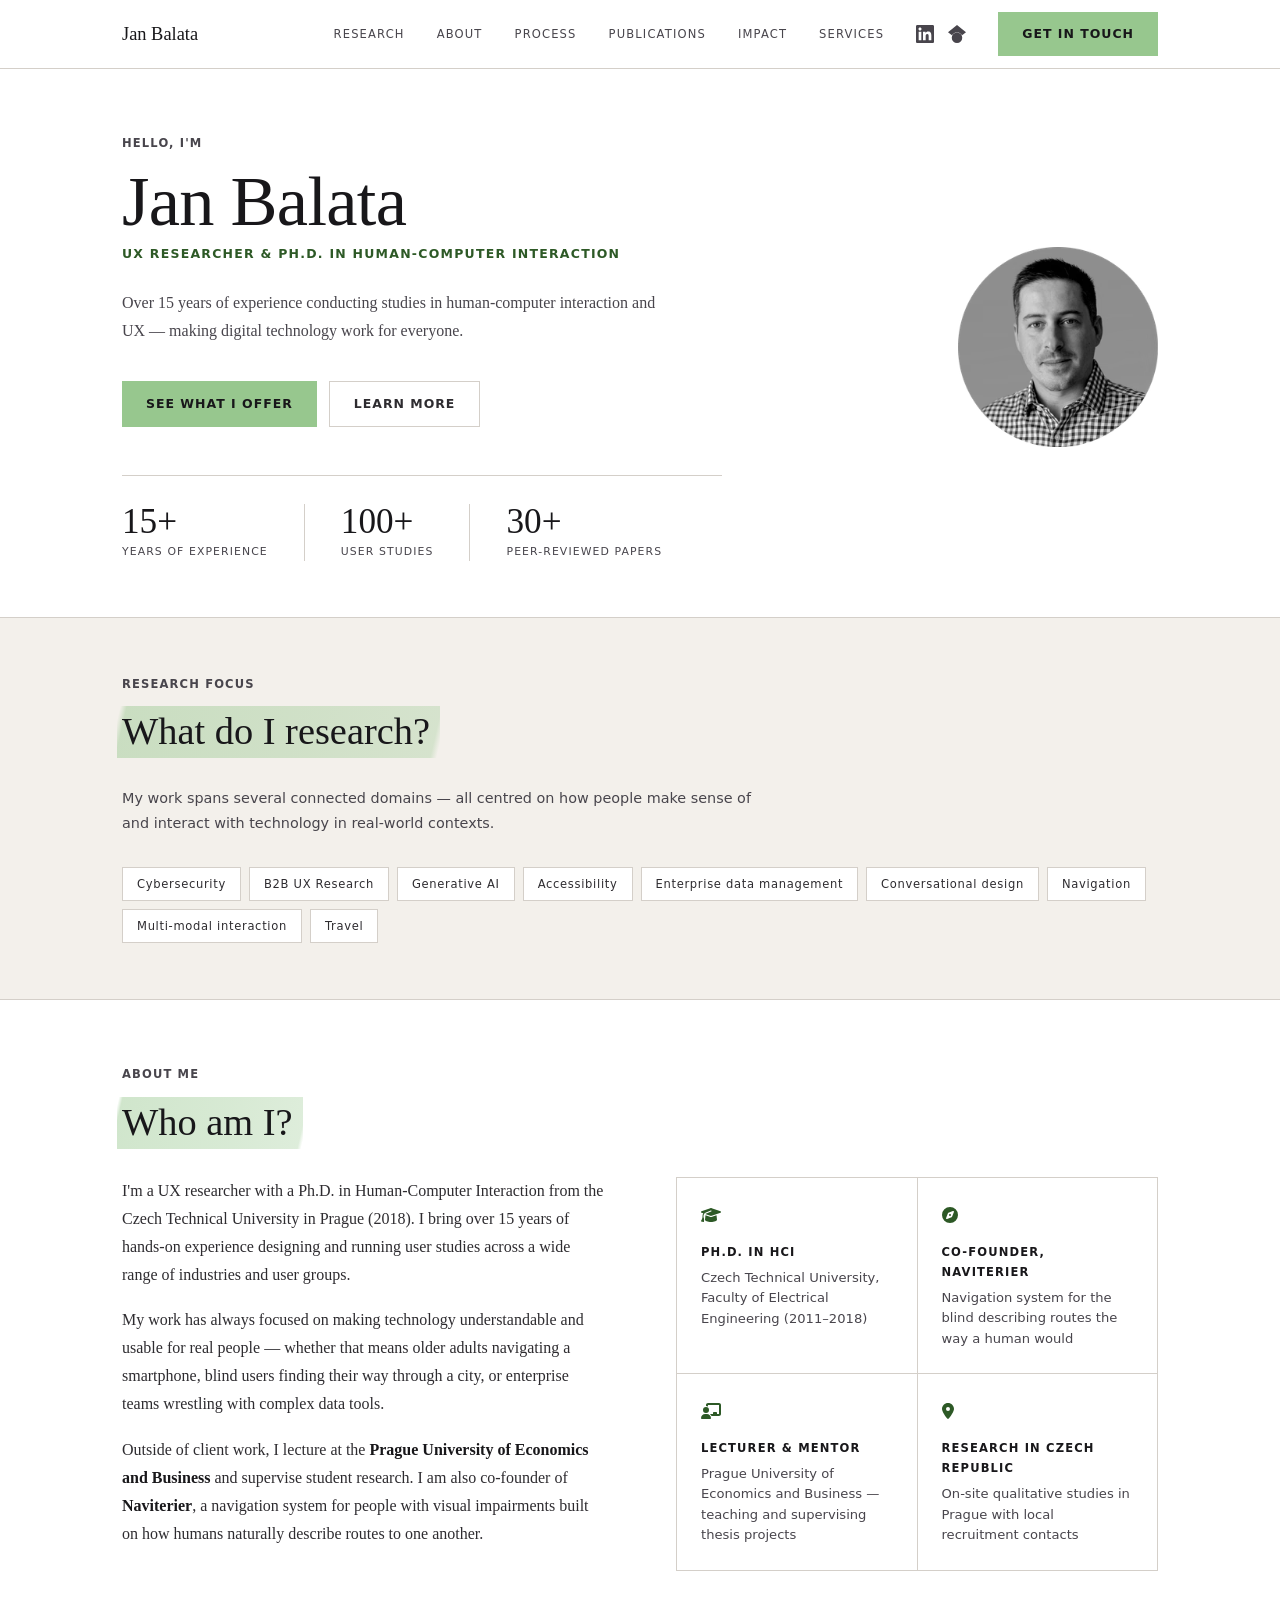
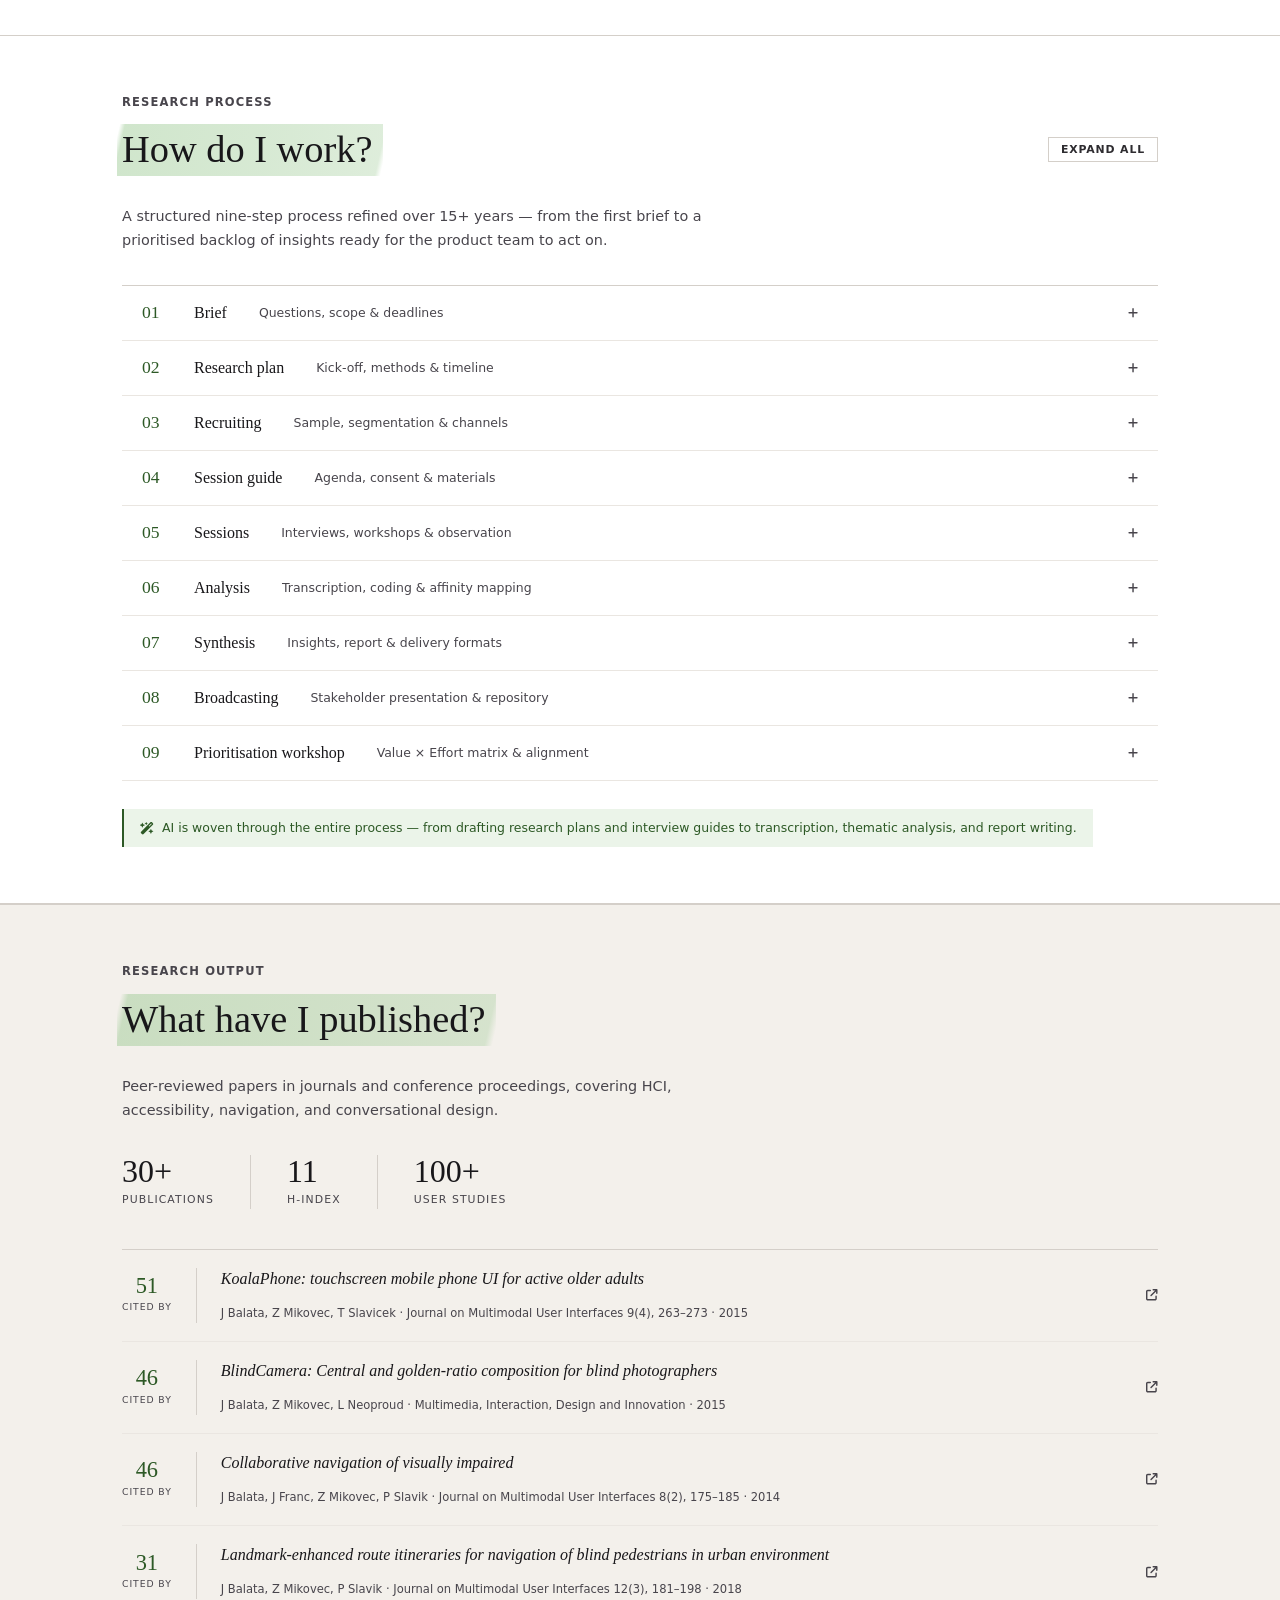
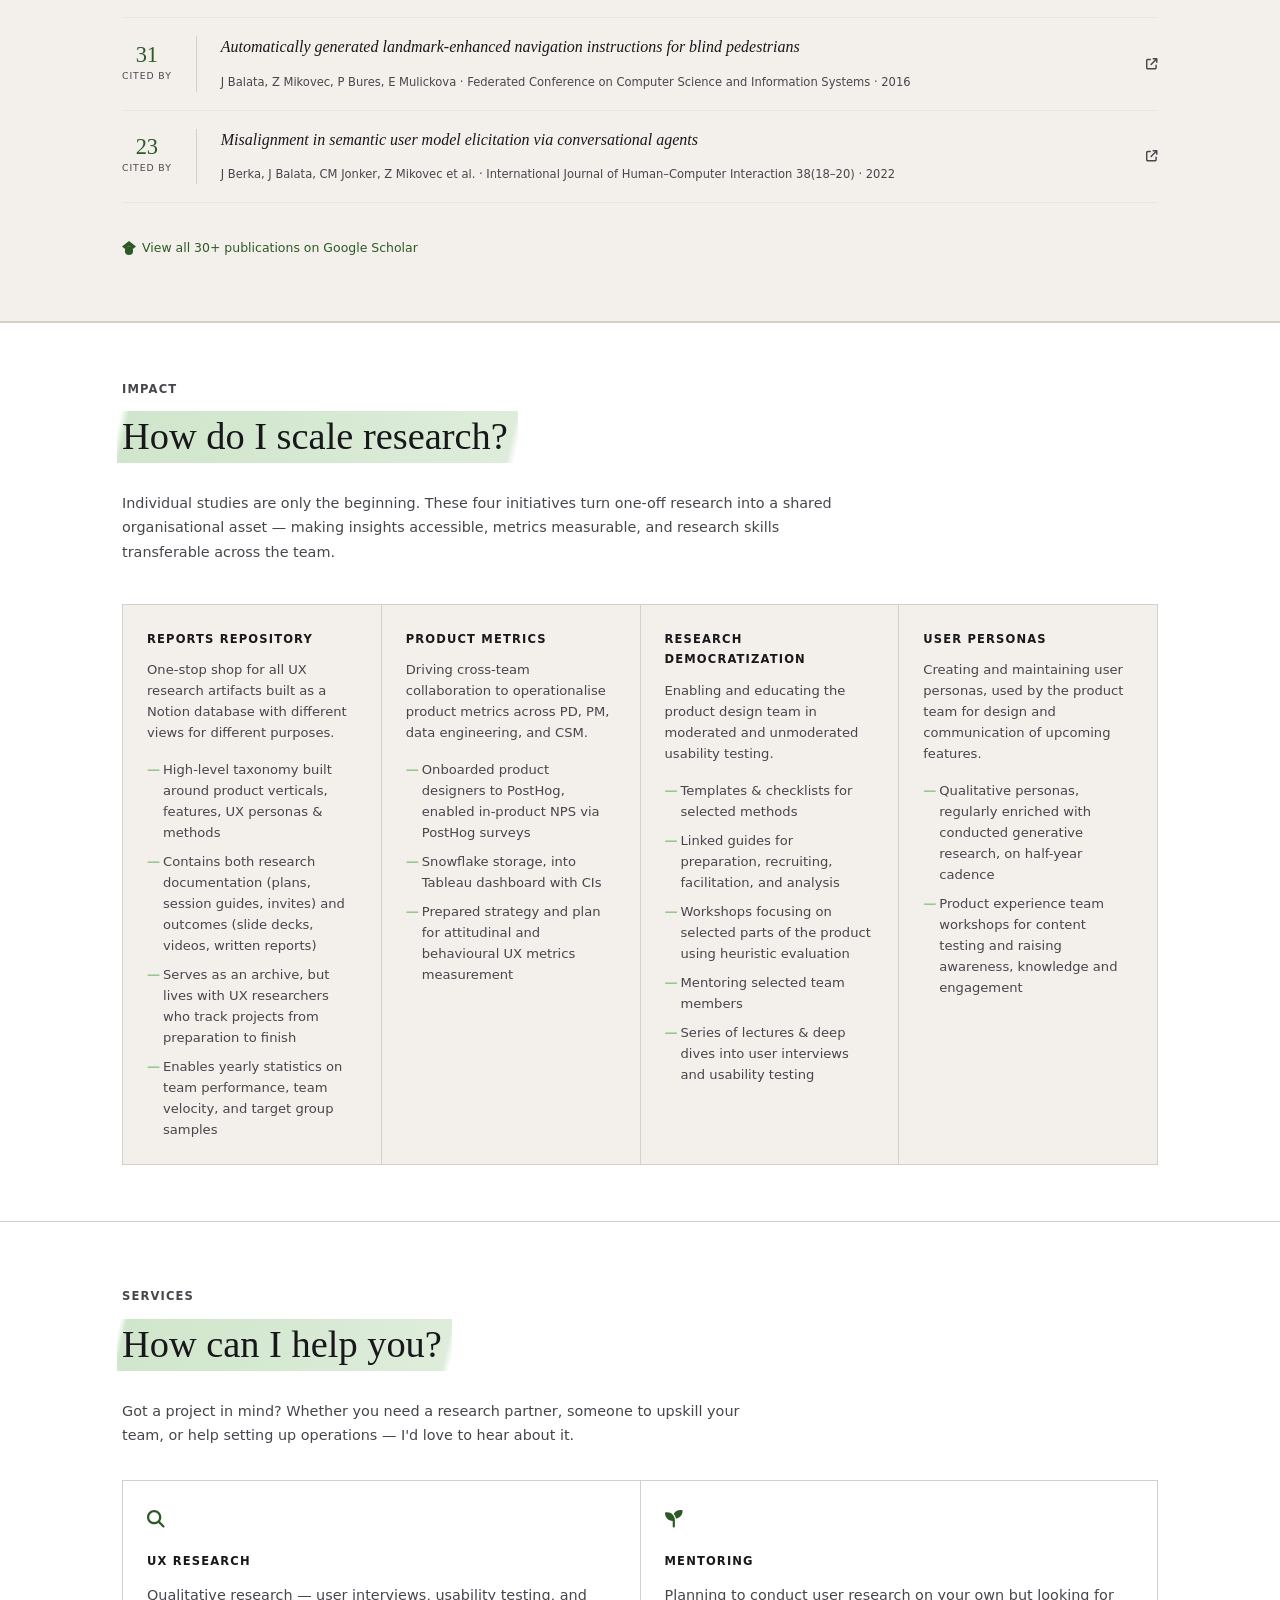
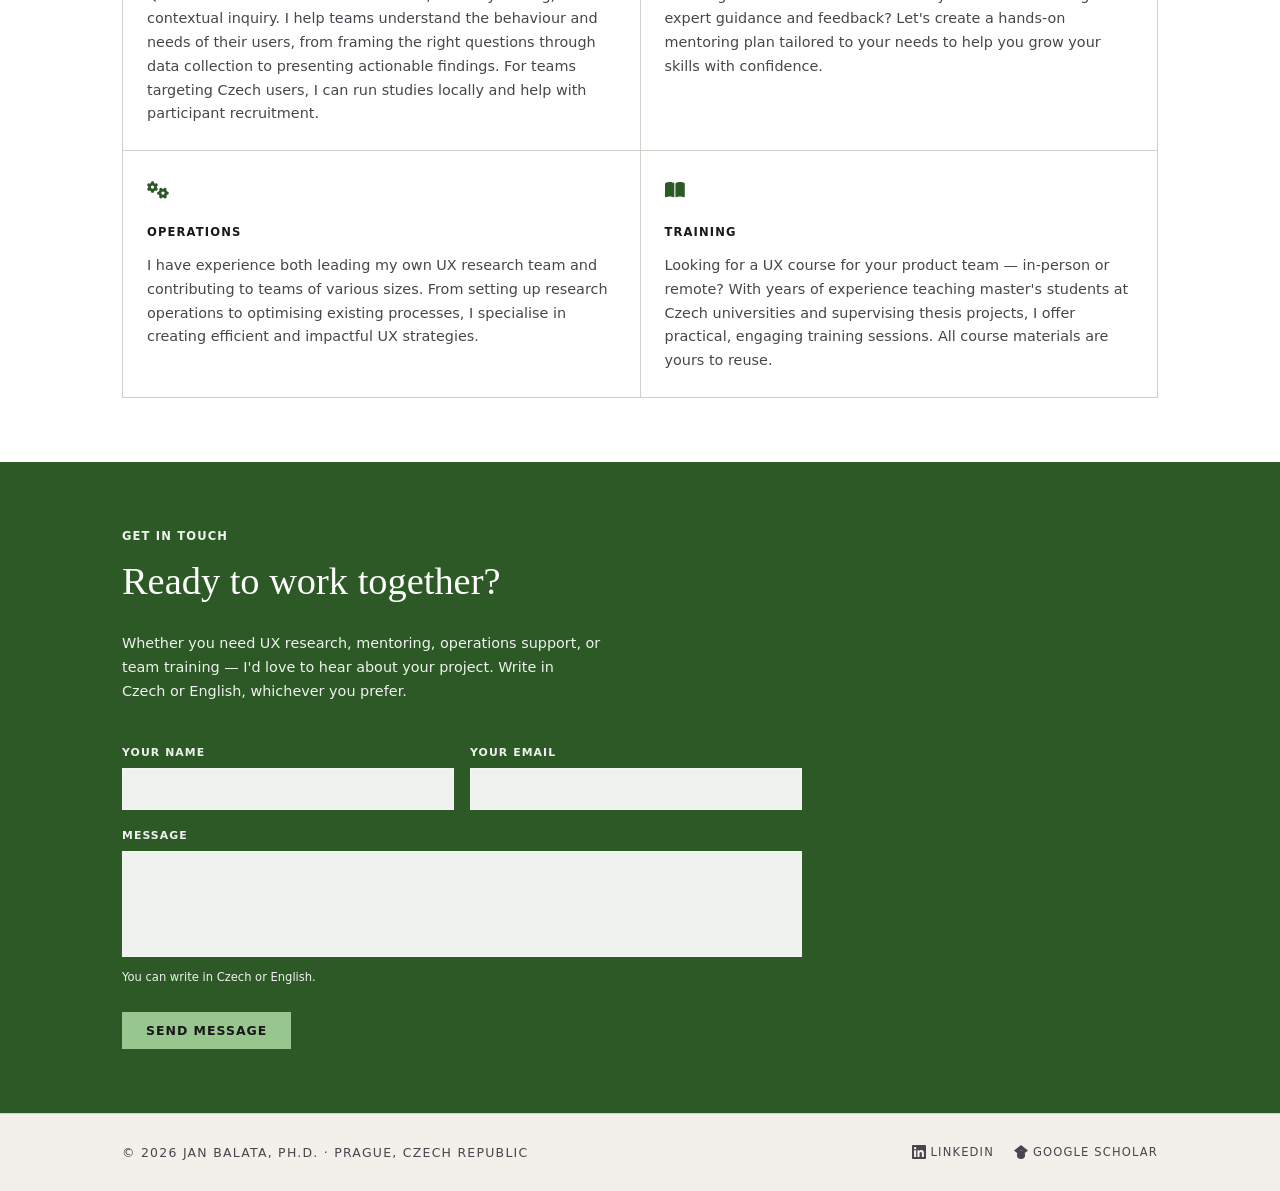
==== commit 238d73ff: "Merge branch 'first-version'" ====
--- a/index.html
+++ b/index.html
@@ -78,11 +78,596 @@
   </script>
 
   <link rel="preload" as="image" href="jan-balata.avif" fetchpriority="high" />
-  <link rel="preconnect" href="https://fonts.googleapis.com" />
-  <link rel="preconnect" href="https://fonts.gstatic.com" crossorigin />
-  <link rel="preload" href="https://fonts.googleapis.com/css2?family=Playfair+Display:ital,wght@0,400;0,500;0,600;1,400;1,500&family=Source+Serif+4:ital,opsz,wght@0,8..60,300;0,8..60,400;1,8..60,300;1,8..60,400&family=Inter:wght@400;500;600&display=swap" as="style" onload="this.onload=null;this.rel='stylesheet'" />
-  <noscript><link rel="stylesheet" href="https://fonts.googleapis.com/css2?family=Playfair+Display:ital,wght@0,400;0,500;0,600;1,400;1,500&family=Source+Serif+4:ital,opsz,wght@0,8..60,300;0,8..60,400;1,8..60,300;1,8..60,400&family=Inter:wght@400;500;600&display=swap" /></noscript>
-  <link rel="stylesheet" href="style.css" />
+  <link rel="preload" as="font" type="font/woff2" href="fonts/inter-latin.woff2" crossorigin />
+  <link rel="preload" as="font" type="font/woff2" href="fonts/playfair-display-normal-latin.woff2" crossorigin />
+  <link rel="preload" as="font" type="font/woff2" href="fonts/source-serif-4-normal-latin.woff2" crossorigin />
+  <style>
+/* ─── Self-hosted fonts ─────────────────────────── */
+@font-face {
+  font-family: 'Inter';
+  font-style: normal;
+  font-weight: 400 600;
+  font-display: swap;
+  src: url('fonts/inter-latin-ext.woff2') format('woff2');
+  unicode-range: U+0100-02BA, U+02BD-02C5, U+02C7-02CC, U+02CE-02D7, U+02DD-02FF, U+0304, U+0308, U+0329, U+1D00-1DBF, U+1E00-1E9F, U+1EF2-1EFF, U+2020, U+20A0-20AB, U+20AD-20C0, U+2113, U+2C60-2C7F, U+A720-A7FF;
+}
+@font-face {
+  font-family: 'Inter';
+  font-style: normal;
+  font-weight: 400 600;
+  font-display: swap;
+  src: url('fonts/inter-latin.woff2') format('woff2');
+  unicode-range: U+0000-00FF, U+0131, U+0152-0153, U+02BB-02BC, U+02C6, U+02DA, U+02DC, U+0304, U+0308, U+0329, U+2000-206F, U+20AC, U+2122, U+2191, U+2193, U+2212, U+2215, U+FEFF, U+FFFD;
+}
+@font-face {
+  font-family: 'Playfair Display';
+  font-style: normal;
+  font-weight: 400 600;
+  font-display: swap;
+  src: url('fonts/playfair-display-normal-latin-ext.woff2') format('woff2');
+  unicode-range: U+0100-02BA, U+02BD-02C5, U+02C7-02CC, U+02CE-02D7, U+02DD-02FF, U+0304, U+0308, U+0329, U+1D00-1DBF, U+1E00-1E9F, U+1EF2-1EFF, U+2020, U+20A0-20AB, U+20AD-20C0, U+2113, U+2C60-2C7F, U+A720-A7FF;
+}
+@font-face {
+  font-family: 'Playfair Display';
+  font-style: normal;
+  font-weight: 400 600;
+  font-display: swap;
+  src: url('fonts/playfair-display-normal-latin.woff2') format('woff2');
+  unicode-range: U+0000-00FF, U+0131, U+0152-0153, U+02BB-02BC, U+02C6, U+02DA, U+02DC, U+0304, U+0308, U+0329, U+2000-206F, U+20AC, U+2122, U+2191, U+2193, U+2212, U+2215, U+FEFF, U+FFFD;
+}
+@font-face {
+  font-family: 'Playfair Display';
+  font-style: italic;
+  font-weight: 400 500;
+  font-display: swap;
+  src: url('fonts/playfair-display-italic-latin-ext.woff2') format('woff2');
+  unicode-range: U+0100-02BA, U+02BD-02C5, U+02C7-02CC, U+02CE-02D7, U+02DD-02FF, U+0304, U+0308, U+0329, U+1D00-1DBF, U+1E00-1E9F, U+1EF2-1EFF, U+2020, U+20A0-20AB, U+20AD-20C0, U+2113, U+2C60-2C7F, U+A720-A7FF;
+}
+@font-face {
+  font-family: 'Playfair Display';
+  font-style: italic;
+  font-weight: 400 500;
+  font-display: swap;
+  src: url('fonts/playfair-display-italic-latin.woff2') format('woff2');
+  unicode-range: U+0000-00FF, U+0131, U+0152-0153, U+02BB-02BC, U+02C6, U+02DA, U+02DC, U+0304, U+0308, U+0329, U+2000-206F, U+20AC, U+2122, U+2191, U+2193, U+2212, U+2215, U+FEFF, U+FFFD;
+}
+@font-face {
+  font-family: 'Source Serif 4';
+  font-style: normal;
+  font-weight: 300 400;
+  font-display: swap;
+  src: url('fonts/source-serif-4-normal-latin-ext.woff2') format('woff2');
+  unicode-range: U+0100-02BA, U+02BD-02C5, U+02C7-02CC, U+02CE-02D7, U+02DD-02FF, U+0304, U+0308, U+0329, U+1D00-1DBF, U+1E00-1E9F, U+1EF2-1EFF, U+2020, U+20A0-20AB, U+20AD-20C0, U+2113, U+2C60-2C7F, U+A720-A7FF;
+}
+@font-face {
+  font-family: 'Source Serif 4';
+  font-style: normal;
+  font-weight: 300 400;
+  font-display: swap;
+  src: url('fonts/source-serif-4-normal-latin.woff2') format('woff2');
+  unicode-range: U+0000-00FF, U+0131, U+0152-0153, U+02BB-02BC, U+02C6, U+02DA, U+02DC, U+0304, U+0308, U+0329, U+2000-206F, U+20AC, U+2122, U+2191, U+2193, U+2212, U+2215, U+FEFF, U+FFFD;
+}
+@font-face {
+  font-family: 'Source Serif 4';
+  font-style: italic;
+  font-weight: 300 400;
+  font-display: swap;
+  src: url('fonts/source-serif-4-italic-latin-ext.woff2') format('woff2');
+  unicode-range: U+0100-02BA, U+02BD-02C5, U+02C7-02CC, U+02CE-02D7, U+02DD-02FF, U+0304, U+0308, U+0329, U+1D00-1DBF, U+1E00-1E9F, U+1EF2-1EFF, U+2020, U+20A0-20AB, U+20AD-20C0, U+2113, U+2C60-2C7F, U+A720-A7FF;
+}
+@font-face {
+  font-family: 'Source Serif 4';
+  font-style: italic;
+  font-weight: 300 400;
+  font-display: swap;
+  src: url('fonts/source-serif-4-italic-latin.woff2') format('woff2');
+  unicode-range: U+0000-00FF, U+0131, U+0152-0153, U+02BB-02BC, U+02C6, U+02DA, U+02DC, U+0304, U+0308, U+0329, U+2000-206F, U+20AC, U+2122, U+2191, U+2193, U+2212, U+2215, U+FEFF, U+FFFD;
+}
+
+/* ─── Variables ────────────────────────────────── */
+:root {
+  --ink:     #18171A;
+  --body:    #2E2C30;
+  --muted:   #48454C;   /* darkened for AAA on white & surf */
+  --accent:  #2D5926;   /* dark green — text & icons, 7.2:1 on white */
+  --accent2: #3D7034;   /* mid green — hover */
+  --abg:     #97C78E;   /* brand green — button & decorative fills */
+  --al:      #EBF4E9;   /* light green tint */
+  --rule:    #D4CFC9;
+  --ruled:   #EAE6E1;
+  --bg:      #FAFAF8;
+  --surf:    #F3F0EB;
+  --white:   #FFFFFF;
+  --ss:      'Inter', system-ui, sans-serif;
+  --se:      'Playfair Display', Georgia, serif;
+  --sb:      'Source Serif 4', Georgia, serif;
+}
+
+/* ─── Reset ────────────────────────────────────── */
+*, *::before, *::after { box-sizing: border-box; margin: 0; padding: 0; }
+html { scroll-behavior: smooth; }
+
+
+body {
+  font-family: var(--sb);
+  font-size: 17px;
+  line-height: 1.75;
+  color: var(--body);
+  background: var(--white);
+  -webkit-font-smoothing: antialiased;
+}
+
+a { color: inherit; text-decoration: none; }
+p { color: var(--body); }
+p + p { margin-top: 1.1em; }
+strong { color: var(--ink); font-weight: 600; }
+
+.container { max-width: 1100px; margin: 0 auto; padding: 0 32px; }
+
+/* ─── Shared label style ───────────────────────── */
+.section-eyebrow,
+.hero-eyebrow,
+.hero-title,
+.stat-label,
+.pub-metric-label,
+.pub-citations-label,
+.highlight-card h3,
+.service-card h3,
+.form-group label,
+.footer span,
+.footer-social a {
+  font-family: var(--ss);
+  text-transform: uppercase;
+  letter-spacing: .1em;
+}
+
+/* ─── Shared serif-number style ────────────────── */
+.stat-number,
+.pub-metric-num,
+.pub-citations-num {
+  font-family: var(--se);
+  font-weight: 400;
+  line-height: 1;
+}
+
+/* ─── Section headers ──────────────────────────── */
+.section-eyebrow { font-size: .72rem; font-weight: 600; color: var(--muted); margin-bottom: 12px; }
+
+.section-title {
+  font-family: var(--se);
+  font-size: clamp(1.7rem, 3vw, 2.4rem);
+  font-weight: 500;
+  color: var(--ink);
+  line-height: 1.2;
+  margin-bottom: 28px;
+  background: linear-gradient(
+    103deg,
+    transparent 1%,
+    rgba(151, 199, 142, 0.45) 3%,
+    rgba(151, 199, 142, 0.38) 60%,
+    rgba(151, 199, 142, 0.32) 97%,
+    transparent 99%
+  );
+  padding: 2px 10px 4px 5px;
+  margin-left: -5px;
+  width: fit-content;
+  -webkit-box-decoration-break: clone;
+  box-decoration-break: clone;
+}
+
+.contact .section-title {
+  background: none;
+  padding: 0;
+  margin-left: 0;
+}
+
+/* ─── Section intro ────────────────────────────── */
+.section-intro {
+  font-family: var(--ss);
+  font-size: .9rem;
+  color: var(--muted);
+  line-height: 1.7;
+  max-width: 640px;
+  margin-bottom: 32px;
+}
+
+/* ─── Buttons ──────────────────────────────────── */
+.btn {
+  display: inline-flex;
+  align-items: center;
+  gap: 8px;
+  font-family: var(--ss);
+  font-size: .78rem;
+  font-weight: 600;
+  letter-spacing: .08em;
+  text-transform: uppercase;
+  cursor: pointer;
+  border: none;
+  border-radius: 0;
+  transition: background .15s, color .15s, border-color .15s;
+}
+.btn-sm  { padding: 8px 18px; }
+.btn-lg  { padding: 13px 32px; }
+.btn     { padding: 11px 24px; }
+
+.btn-primary { background: var(--abg); color: var(--ink); }
+.btn-primary:hover { background: #82b579; }
+.btn-ghost { background: transparent; color: var(--body); border: 1px solid var(--rule); }
+.btn-ghost:hover { border-color: var(--accent); color: var(--accent); }
+
+/* ─── Nav ──────────────────────────────────────── */
+.nav {
+  position: sticky; top: 0; z-index: 100;
+  background: rgba(255,255,255,.96);
+  backdrop-filter: blur(8px);
+  border-bottom: 1px solid var(--rule);
+}
+.nav-inner { display: flex; align-items: center; justify-content: space-between; height: 68px; }
+.nav-logo { font-family: var(--se); font-weight: 500; font-size: 1.15rem; color: var(--ink); }
+.nav nav { display: flex; align-items: center; gap: 32px; }
+.nav nav a:not(.btn) { font-family: var(--ss); font-size: .72rem; font-weight: 500; letter-spacing: .1em; text-transform: uppercase; color: var(--muted); transition: color .15s; }
+.nav nav a:not(.btn):hover { color: var(--ink); }
+.nav-social { display: flex; align-items: center; gap: 14px; }
+.nav-social a { color: var(--muted); display: flex; align-items: center; transition: color .15s; }
+.nav-social a:hover { color: var(--accent); }
+
+/* ─── Hero ─────────────────────────────────────── */
+.hero { padding: 64px 0 56px; background: var(--white); border-bottom: 1px solid var(--rule); }
+.hero-inner { display: grid; grid-template-columns: 1fr auto; gap: 72px; align-items: center; }
+.hero-text { max-width: 600px; }
+
+.hero-eyebrow { font-size: .72rem; font-weight: 600; color: var(--muted); margin-bottom: 12px; }
+
+.hero-name {
+  font-family: var(--se);
+  font-size: clamp(2.8rem, 5.5vw, 4.8rem);
+  font-weight: 400;
+  color: var(--ink);
+  line-height: 1.05;
+  letter-spacing: -.01em;
+  margin-bottom: 4px;
+}
+
+
+.hero-title { font-size: .78rem; font-weight: 600; color: var(--accent); margin-bottom: 24px; }
+
+.hero-desc { font-size: 1rem; color: var(--muted); margin-bottom: 36px; max-width: 560px; }
+
+.hero-cta { display: flex; gap: 12px; flex-wrap: wrap; margin-bottom: 48px; }
+
+.hero-stats { display: flex; border-top: 1px solid var(--rule); padding-top: 28px; }
+
+.stat { display: flex; flex-direction: column; gap: 3px; padding-right: 36px; }
+.stat + .stat { padding-left: 36px; border-left: 1px solid var(--rule); }
+.stat-number { font-size: 2.2rem; color: var(--ink); }
+.stat-label { font-size: .68rem; font-weight: 500; color: var(--muted); }
+
+.hero-photo { display: block; width: 200px; height: auto; }
+
+/* ─── Research ─────────────────────────────────── */
+.research { padding: 56px 0; background: var(--surf); border-bottom: 1px solid var(--rule); }
+.tags { display: flex; flex-wrap: wrap; gap: 8px; }
+.tag {
+  font-family: var(--ss);
+  font-size: .72rem;
+  font-weight: 500;
+  letter-spacing: .06em;
+  color: var(--body);
+  padding: 6px 14px;
+  border: 1px solid var(--rule);
+  background: var(--white);
+  transition: border-color .15s, color .15s;
+}
+.tag:hover { border-color: var(--accent); color: var(--accent); }
+
+/* ─── About ────────────────────────────────────── */
+.about { padding: 64px 0; }
+.about-grid {
+  display: grid;
+  grid-template-columns: 1fr 1fr;
+  grid-template-rows: auto auto auto;
+  column-gap: 72px;
+}
+.about-eyebrow { grid-column: 1; grid-row: 1; }
+.about-title    { grid-column: 1; grid-row: 2; }
+.about-body     { grid-column: 1; grid-row: 3; }
+.about-highlights { grid-column: 2; grid-row: 3; align-self: start; }
+.about-body p { font-size: 1rem; }
+
+.about-highlights { display: grid; grid-template-columns: 1fr 1fr; gap: 1px; background: var(--rule); border: 1px solid var(--rule); }
+.highlight-card { background: var(--white); padding: 24px; transition: background .15s; }
+.highlight-card:hover { background: var(--surf); }
+.highlight-icon { font-size: 1rem; margin-bottom: 12px; color: var(--accent); }
+.highlight-icon svg, .service-icon svg, .process-icon svg, .pub-arrow svg, .process-ai-note svg { display: inline-block; height: 1em; width: auto; overflow: visible; vertical-align: -0.125em; }
+.highlight-card h3 { font-size: .72rem; font-weight: 600; color: var(--ink); margin-bottom: 6px; }
+.highlight-card p { font-family: var(--ss); font-size: .82rem; color: var(--muted); line-height: 1.55; }
+
+/* ─── Process ──────────────────────────────────── */
+.process { padding: 56px 0; background: var(--white); border-top: 1px solid var(--rule); border-bottom: 1px solid var(--rule); }
+
+.process-title-row {
+  display: flex;
+  align-items: center;
+  justify-content: space-between;
+  margin-bottom: 28px;
+}
+.process-title-row .section-title { margin-bottom: 0; }
+.btn-xs { padding: 5px 12px; font-size: .68rem; }
+.process-list { border-top: 1px solid var(--rule); }
+
+.process-item { border-bottom: 1px solid var(--ruled); transition: background .15s; }
+.process-item:hover { background: var(--surf); }
+
+.process-header {
+  width: 100%;
+  display: flex;
+  align-items: center;
+  gap: 20px;
+  padding: 18px 20px;
+  background: none;
+  border: none;
+  cursor: pointer;
+  text-align: left;
+  color: inherit;
+}
+.process-header:hover .process-name { color: var(--accent); }
+
+.process-num {
+  font-family: var(--se);
+  font-size: 1.1rem;
+  color: var(--accent);
+  min-width: 32px;
+  flex-shrink: 0;
+  line-height: 1;
+}
+
+.process-name {
+  font-family: var(--sb);
+  font-size: 1rem;
+  color: var(--ink);
+  transition: color .15s;
+}
+
+.process-subtitle {
+  font-family: var(--ss);
+  font-size: .78rem;
+  color: var(--muted);
+  padding-left: 12px;
+}
+
+.process-icon { margin-left: auto; }
+
+.process-icon {
+  color: var(--muted);
+  font-size: .72rem;
+  flex-shrink: 0;
+  transition: transform .25s ease, color .15s;
+}
+.process-item.is-open .process-icon { transform: rotate(45deg); color: var(--accent); }
+
+.process-body {
+  display: grid;
+  grid-template-rows: 0fr;
+  transition: grid-template-rows .3s ease;
+}
+.process-item.is-open .process-body { grid-template-rows: 1fr; }
+
+.process-body-inner { overflow: hidden; }
+
+.process-body-inner p {
+  font-family: var(--ss);
+  font-size: .9rem;
+  color: var(--muted);
+  line-height: 1.7;
+  padding: 0 20px 20px 72px;
+}
+
+.process-ai-note {
+  display: inline-flex;
+  align-items: center;
+  gap: 8px;
+  margin-top: 28px;
+  padding: 10px 16px;
+  background: var(--al);
+  border-left: 2px solid var(--accent);
+  font-family: var(--ss);
+  font-size: .78rem;
+  color: var(--accent);
+  line-height: 1.5;
+}
+
+/* ─── Publications ─────────────────────────────── */
+.publications { padding: 56px 0; background: var(--surf); border-top: 1px solid var(--rule); border-bottom: 1px solid var(--rule); }
+
+.pub-metrics { display: flex; margin-bottom: 40px; }
+.pub-metric { display: flex; flex-direction: column; gap: 3px; padding-right: 36px; }
+.pub-metric + .pub-metric { padding-left: 36px; border-left: 1px solid var(--rule); }
+.pub-metric-num { font-size: 2rem; color: var(--ink); }
+.pub-metric-label { font-size: .68rem; font-weight: 500; color: var(--muted); }
+
+.pub-list { display: flex; flex-direction: column; margin-bottom: 32px; border-top: 1px solid var(--rule); }
+
+.pub-item {
+  display: flex;
+  align-items: center;
+  gap: 24px;
+  padding: 18px 0;
+  border-bottom: 1px solid var(--ruled);
+  text-decoration: none;
+  color: inherit;
+}
+.pub-item:hover .pub-title { color: var(--accent); }
+.pub-item:hover .pub-arrow { color: var(--accent); }
+
+.pub-citations { display: flex; flex-direction: column; align-items: center; min-width: 44px; flex-shrink: 0; }
+.pub-citations-num { font-size: 1.4rem; color: var(--accent); }
+.pub-citations-label { font-size: .58rem; font-weight: 500; color: var(--muted); text-align: center; margin-top: 2px; }
+
+.pub-divider { width: 1px; background: var(--rule); align-self: stretch; min-height: 36px; flex-shrink: 0; }
+
+.pub-content { flex: 1; min-width: 0; }
+.pub-title { font-family: var(--sb); font-size: 1rem; font-style: italic; color: var(--ink); margin-bottom: 3px; line-height: 1.4; }
+.pub-meta { font-family: var(--ss); font-size: .72rem; color: var(--muted); }
+
+.pub-arrow { font-family: var(--ss); font-size: .72rem; color: var(--muted); flex-shrink: 0; }
+
+.pub-footer { margin-top: 8px; }
+.scholar-link { display: inline-flex; align-items: center; gap: 6px; font-family: var(--ss); font-size: .78rem; font-weight: 500; color: var(--accent); transition: opacity .15s; }
+.scholar-link:hover { opacity: .7; }
+
+/* ─── Impact ───────────────────────────────────── */
+.impact { padding: 56px 0; background: var(--white); border-top: 1px solid var(--rule); border-bottom: 1px solid var(--rule); }
+
+.impact-intro {
+  font-family: var(--ss);
+  font-size: .9rem;
+  color: var(--muted);
+  line-height: 1.7;
+  max-width: 720px;
+  margin-bottom: 40px;
+}
+
+.impact-grid {
+  display: grid;
+  grid-template-columns: repeat(4, 1fr);
+  gap: 1px;
+  background: var(--rule);
+  border: 1px solid var(--rule);
+}
+
+.impact-card {
+  background: var(--surf);
+  padding: 24px;
+  transition: background .15s;
+}
+.impact-card:hover { background: var(--white); }
+
+.impact-card h3 {
+  font-family: var(--ss);
+  font-size: .72rem;
+  font-weight: 600;
+  text-transform: uppercase;
+  letter-spacing: .1em;
+  color: var(--ink);
+  margin-bottom: 10px;
+}
+
+.impact-card > p {
+  font-family: var(--ss);
+  font-size: .82rem;
+  color: var(--muted);
+  line-height: 1.6;
+  margin-bottom: 16px;
+}
+
+.impact-card ul {
+  list-style: none;
+  display: flex;
+  flex-direction: column;
+  gap: 8px;
+}
+
+.impact-card li {
+  font-family: var(--ss);
+  font-size: .82rem;
+  color: var(--muted);
+  line-height: 1.6;
+  padding-left: 16px;
+  position: relative;
+}
+
+.impact-card li::before {
+  content: '—';
+  position: absolute;
+  left: 0;
+  color: var(--abg);
+  font-weight: 600;
+}
+
+@media (max-width: 900px) {
+  .impact-grid { grid-template-columns: 1fr 1fr; }
+}
+
+@media (max-width: 600px) {
+  .impact-grid { grid-template-columns: 1fr; }
+}
+
+/* ─── Services ─────────────────────────────────── */
+.services { padding: 64px 0; }
+.services-grid { display: grid; grid-template-columns: 1fr 1fr; gap: 1px; background: var(--rule); border: 1px solid var(--rule); }
+.service-card { background: var(--white); padding: 24px; transition: background .15s; }
+.service-card:hover { background: var(--surf); }
+.service-icon { font-size: 1.1rem; margin-bottom: 16px; color: var(--accent); }
+.service-card h3 { font-size: .72rem; font-weight: 600; color: var(--ink); margin-bottom: 12px; }
+.service-card p { font-family: var(--ss); font-size: .9rem; color: var(--muted); line-height: 1.65; }
+
+/* ─── Contact ──────────────────────────────────── */
+.contact { padding: 64px 0; background: var(--accent); }
+.contact .section-eyebrow { color: rgba(255,255,255,.92); }
+.contact .section-title { color: var(--white); }
+.contact-desc { font-family: var(--ss); font-size: .9rem; color: rgba(255,255,255,.92); margin-bottom: 40px; max-width: 480px; line-height: 1.65; }
+
+.contact-form { display: flex; flex-direction: column; gap: 16px; max-width: 680px; }
+.form-row { display: grid; grid-template-columns: 1fr 1fr; gap: 16px; }
+.form-group { display: flex; flex-direction: column; gap: 6px; }
+.form-group label { font-size: .68rem; font-weight: 600; color: rgba(255,255,255,.92); }
+
+.form-group input,
+.form-group textarea {
+  background: rgba(255,255,255,.92);
+  border: 1px solid rgba(255,255,255,.3);
+  padding: 12px 14px;
+  color: var(--ink);
+  font-family: var(--ss);
+  font-size: .9rem;
+  outline: none;
+  resize: none;
+  border-radius: 0;
+  transition: border-color .15s, background .15s;
+}
+.form-group input:focus,
+.form-group textarea:focus { border-color: var(--white); background: rgba(255,255,255,.97); }
+
+.form-note { font-family: var(--ss); font-size: .72rem; color: rgba(255,255,255,.92); margin-top: 4px; }
+.form-submit { display: flex; align-items: center; gap: 20px; margin-top: 8px; flex-wrap: wrap; }
+.contact .btn-primary { background: var(--abg); color: var(--ink); }
+.contact .btn-primary:hover { background: #82b579; }
+.form-status { font-family: var(--ss); font-size: .9rem; display: none; }
+.form-status.success { color: #86efac; display: block; }
+.form-status.error   { color: #fca5a5; display: block; }
+
+/* ─── Footer ───────────────────────────────────── */
+.footer { padding: 28px 0; background: var(--surf); border-top: 1px solid var(--rule); }
+.footer-inner { display: flex; align-items: center; justify-content: space-between; flex-wrap: wrap; gap: 12px; }
+.footer span { font-size: .78rem; color: var(--muted); }
+.footer-social { display: flex; gap: 20px; }
+.footer-social a { font-size: .72rem; color: var(--muted); display: flex; align-items: center; gap: 5px; transition: color .15s; }
+.footer-social a:hover { color: var(--accent); }
+
+/* ─── Responsive ───────────────────────────────── */
+@media (max-width: 900px) {
+  .about-grid { grid-template-columns: 1fr; }
+  .about-eyebrow, .about-title, .about-body, .about-highlights { grid-column: 1; }
+  .about-highlights { grid-row: auto; }
+}
+
+@media (max-width: 768px) {
+  .nav nav a:not(.btn) { display: none; }
+  .hero { padding: 56px 0 52px; }
+  .hero-inner { grid-template-columns: 1fr; gap: 32px; }
+  .hero-photo-wrap { order: -1; text-align: center; }
+  .hero-photo { width: 180px; margin: 0 auto; }
+  .hero-stats { flex-wrap: wrap; gap: 16px; }
+  .stat + .stat { border-left: none; padding-left: 0; }
+  .about-highlights,
+  .services-grid { grid-template-columns: 1fr; }
+  .form-row { grid-template-columns: 1fr; }
+  .footer-inner { flex-direction: column; align-items: flex-start; }
+  .pub-metrics { flex-wrap: wrap; gap: 16px; }
+  .pub-metric + .pub-metric { border-left: none; padding-left: 0; }
+}
+
+  </style>
 </head>
 <body>
 
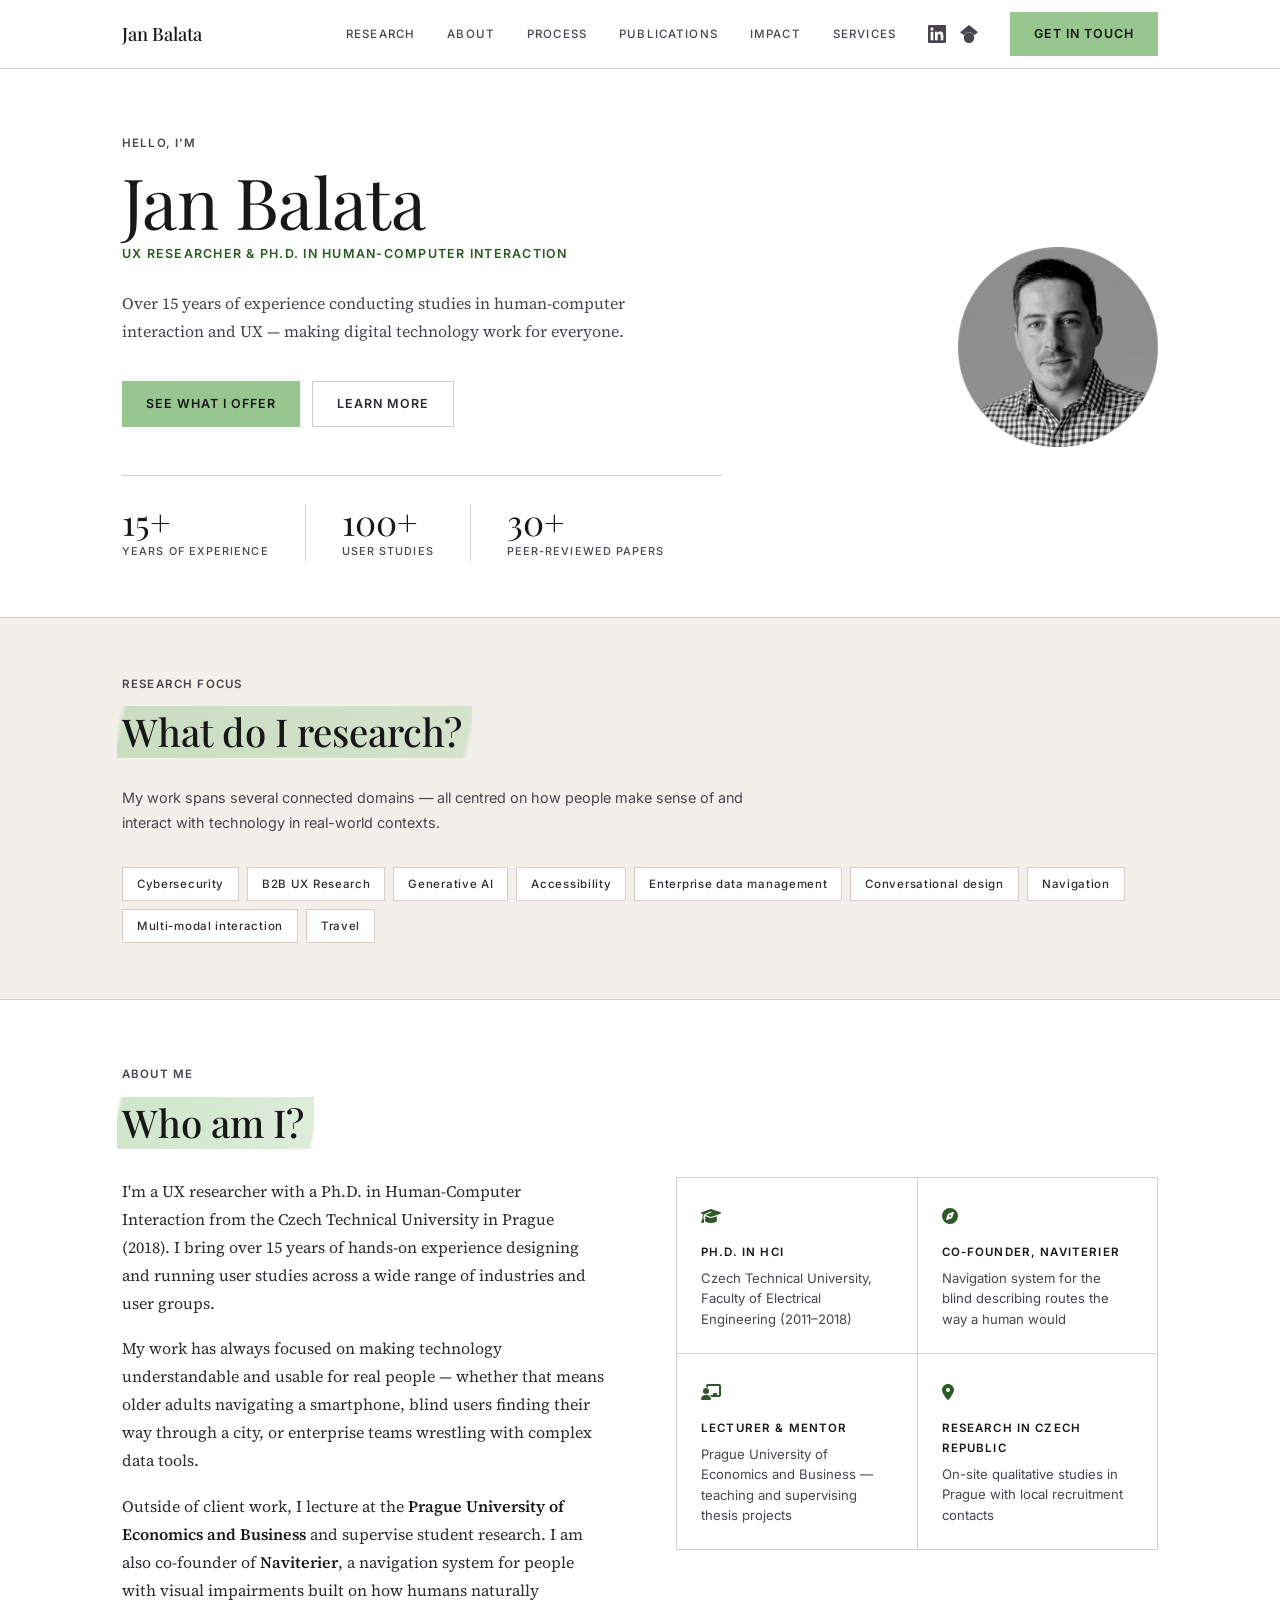
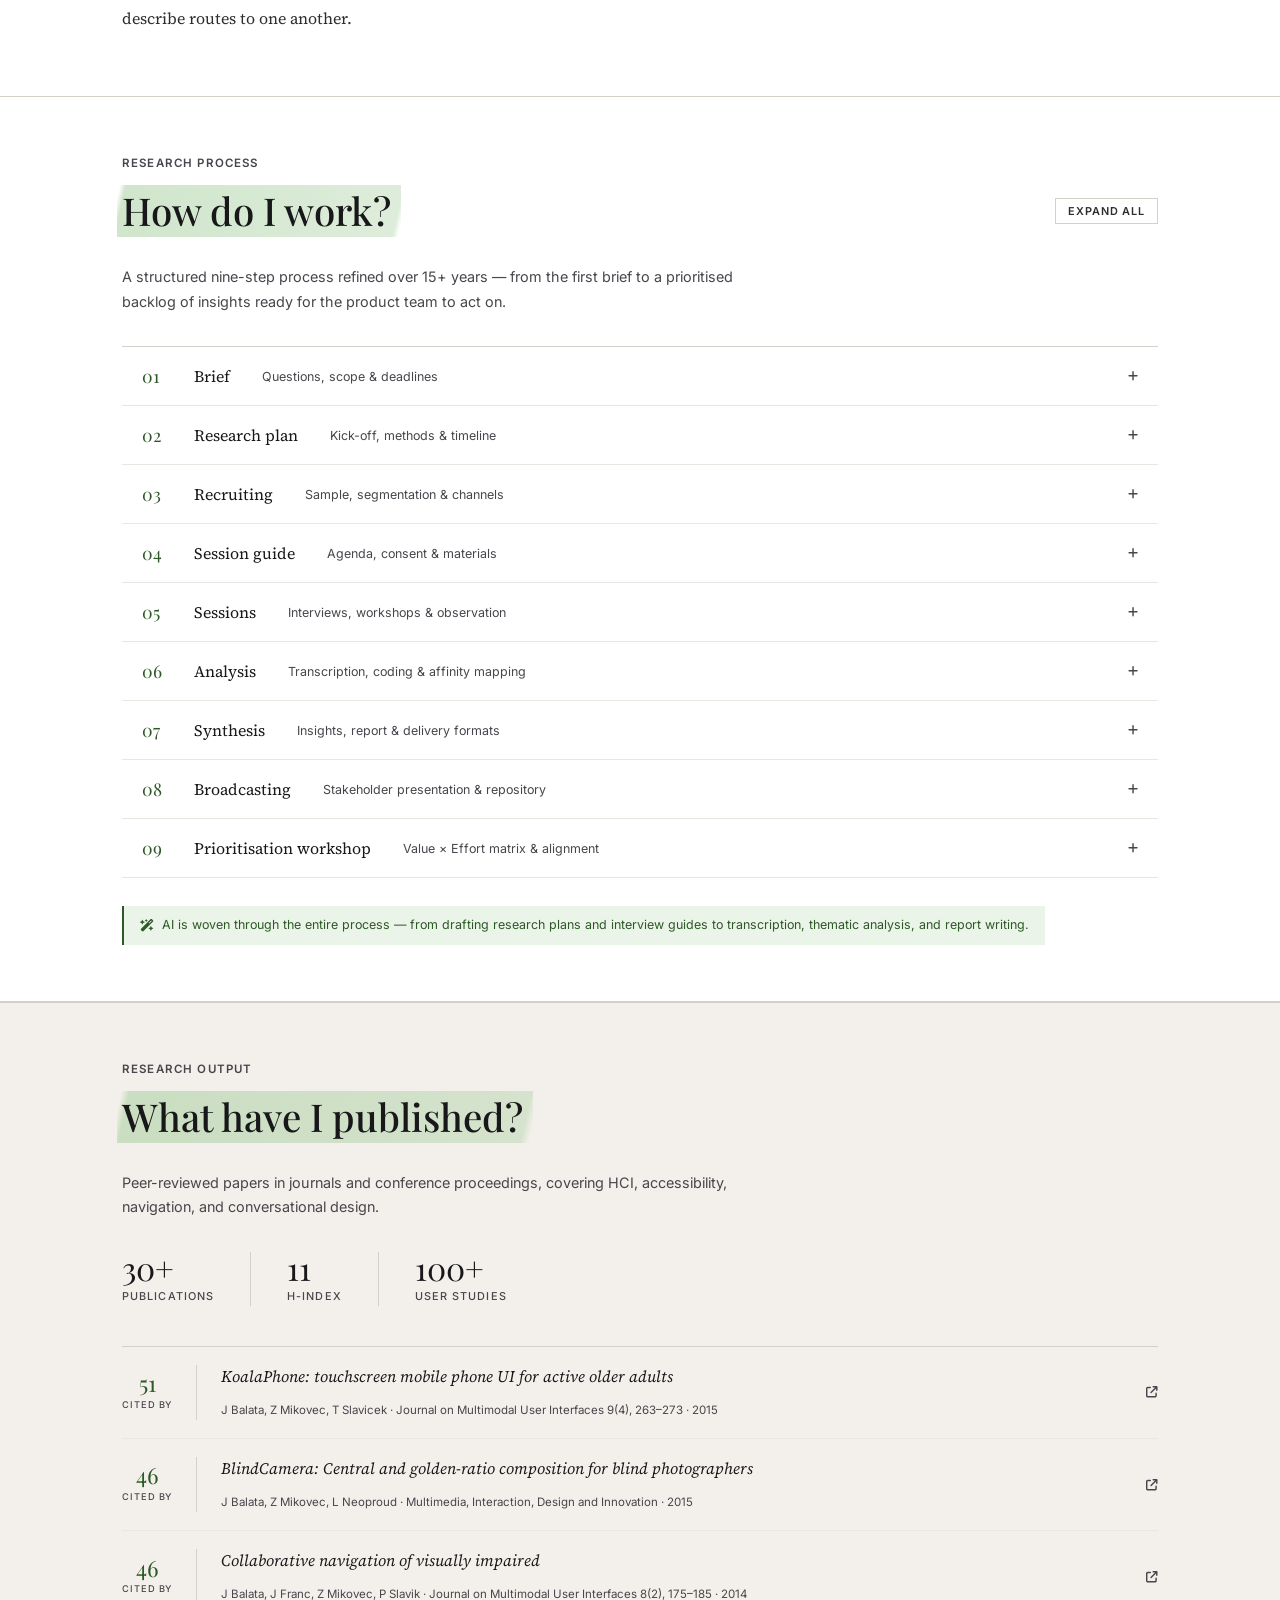
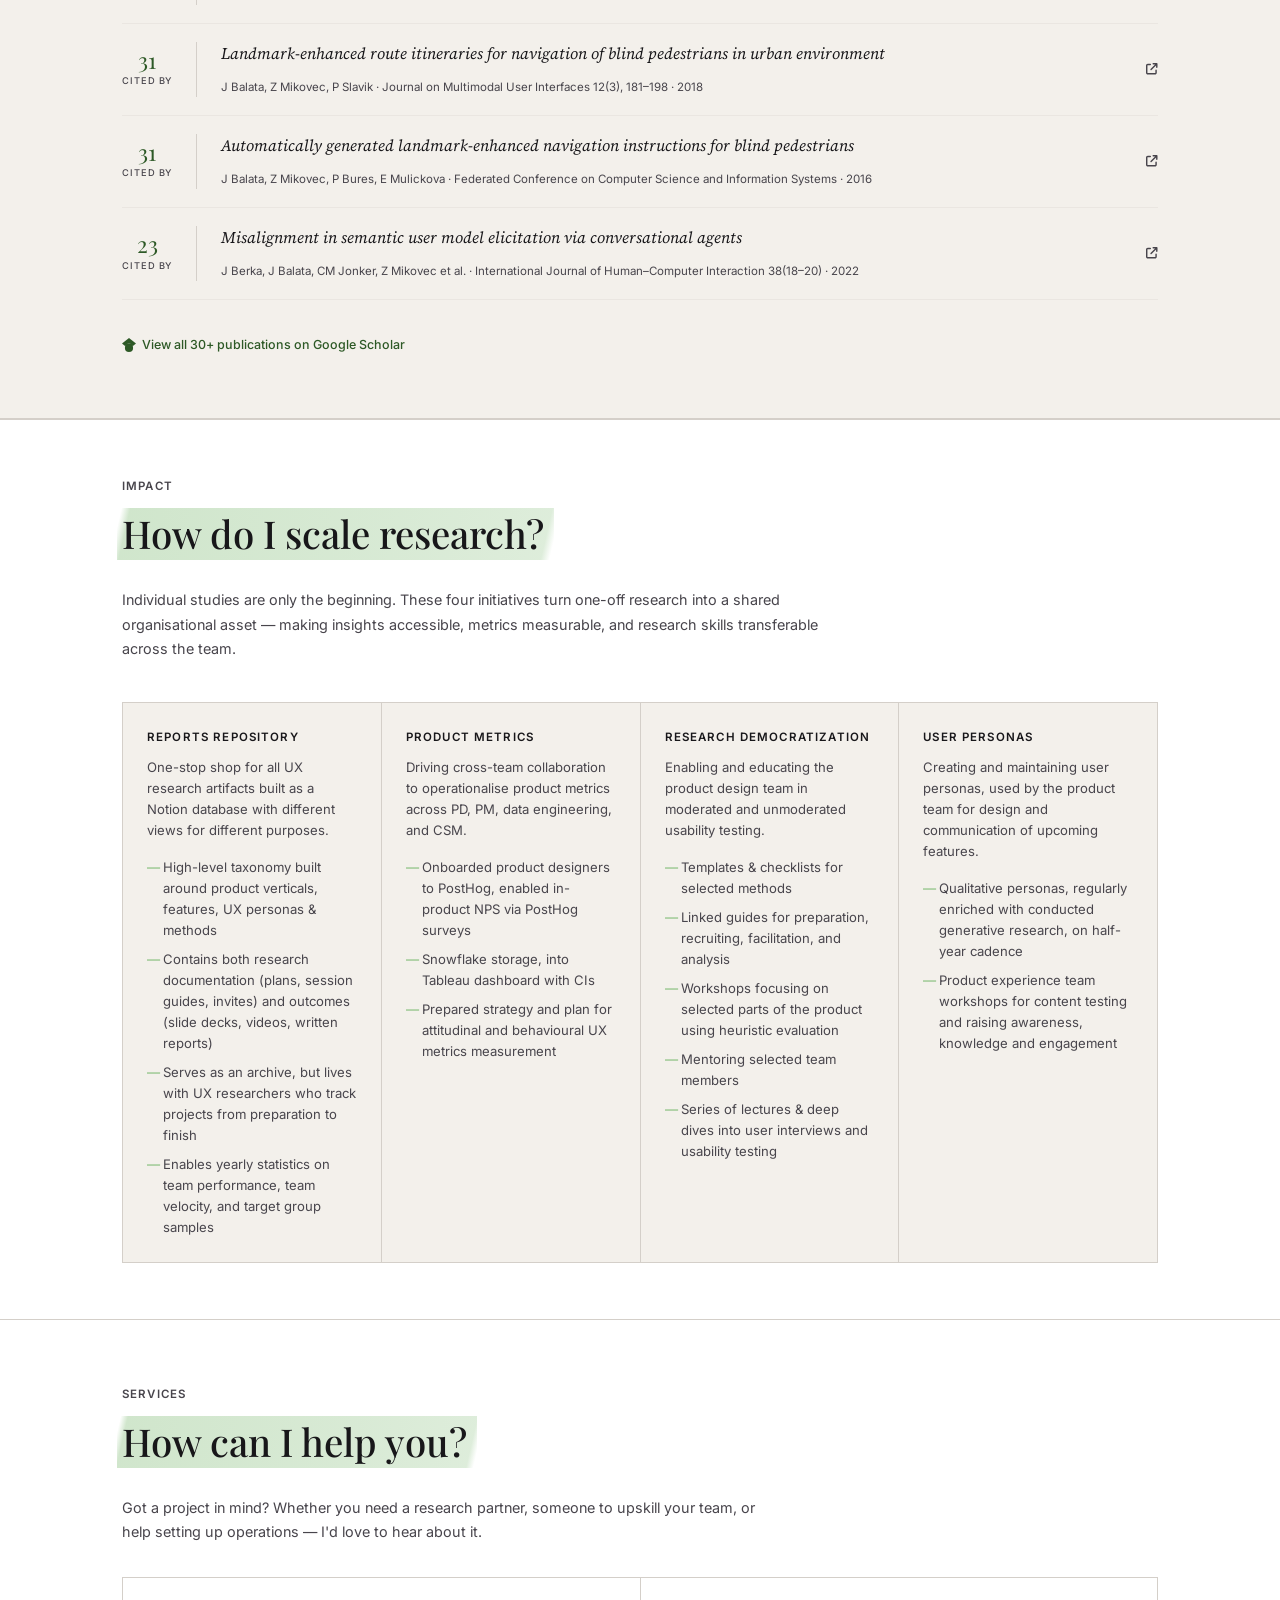
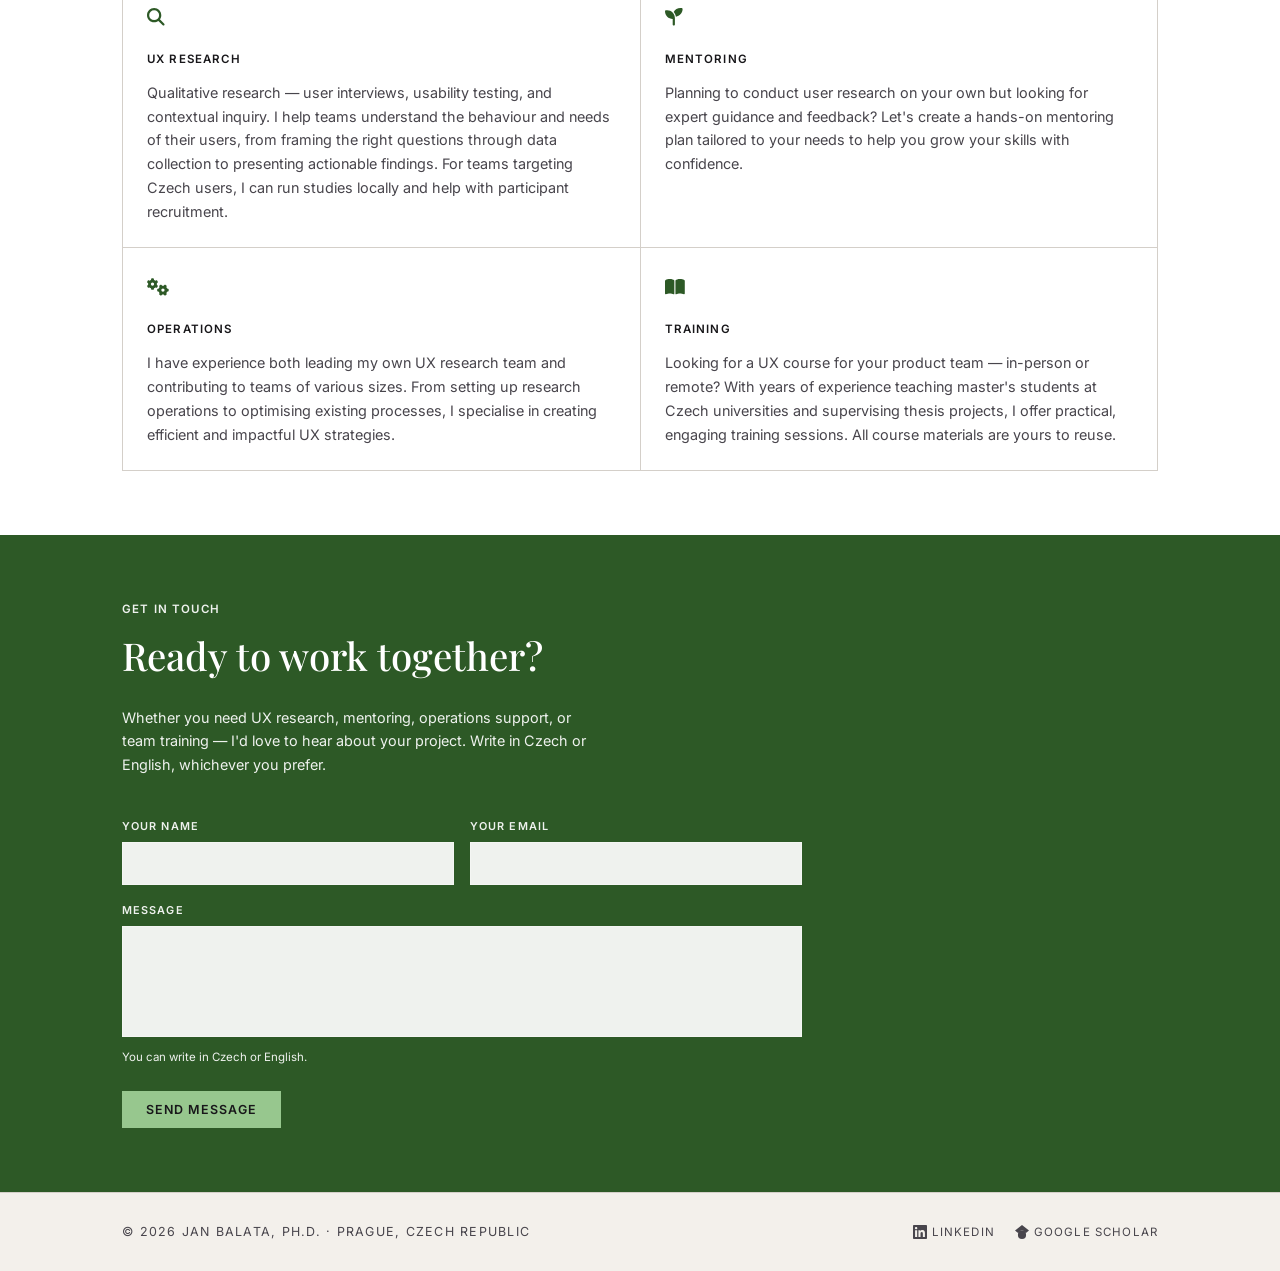
==== commit 89594678: "Fix broken fonts on main: restore Google Fonts loading The self-hosted @font-face rules pointed to a" ====
--- a/index.html
+++ b/index.html
@@ -78,596 +78,11 @@
   </script>
 
   <link rel="preload" as="image" href="jan-balata.avif" fetchpriority="high" />
-  <link rel="preload" as="font" type="font/woff2" href="fonts/inter-latin.woff2" crossorigin />
-  <link rel="preload" as="font" type="font/woff2" href="fonts/playfair-display-normal-latin.woff2" crossorigin />
-  <link rel="preload" as="font" type="font/woff2" href="fonts/source-serif-4-normal-latin.woff2" crossorigin />
-  <style>
-/* ─── Self-hosted fonts ─────────────────────────── */
-@font-face {
-  font-family: 'Inter';
-  font-style: normal;
-  font-weight: 400 600;
-  font-display: swap;
-  src: url('fonts/inter-latin-ext.woff2') format('woff2');
-  unicode-range: U+0100-02BA, U+02BD-02C5, U+02C7-02CC, U+02CE-02D7, U+02DD-02FF, U+0304, U+0308, U+0329, U+1D00-1DBF, U+1E00-1E9F, U+1EF2-1EFF, U+2020, U+20A0-20AB, U+20AD-20C0, U+2113, U+2C60-2C7F, U+A720-A7FF;
-}
-@font-face {
-  font-family: 'Inter';
-  font-style: normal;
-  font-weight: 400 600;
-  font-display: swap;
-  src: url('fonts/inter-latin.woff2') format('woff2');
-  unicode-range: U+0000-00FF, U+0131, U+0152-0153, U+02BB-02BC, U+02C6, U+02DA, U+02DC, U+0304, U+0308, U+0329, U+2000-206F, U+20AC, U+2122, U+2191, U+2193, U+2212, U+2215, U+FEFF, U+FFFD;
-}
-@font-face {
-  font-family: 'Playfair Display';
-  font-style: normal;
-  font-weight: 400 600;
-  font-display: swap;
-  src: url('fonts/playfair-display-normal-latin-ext.woff2') format('woff2');
-  unicode-range: U+0100-02BA, U+02BD-02C5, U+02C7-02CC, U+02CE-02D7, U+02DD-02FF, U+0304, U+0308, U+0329, U+1D00-1DBF, U+1E00-1E9F, U+1EF2-1EFF, U+2020, U+20A0-20AB, U+20AD-20C0, U+2113, U+2C60-2C7F, U+A720-A7FF;
-}
-@font-face {
-  font-family: 'Playfair Display';
-  font-style: normal;
-  font-weight: 400 600;
-  font-display: swap;
-  src: url('fonts/playfair-display-normal-latin.woff2') format('woff2');
-  unicode-range: U+0000-00FF, U+0131, U+0152-0153, U+02BB-02BC, U+02C6, U+02DA, U+02DC, U+0304, U+0308, U+0329, U+2000-206F, U+20AC, U+2122, U+2191, U+2193, U+2212, U+2215, U+FEFF, U+FFFD;
-}
-@font-face {
-  font-family: 'Playfair Display';
-  font-style: italic;
-  font-weight: 400 500;
-  font-display: swap;
-  src: url('fonts/playfair-display-italic-latin-ext.woff2') format('woff2');
-  unicode-range: U+0100-02BA, U+02BD-02C5, U+02C7-02CC, U+02CE-02D7, U+02DD-02FF, U+0304, U+0308, U+0329, U+1D00-1DBF, U+1E00-1E9F, U+1EF2-1EFF, U+2020, U+20A0-20AB, U+20AD-20C0, U+2113, U+2C60-2C7F, U+A720-A7FF;
-}
-@font-face {
-  font-family: 'Playfair Display';
-  font-style: italic;
-  font-weight: 400 500;
-  font-display: swap;
-  src: url('fonts/playfair-display-italic-latin.woff2') format('woff2');
-  unicode-range: U+0000-00FF, U+0131, U+0152-0153, U+02BB-02BC, U+02C6, U+02DA, U+02DC, U+0304, U+0308, U+0329, U+2000-206F, U+20AC, U+2122, U+2191, U+2193, U+2212, U+2215, U+FEFF, U+FFFD;
-}
-@font-face {
-  font-family: 'Source Serif 4';
-  font-style: normal;
-  font-weight: 300 400;
-  font-display: swap;
-  src: url('fonts/source-serif-4-normal-latin-ext.woff2') format('woff2');
-  unicode-range: U+0100-02BA, U+02BD-02C5, U+02C7-02CC, U+02CE-02D7, U+02DD-02FF, U+0304, U+0308, U+0329, U+1D00-1DBF, U+1E00-1E9F, U+1EF2-1EFF, U+2020, U+20A0-20AB, U+20AD-20C0, U+2113, U+2C60-2C7F, U+A720-A7FF;
-}
-@font-face {
-  font-family: 'Source Serif 4';
-  font-style: normal;
-  font-weight: 300 400;
-  font-display: swap;
-  src: url('fonts/source-serif-4-normal-latin.woff2') format('woff2');
-  unicode-range: U+0000-00FF, U+0131, U+0152-0153, U+02BB-02BC, U+02C6, U+02DA, U+02DC, U+0304, U+0308, U+0329, U+2000-206F, U+20AC, U+2122, U+2191, U+2193, U+2212, U+2215, U+FEFF, U+FFFD;
-}
-@font-face {
-  font-family: 'Source Serif 4';
-  font-style: italic;
-  font-weight: 300 400;
-  font-display: swap;
-  src: url('fonts/source-serif-4-italic-latin-ext.woff2') format('woff2');
-  unicode-range: U+0100-02BA, U+02BD-02C5, U+02C7-02CC, U+02CE-02D7, U+02DD-02FF, U+0304, U+0308, U+0329, U+1D00-1DBF, U+1E00-1E9F, U+1EF2-1EFF, U+2020, U+20A0-20AB, U+20AD-20C0, U+2113, U+2C60-2C7F, U+A720-A7FF;
-}
-@font-face {
-  font-family: 'Source Serif 4';
-  font-style: italic;
-  font-weight: 300 400;
-  font-display: swap;
-  src: url('fonts/source-serif-4-italic-latin.woff2') format('woff2');
-  unicode-range: U+0000-00FF, U+0131, U+0152-0153, U+02BB-02BC, U+02C6, U+02DA, U+02DC, U+0304, U+0308, U+0329, U+2000-206F, U+20AC, U+2122, U+2191, U+2193, U+2212, U+2215, U+FEFF, U+FFFD;
-}
-
-/* ─── Variables ────────────────────────────────── */
-:root {
-  --ink:     #18171A;
-  --body:    #2E2C30;
-  --muted:   #48454C;   /* darkened for AAA on white & surf */
-  --accent:  #2D5926;   /* dark green — text & icons, 7.2:1 on white */
-  --accent2: #3D7034;   /* mid green — hover */
-  --abg:     #97C78E;   /* brand green — button & decorative fills */
-  --al:      #EBF4E9;   /* light green tint */
-  --rule:    #D4CFC9;
-  --ruled:   #EAE6E1;
-  --bg:      #FAFAF8;
-  --surf:    #F3F0EB;
-  --white:   #FFFFFF;
-  --ss:      'Inter', system-ui, sans-serif;
-  --se:      'Playfair Display', Georgia, serif;
-  --sb:      'Source Serif 4', Georgia, serif;
-}
-
-/* ─── Reset ────────────────────────────────────── */
-*, *::before, *::after { box-sizing: border-box; margin: 0; padding: 0; }
-html { scroll-behavior: smooth; }
-
-
-body {
-  font-family: var(--sb);
-  font-size: 17px;
-  line-height: 1.75;
-  color: var(--body);
-  background: var(--white);
-  -webkit-font-smoothing: antialiased;
-}
-
-a { color: inherit; text-decoration: none; }
-p { color: var(--body); }
-p + p { margin-top: 1.1em; }
-strong { color: var(--ink); font-weight: 600; }
-
-.container { max-width: 1100px; margin: 0 auto; padding: 0 32px; }
-
-/* ─── Shared label style ───────────────────────── */
-.section-eyebrow,
-.hero-eyebrow,
-.hero-title,
-.stat-label,
-.pub-metric-label,
-.pub-citations-label,
-.highlight-card h3,
-.service-card h3,
-.form-group label,
-.footer span,
-.footer-social a {
-  font-family: var(--ss);
-  text-transform: uppercase;
-  letter-spacing: .1em;
-}
-
-/* ─── Shared serif-number style ────────────────── */
-.stat-number,
-.pub-metric-num,
-.pub-citations-num {
-  font-family: var(--se);
-  font-weight: 400;
-  line-height: 1;
-}
-
-/* ─── Section headers ──────────────────────────── */
-.section-eyebrow { font-size: .72rem; font-weight: 600; color: var(--muted); margin-bottom: 12px; }
-
-.section-title {
-  font-family: var(--se);
-  font-size: clamp(1.7rem, 3vw, 2.4rem);
-  font-weight: 500;
-  color: var(--ink);
-  line-height: 1.2;
-  margin-bottom: 28px;
-  background: linear-gradient(
-    103deg,
-    transparent 1%,
-    rgba(151, 199, 142, 0.45) 3%,
-    rgba(151, 199, 142, 0.38) 60%,
-    rgba(151, 199, 142, 0.32) 97%,
-    transparent 99%
-  );
-  padding: 2px 10px 4px 5px;
-  margin-left: -5px;
-  width: fit-content;
-  -webkit-box-decoration-break: clone;
-  box-decoration-break: clone;
-}
-
-.contact .section-title {
-  background: none;
-  padding: 0;
-  margin-left: 0;
-}
-
-/* ─── Section intro ────────────────────────────── */
-.section-intro {
-  font-family: var(--ss);
-  font-size: .9rem;
-  color: var(--muted);
-  line-height: 1.7;
-  max-width: 640px;
-  margin-bottom: 32px;
-}
-
-/* ─── Buttons ──────────────────────────────────── */
-.btn {
-  display: inline-flex;
-  align-items: center;
-  gap: 8px;
-  font-family: var(--ss);
-  font-size: .78rem;
-  font-weight: 600;
-  letter-spacing: .08em;
-  text-transform: uppercase;
-  cursor: pointer;
-  border: none;
-  border-radius: 0;
-  transition: background .15s, color .15s, border-color .15s;
-}
-.btn-sm  { padding: 8px 18px; }
-.btn-lg  { padding: 13px 32px; }
-.btn     { padding: 11px 24px; }
-
-.btn-primary { background: var(--abg); color: var(--ink); }
-.btn-primary:hover { background: #82b579; }
-.btn-ghost { background: transparent; color: var(--body); border: 1px solid var(--rule); }
-.btn-ghost:hover { border-color: var(--accent); color: var(--accent); }
-
-/* ─── Nav ──────────────────────────────────────── */
-.nav {
-  position: sticky; top: 0; z-index: 100;
-  background: rgba(255,255,255,.96);
-  backdrop-filter: blur(8px);
-  border-bottom: 1px solid var(--rule);
-}
-.nav-inner { display: flex; align-items: center; justify-content: space-between; height: 68px; }
-.nav-logo { font-family: var(--se); font-weight: 500; font-size: 1.15rem; color: var(--ink); }
-.nav nav { display: flex; align-items: center; gap: 32px; }
-.nav nav a:not(.btn) { font-family: var(--ss); font-size: .72rem; font-weight: 500; letter-spacing: .1em; text-transform: uppercase; color: var(--muted); transition: color .15s; }
-.nav nav a:not(.btn):hover { color: var(--ink); }
-.nav-social { display: flex; align-items: center; gap: 14px; }
-.nav-social a { color: var(--muted); display: flex; align-items: center; transition: color .15s; }
-.nav-social a:hover { color: var(--accent); }
-
-/* ─── Hero ─────────────────────────────────────── */
-.hero { padding: 64px 0 56px; background: var(--white); border-bottom: 1px solid var(--rule); }
-.hero-inner { display: grid; grid-template-columns: 1fr auto; gap: 72px; align-items: center; }
-.hero-text { max-width: 600px; }
-
-.hero-eyebrow { font-size: .72rem; font-weight: 600; color: var(--muted); margin-bottom: 12px; }
-
-.hero-name {
-  font-family: var(--se);
-  font-size: clamp(2.8rem, 5.5vw, 4.8rem);
-  font-weight: 400;
-  color: var(--ink);
-  line-height: 1.05;
-  letter-spacing: -.01em;
-  margin-bottom: 4px;
-}
-
-
-.hero-title { font-size: .78rem; font-weight: 600; color: var(--accent); margin-bottom: 24px; }
-
-.hero-desc { font-size: 1rem; color: var(--muted); margin-bottom: 36px; max-width: 560px; }
-
-.hero-cta { display: flex; gap: 12px; flex-wrap: wrap; margin-bottom: 48px; }
-
-.hero-stats { display: flex; border-top: 1px solid var(--rule); padding-top: 28px; }
-
-.stat { display: flex; flex-direction: column; gap: 3px; padding-right: 36px; }
-.stat + .stat { padding-left: 36px; border-left: 1px solid var(--rule); }
-.stat-number { font-size: 2.2rem; color: var(--ink); }
-.stat-label { font-size: .68rem; font-weight: 500; color: var(--muted); }
-
-.hero-photo { display: block; width: 200px; height: auto; }
-
-/* ─── Research ─────────────────────────────────── */
-.research { padding: 56px 0; background: var(--surf); border-bottom: 1px solid var(--rule); }
-.tags { display: flex; flex-wrap: wrap; gap: 8px; }
-.tag {
-  font-family: var(--ss);
-  font-size: .72rem;
-  font-weight: 500;
-  letter-spacing: .06em;
-  color: var(--body);
-  padding: 6px 14px;
-  border: 1px solid var(--rule);
-  background: var(--white);
-  transition: border-color .15s, color .15s;
-}
-.tag:hover { border-color: var(--accent); color: var(--accent); }
-
-/* ─── About ────────────────────────────────────── */
-.about { padding: 64px 0; }
-.about-grid {
-  display: grid;
-  grid-template-columns: 1fr 1fr;
-  grid-template-rows: auto auto auto;
-  column-gap: 72px;
-}
-.about-eyebrow { grid-column: 1; grid-row: 1; }
-.about-title    { grid-column: 1; grid-row: 2; }
-.about-body     { grid-column: 1; grid-row: 3; }
-.about-highlights { grid-column: 2; grid-row: 3; align-self: start; }
-.about-body p { font-size: 1rem; }
-
-.about-highlights { display: grid; grid-template-columns: 1fr 1fr; gap: 1px; background: var(--rule); border: 1px solid var(--rule); }
-.highlight-card { background: var(--white); padding: 24px; transition: background .15s; }
-.highlight-card:hover { background: var(--surf); }
-.highlight-icon { font-size: 1rem; margin-bottom: 12px; color: var(--accent); }
-.highlight-icon svg, .service-icon svg, .process-icon svg, .pub-arrow svg, .process-ai-note svg { display: inline-block; height: 1em; width: auto; overflow: visible; vertical-align: -0.125em; }
-.highlight-card h3 { font-size: .72rem; font-weight: 600; color: var(--ink); margin-bottom: 6px; }
-.highlight-card p { font-family: var(--ss); font-size: .82rem; color: var(--muted); line-height: 1.55; }
-
-/* ─── Process ──────────────────────────────────── */
-.process { padding: 56px 0; background: var(--white); border-top: 1px solid var(--rule); border-bottom: 1px solid var(--rule); }
-
-.process-title-row {
-  display: flex;
-  align-items: center;
-  justify-content: space-between;
-  margin-bottom: 28px;
-}
-.process-title-row .section-title { margin-bottom: 0; }
-.btn-xs { padding: 5px 12px; font-size: .68rem; }
-.process-list { border-top: 1px solid var(--rule); }
-
-.process-item { border-bottom: 1px solid var(--ruled); transition: background .15s; }
-.process-item:hover { background: var(--surf); }
-
-.process-header {
-  width: 100%;
-  display: flex;
-  align-items: center;
-  gap: 20px;
-  padding: 18px 20px;
-  background: none;
-  border: none;
-  cursor: pointer;
-  text-align: left;
-  color: inherit;
-}
-.process-header:hover .process-name { color: var(--accent); }
-
-.process-num {
-  font-family: var(--se);
-  font-size: 1.1rem;
-  color: var(--accent);
-  min-width: 32px;
-  flex-shrink: 0;
-  line-height: 1;
-}
-
-.process-name {
-  font-family: var(--sb);
-  font-size: 1rem;
-  color: var(--ink);
-  transition: color .15s;
-}
-
-.process-subtitle {
-  font-family: var(--ss);
-  font-size: .78rem;
-  color: var(--muted);
-  padding-left: 12px;
-}
-
-.process-icon { margin-left: auto; }
-
-.process-icon {
-  color: var(--muted);
-  font-size: .72rem;
-  flex-shrink: 0;
-  transition: transform .25s ease, color .15s;
-}
-.process-item.is-open .process-icon { transform: rotate(45deg); color: var(--accent); }
-
-.process-body {
-  display: grid;
-  grid-template-rows: 0fr;
-  transition: grid-template-rows .3s ease;
-}
-.process-item.is-open .process-body { grid-template-rows: 1fr; }
-
-.process-body-inner { overflow: hidden; }
-
-.process-body-inner p {
-  font-family: var(--ss);
-  font-size: .9rem;
-  color: var(--muted);
-  line-height: 1.7;
-  padding: 0 20px 20px 72px;
-}
-
-.process-ai-note {
-  display: inline-flex;
-  align-items: center;
-  gap: 8px;
-  margin-top: 28px;
-  padding: 10px 16px;
-  background: var(--al);
-  border-left: 2px solid var(--accent);
-  font-family: var(--ss);
-  font-size: .78rem;
-  color: var(--accent);
-  line-height: 1.5;
-}
-
-/* ─── Publications ─────────────────────────────── */
-.publications { padding: 56px 0; background: var(--surf); border-top: 1px solid var(--rule); border-bottom: 1px solid var(--rule); }
-
-.pub-metrics { display: flex; margin-bottom: 40px; }
-.pub-metric { display: flex; flex-direction: column; gap: 3px; padding-right: 36px; }
-.pub-metric + .pub-metric { padding-left: 36px; border-left: 1px solid var(--rule); }
-.pub-metric-num { font-size: 2rem; color: var(--ink); }
-.pub-metric-label { font-size: .68rem; font-weight: 500; color: var(--muted); }
-
-.pub-list { display: flex; flex-direction: column; margin-bottom: 32px; border-top: 1px solid var(--rule); }
-
-.pub-item {
-  display: flex;
-  align-items: center;
-  gap: 24px;
-  padding: 18px 0;
-  border-bottom: 1px solid var(--ruled);
-  text-decoration: none;
-  color: inherit;
-}
-.pub-item:hover .pub-title { color: var(--accent); }
-.pub-item:hover .pub-arrow { color: var(--accent); }
-
-.pub-citations { display: flex; flex-direction: column; align-items: center; min-width: 44px; flex-shrink: 0; }
-.pub-citations-num { font-size: 1.4rem; color: var(--accent); }
-.pub-citations-label { font-size: .58rem; font-weight: 500; color: var(--muted); text-align: center; margin-top: 2px; }
-
-.pub-divider { width: 1px; background: var(--rule); align-self: stretch; min-height: 36px; flex-shrink: 0; }
-
-.pub-content { flex: 1; min-width: 0; }
-.pub-title { font-family: var(--sb); font-size: 1rem; font-style: italic; color: var(--ink); margin-bottom: 3px; line-height: 1.4; }
-.pub-meta { font-family: var(--ss); font-size: .72rem; color: var(--muted); }
-
-.pub-arrow { font-family: var(--ss); font-size: .72rem; color: var(--muted); flex-shrink: 0; }
-
-.pub-footer { margin-top: 8px; }
-.scholar-link { display: inline-flex; align-items: center; gap: 6px; font-family: var(--ss); font-size: .78rem; font-weight: 500; color: var(--accent); transition: opacity .15s; }
-.scholar-link:hover { opacity: .7; }
-
-/* ─── Impact ───────────────────────────────────── */
-.impact { padding: 56px 0; background: var(--white); border-top: 1px solid var(--rule); border-bottom: 1px solid var(--rule); }
-
-.impact-intro {
-  font-family: var(--ss);
-  font-size: .9rem;
-  color: var(--muted);
-  line-height: 1.7;
-  max-width: 720px;
-  margin-bottom: 40px;
-}
-
-.impact-grid {
-  display: grid;
-  grid-template-columns: repeat(4, 1fr);
-  gap: 1px;
-  background: var(--rule);
-  border: 1px solid var(--rule);
-}
-
-.impact-card {
-  background: var(--surf);
-  padding: 24px;
-  transition: background .15s;
-}
-.impact-card:hover { background: var(--white); }
-
-.impact-card h3 {
-  font-family: var(--ss);
-  font-size: .72rem;
-  font-weight: 600;
-  text-transform: uppercase;
-  letter-spacing: .1em;
-  color: var(--ink);
-  margin-bottom: 10px;
-}
-
-.impact-card > p {
-  font-family: var(--ss);
-  font-size: .82rem;
-  color: var(--muted);
-  line-height: 1.6;
-  margin-bottom: 16px;
-}
-
-.impact-card ul {
-  list-style: none;
-  display: flex;
-  flex-direction: column;
-  gap: 8px;
-}
-
-.impact-card li {
-  font-family: var(--ss);
-  font-size: .82rem;
-  color: var(--muted);
-  line-height: 1.6;
-  padding-left: 16px;
-  position: relative;
-}
-
-.impact-card li::before {
-  content: '—';
-  position: absolute;
-  left: 0;
-  color: var(--abg);
-  font-weight: 600;
-}
-
-@media (max-width: 900px) {
-  .impact-grid { grid-template-columns: 1fr 1fr; }
-}
-
-@media (max-width: 600px) {
-  .impact-grid { grid-template-columns: 1fr; }
-}
-
-/* ─── Services ─────────────────────────────────── */
-.services { padding: 64px 0; }
-.services-grid { display: grid; grid-template-columns: 1fr 1fr; gap: 1px; background: var(--rule); border: 1px solid var(--rule); }
-.service-card { background: var(--white); padding: 24px; transition: background .15s; }
-.service-card:hover { background: var(--surf); }
-.service-icon { font-size: 1.1rem; margin-bottom: 16px; color: var(--accent); }
-.service-card h3 { font-size: .72rem; font-weight: 600; color: var(--ink); margin-bottom: 12px; }
-.service-card p { font-family: var(--ss); font-size: .9rem; color: var(--muted); line-height: 1.65; }
-
-/* ─── Contact ──────────────────────────────────── */
-.contact { padding: 64px 0; background: var(--accent); }
-.contact .section-eyebrow { color: rgba(255,255,255,.92); }
-.contact .section-title { color: var(--white); }
-.contact-desc { font-family: var(--ss); font-size: .9rem; color: rgba(255,255,255,.92); margin-bottom: 40px; max-width: 480px; line-height: 1.65; }
-
-.contact-form { display: flex; flex-direction: column; gap: 16px; max-width: 680px; }
-.form-row { display: grid; grid-template-columns: 1fr 1fr; gap: 16px; }
-.form-group { display: flex; flex-direction: column; gap: 6px; }
-.form-group label { font-size: .68rem; font-weight: 600; color: rgba(255,255,255,.92); }
-
-.form-group input,
-.form-group textarea {
-  background: rgba(255,255,255,.92);
-  border: 1px solid rgba(255,255,255,.3);
-  padding: 12px 14px;
-  color: var(--ink);
-  font-family: var(--ss);
-  font-size: .9rem;
-  outline: none;
-  resize: none;
-  border-radius: 0;
-  transition: border-color .15s, background .15s;
-}
-.form-group input:focus,
-.form-group textarea:focus { border-color: var(--white); background: rgba(255,255,255,.97); }
-
-.form-note { font-family: var(--ss); font-size: .72rem; color: rgba(255,255,255,.92); margin-top: 4px; }
-.form-submit { display: flex; align-items: center; gap: 20px; margin-top: 8px; flex-wrap: wrap; }
-.contact .btn-primary { background: var(--abg); color: var(--ink); }
-.contact .btn-primary:hover { background: #82b579; }
-.form-status { font-family: var(--ss); font-size: .9rem; display: none; }
-.form-status.success { color: #86efac; display: block; }
-.form-status.error   { color: #fca5a5; display: block; }
-
-/* ─── Footer ───────────────────────────────────── */
-.footer { padding: 28px 0; background: var(--surf); border-top: 1px solid var(--rule); }
-.footer-inner { display: flex; align-items: center; justify-content: space-between; flex-wrap: wrap; gap: 12px; }
-.footer span { font-size: .78rem; color: var(--muted); }
-.footer-social { display: flex; gap: 20px; }
-.footer-social a { font-size: .72rem; color: var(--muted); display: flex; align-items: center; gap: 5px; transition: color .15s; }
-.footer-social a:hover { color: var(--accent); }
-
-/* ─── Responsive ───────────────────────────────── */
-@media (max-width: 900px) {
-  .about-grid { grid-template-columns: 1fr; }
-  .about-eyebrow, .about-title, .about-body, .about-highlights { grid-column: 1; }
-  .about-highlights { grid-row: auto; }
-}
-
-@media (max-width: 768px) {
-  .nav nav a:not(.btn) { display: none; }
-  .hero { padding: 56px 0 52px; }
-  .hero-inner { grid-template-columns: 1fr; gap: 32px; }
-  .hero-photo-wrap { order: -1; text-align: center; }
-  .hero-photo { width: 180px; margin: 0 auto; }
-  .hero-stats { flex-wrap: wrap; gap: 16px; }
-  .stat + .stat { border-left: none; padding-left: 0; }
-  .about-highlights,
-  .services-grid { grid-template-columns: 1fr; }
-  .form-row { grid-template-columns: 1fr; }
-  .footer-inner { flex-direction: column; align-items: flex-start; }
-  .pub-metrics { flex-wrap: wrap; gap: 16px; }
-  .pub-metric + .pub-metric { border-left: none; padding-left: 0; }
-}
-
-  </style>
+  <link rel="preconnect" href="https://fonts.googleapis.com" />
+  <link rel="preconnect" href="https://fonts.gstatic.com" crossorigin />
+  <link rel="preload" href="https://fonts.googleapis.com/css2?family=Playfair+Display:ital,wght@0,400;0,500;0,600;1,400;1,500&family=Source+Serif+4:ital,opsz,wght@0,8..60,300;0,8..60,400;1,8..60,300;1,8..60,400&family=Inter:wght@400;500;600&display=swap" as="style" onload="this.onload=null;this.rel='stylesheet'" />
+  <noscript><link rel="stylesheet" href="https://fonts.googleapis.com/css2?family=Playfair+Display:ital,wght@0,400;0,500;0,600;1,400;1,500&family=Source+Serif+4:ital,opsz,wght@0,8..60,300;0,8..60,400;1,8..60,300;1,8..60,400&family=Inter:wght@400;500;600&display=swap" /></noscript>
+  <link rel="stylesheet" href="style.css" />
 </head>
 <body>
 
--- a/style.css
+++ b/style.css
@@ -0,0 +1,502 @@
+/* ─── Variables ────────────────────────────────── */
+:root {
+  --ink:     #18171A;
+  --body:    #2E2C30;
+  --muted:   #48454C;   /* darkened for AAA on white & surf */
+  --accent:  #2D5926;   /* dark green — text & icons, 7.2:1 on white */
+  --accent2: #3D7034;   /* mid green — hover */
+  --abg:     #97C78E;   /* brand green — button & decorative fills */
+  --al:      #EBF4E9;   /* light green tint */
+  --rule:    #D4CFC9;
+  --ruled:   #EAE6E1;
+  --bg:      #FAFAF8;
+  --surf:    #F3F0EB;
+  --white:   #FFFFFF;
+  --ss:      'Inter', system-ui, sans-serif;
+  --se:      'Playfair Display', Georgia, serif;
+  --sb:      'Source Serif 4', Georgia, serif;
+}
+
+/* ─── Reset ────────────────────────────────────── */
+*, *::before, *::after { box-sizing: border-box; margin: 0; padding: 0; }
+html { scroll-behavior: smooth; }
+
+
+body {
+  font-family: var(--sb);
+  font-size: 17px;
+  line-height: 1.75;
+  color: var(--body);
+  background: var(--white);
+  -webkit-font-smoothing: antialiased;
+}
+
+a { color: inherit; text-decoration: none; }
+p { color: var(--body); }
+p + p { margin-top: 1.1em; }
+strong { color: var(--ink); font-weight: 600; }
+
+.container { max-width: 1100px; margin: 0 auto; padding: 0 32px; }
+
+/* ─── Shared label style ───────────────────────── */
+.section-eyebrow,
+.hero-eyebrow,
+.hero-title,
+.stat-label,
+.pub-metric-label,
+.pub-citations-label,
+.highlight-card h3,
+.service-card h3,
+.form-group label,
+.footer span,
+.footer-social a {
+  font-family: var(--ss);
+  text-transform: uppercase;
+  letter-spacing: .1em;
+}
+
+/* ─── Shared serif-number style ────────────────── */
+.stat-number,
+.pub-metric-num,
+.pub-citations-num {
+  font-family: var(--se);
+  font-weight: 400;
+  line-height: 1;
+}
+
+/* ─── Section headers ──────────────────────────── */
+.section-eyebrow { font-size: .72rem; font-weight: 600; color: var(--muted); margin-bottom: 12px; }
+
+.section-title {
+  font-family: var(--se);
+  font-size: clamp(1.7rem, 3vw, 2.4rem);
+  font-weight: 500;
+  color: var(--ink);
+  line-height: 1.2;
+  margin-bottom: 28px;
+  background: linear-gradient(
+    103deg,
+    transparent 1%,
+    rgba(151, 199, 142, 0.45) 3%,
+    rgba(151, 199, 142, 0.38) 60%,
+    rgba(151, 199, 142, 0.32) 97%,
+    transparent 99%
+  );
+  padding: 2px 10px 4px 5px;
+  margin-left: -5px;
+  width: fit-content;
+  -webkit-box-decoration-break: clone;
+  box-decoration-break: clone;
+}
+
+.contact .section-title {
+  background: none;
+  padding: 0;
+  margin-left: 0;
+}
+
+/* ─── Section intro ────────────────────────────── */
+.section-intro {
+  font-family: var(--ss);
+  font-size: .9rem;
+  color: var(--muted);
+  line-height: 1.7;
+  max-width: 640px;
+  margin-bottom: 32px;
+}
+
+/* ─── Buttons ──────────────────────────────────── */
+.btn {
+  display: inline-flex;
+  align-items: center;
+  gap: 8px;
+  font-family: var(--ss);
+  font-size: .78rem;
+  font-weight: 600;
+  letter-spacing: .08em;
+  text-transform: uppercase;
+  cursor: pointer;
+  border: none;
+  border-radius: 0;
+  transition: background .15s, color .15s, border-color .15s;
+}
+.btn-sm  { padding: 8px 18px; }
+.btn-lg  { padding: 13px 32px; }
+.btn     { padding: 11px 24px; }
+
+.btn-primary { background: var(--abg); color: var(--ink); }
+.btn-primary:hover { background: #82b579; }
+.btn-ghost { background: transparent; color: var(--body); border: 1px solid var(--rule); }
+.btn-ghost:hover { border-color: var(--accent); color: var(--accent); }
+
+/* ─── Nav ──────────────────────────────────────── */
+.nav {
+  position: sticky; top: 0; z-index: 100;
+  background: rgba(255,255,255,.96);
+  backdrop-filter: blur(8px);
+  border-bottom: 1px solid var(--rule);
+}
+.nav-inner { display: flex; align-items: center; justify-content: space-between; height: 68px; }
+.nav-logo { font-family: var(--se); font-weight: 500; font-size: 1.15rem; color: var(--ink); }
+.nav nav { display: flex; align-items: center; gap: 32px; }
+.nav nav a:not(.btn) { font-family: var(--ss); font-size: .72rem; font-weight: 500; letter-spacing: .1em; text-transform: uppercase; color: var(--muted); transition: color .15s; }
+.nav nav a:not(.btn):hover { color: var(--ink); }
+.nav-social { display: flex; align-items: center; gap: 14px; }
+.nav-social a { color: var(--muted); display: flex; align-items: center; transition: color .15s; }
+.nav-social a:hover { color: var(--accent); }
+
+/* ─── Hero ─────────────────────────────────────── */
+.hero { padding: 64px 0 56px; background: var(--white); border-bottom: 1px solid var(--rule); }
+.hero-inner { display: grid; grid-template-columns: 1fr auto; gap: 72px; align-items: center; }
+.hero-text { max-width: 600px; }
+
+.hero-eyebrow { font-size: .72rem; font-weight: 600; color: var(--muted); margin-bottom: 12px; }
+
+.hero-name {
+  font-family: var(--se);
+  font-size: clamp(2.8rem, 5.5vw, 4.8rem);
+  font-weight: 400;
+  color: var(--ink);
+  line-height: 1.05;
+  letter-spacing: -.01em;
+  margin-bottom: 4px;
+}
+
+
+.hero-title { font-size: .78rem; font-weight: 600; color: var(--accent); margin-bottom: 24px; }
+
+.hero-desc { font-size: 1rem; color: var(--muted); margin-bottom: 36px; max-width: 560px; }
+
+.hero-cta { display: flex; gap: 12px; flex-wrap: wrap; margin-bottom: 48px; }
+
+.hero-stats { display: flex; border-top: 1px solid var(--rule); padding-top: 28px; }
+
+.stat { display: flex; flex-direction: column; gap: 3px; padding-right: 36px; }
+.stat + .stat { padding-left: 36px; border-left: 1px solid var(--rule); }
+.stat-number { font-size: 2.2rem; color: var(--ink); }
+.stat-label { font-size: .68rem; font-weight: 500; color: var(--muted); }
+
+.hero-photo { display: block; width: 200px; height: auto; }
+
+/* ─── Research ─────────────────────────────────── */
+.research { padding: 56px 0; background: var(--surf); border-bottom: 1px solid var(--rule); }
+.tags { display: flex; flex-wrap: wrap; gap: 8px; }
+.tag {
+  font-family: var(--ss);
+  font-size: .72rem;
+  font-weight: 500;
+  letter-spacing: .06em;
+  color: var(--body);
+  padding: 6px 14px;
+  border: 1px solid var(--rule);
+  background: var(--white);
+  transition: border-color .15s, color .15s;
+}
+.tag:hover { border-color: var(--accent); color: var(--accent); }
+
+/* ─── About ────────────────────────────────────── */
+.about { padding: 64px 0; }
+.about-grid {
+  display: grid;
+  grid-template-columns: 1fr 1fr;
+  grid-template-rows: auto auto auto;
+  column-gap: 72px;
+}
+.about-eyebrow { grid-column: 1; grid-row: 1; }
+.about-title    { grid-column: 1; grid-row: 2; }
+.about-body     { grid-column: 1; grid-row: 3; }
+.about-highlights { grid-column: 2; grid-row: 3; align-self: start; }
+.about-body p { font-size: 1rem; }
+
+.about-highlights { display: grid; grid-template-columns: 1fr 1fr; gap: 1px; background: var(--rule); border: 1px solid var(--rule); }
+.highlight-card { background: var(--white); padding: 24px; transition: background .15s; }
+.highlight-card:hover { background: var(--surf); }
+.highlight-icon { font-size: 1rem; margin-bottom: 12px; color: var(--accent); }
+.highlight-icon svg, .service-icon svg, .process-icon svg, .pub-arrow svg, .process-ai-note svg { display: inline-block; height: 1em; width: auto; overflow: visible; vertical-align: -0.125em; }
+.highlight-card h3 { font-size: .72rem; font-weight: 600; color: var(--ink); margin-bottom: 6px; }
+.highlight-card p { font-family: var(--ss); font-size: .82rem; color: var(--muted); line-height: 1.55; }
+
+/* ─── Process ──────────────────────────────────── */
+.process { padding: 56px 0; background: var(--white); border-top: 1px solid var(--rule); border-bottom: 1px solid var(--rule); }
+
+.process-title-row {
+  display: flex;
+  align-items: center;
+  justify-content: space-between;
+  margin-bottom: 28px;
+}
+.process-title-row .section-title { margin-bottom: 0; }
+.btn-xs { padding: 5px 12px; font-size: .68rem; }
+.process-list { border-top: 1px solid var(--rule); }
+
+.process-item { border-bottom: 1px solid var(--ruled); transition: background .15s; }
+.process-item:hover { background: var(--surf); }
+
+.process-header {
+  width: 100%;
+  display: flex;
+  align-items: center;
+  gap: 20px;
+  padding: 18px 20px;
+  background: none;
+  border: none;
+  cursor: pointer;
+  text-align: left;
+  color: inherit;
+}
+.process-header:hover .process-name { color: var(--accent); }
+
+.process-num {
+  font-family: var(--se);
+  font-size: 1.1rem;
+  color: var(--accent);
+  min-width: 32px;
+  flex-shrink: 0;
+  line-height: 1;
+}
+
+.process-name {
+  font-family: var(--sb);
+  font-size: 1rem;
+  color: var(--ink);
+  transition: color .15s;
+}
+
+.process-subtitle {
+  font-family: var(--ss);
+  font-size: .78rem;
+  color: var(--muted);
+  padding-left: 12px;
+}
+
+.process-icon { margin-left: auto; }
+
+.process-icon {
+  color: var(--muted);
+  font-size: .72rem;
+  flex-shrink: 0;
+  transition: transform .25s ease, color .15s;
+}
+.process-item.is-open .process-icon { transform: rotate(45deg); color: var(--accent); }
+
+.process-body {
+  display: grid;
+  grid-template-rows: 0fr;
+  transition: grid-template-rows .3s ease;
+}
+.process-item.is-open .process-body { grid-template-rows: 1fr; }
+
+.process-body-inner { overflow: hidden; }
+
+.process-body-inner p {
+  font-family: var(--ss);
+  font-size: .9rem;
+  color: var(--muted);
+  line-height: 1.7;
+  padding: 0 20px 20px 72px;
+}
+
+.process-ai-note {
+  display: inline-flex;
+  align-items: center;
+  gap: 8px;
+  margin-top: 28px;
+  padding: 10px 16px;
+  background: var(--al);
+  border-left: 2px solid var(--accent);
+  font-family: var(--ss);
+  font-size: .78rem;
+  color: var(--accent);
+  line-height: 1.5;
+}
+
+/* ─── Publications ─────────────────────────────── */
+.publications { padding: 56px 0; background: var(--surf); border-top: 1px solid var(--rule); border-bottom: 1px solid var(--rule); }
+
+.pub-metrics { display: flex; margin-bottom: 40px; }
+.pub-metric { display: flex; flex-direction: column; gap: 3px; padding-right: 36px; }
+.pub-metric + .pub-metric { padding-left: 36px; border-left: 1px solid var(--rule); }
+.pub-metric-num { font-size: 2rem; color: var(--ink); }
+.pub-metric-label { font-size: .68rem; font-weight: 500; color: var(--muted); }
+
+.pub-list { display: flex; flex-direction: column; margin-bottom: 32px; border-top: 1px solid var(--rule); }
+
+.pub-item {
+  display: flex;
+  align-items: center;
+  gap: 24px;
+  padding: 18px 0;
+  border-bottom: 1px solid var(--ruled);
+  text-decoration: none;
+  color: inherit;
+}
+.pub-item:hover .pub-title { color: var(--accent); }
+.pub-item:hover .pub-arrow { color: var(--accent); }
+
+.pub-citations { display: flex; flex-direction: column; align-items: center; min-width: 44px; flex-shrink: 0; }
+.pub-citations-num { font-size: 1.4rem; color: var(--accent); }
+.pub-citations-label { font-size: .58rem; font-weight: 500; color: var(--muted); text-align: center; margin-top: 2px; }
+
+.pub-divider { width: 1px; background: var(--rule); align-self: stretch; min-height: 36px; flex-shrink: 0; }
+
+.pub-content { flex: 1; min-width: 0; }
+.pub-title { font-family: var(--sb); font-size: 1rem; font-style: italic; color: var(--ink); margin-bottom: 3px; line-height: 1.4; }
+.pub-meta { font-family: var(--ss); font-size: .72rem; color: var(--muted); }
+
+.pub-arrow { font-family: var(--ss); font-size: .72rem; color: var(--muted); flex-shrink: 0; }
+
+.pub-footer { margin-top: 8px; }
+.scholar-link { display: inline-flex; align-items: center; gap: 6px; font-family: var(--ss); font-size: .78rem; font-weight: 500; color: var(--accent); transition: opacity .15s; }
+.scholar-link:hover { opacity: .7; }
+
+/* ─── Impact ───────────────────────────────────── */
+.impact { padding: 56px 0; background: var(--white); border-top: 1px solid var(--rule); border-bottom: 1px solid var(--rule); }
+
+.impact-intro {
+  font-family: var(--ss);
+  font-size: .9rem;
+  color: var(--muted);
+  line-height: 1.7;
+  max-width: 720px;
+  margin-bottom: 40px;
+}
+
+.impact-grid {
+  display: grid;
+  grid-template-columns: repeat(4, 1fr);
+  gap: 1px;
+  background: var(--rule);
+  border: 1px solid var(--rule);
+}
+
+.impact-card {
+  background: var(--surf);
+  padding: 24px;
+  transition: background .15s;
+}
+.impact-card:hover { background: var(--white); }
+
+.impact-card h3 {
+  font-family: var(--ss);
+  font-size: .72rem;
+  font-weight: 600;
+  text-transform: uppercase;
+  letter-spacing: .1em;
+  color: var(--ink);
+  margin-bottom: 10px;
+}
+
+.impact-card > p {
+  font-family: var(--ss);
+  font-size: .82rem;
+  color: var(--muted);
+  line-height: 1.6;
+  margin-bottom: 16px;
+}
+
+.impact-card ul {
+  list-style: none;
+  display: flex;
+  flex-direction: column;
+  gap: 8px;
+}
+
+.impact-card li {
+  font-family: var(--ss);
+  font-size: .82rem;
+  color: var(--muted);
+  line-height: 1.6;
+  padding-left: 16px;
+  position: relative;
+}
+
+.impact-card li::before {
+  content: '—';
+  position: absolute;
+  left: 0;
+  color: var(--abg);
+  font-weight: 600;
+}
+
+@media (max-width: 900px) {
+  .impact-grid { grid-template-columns: 1fr 1fr; }
+}
+
+@media (max-width: 600px) {
+  .impact-grid { grid-template-columns: 1fr; }
+}
+
+/* ─── Services ─────────────────────────────────── */
+.services { padding: 64px 0; }
+.services-grid { display: grid; grid-template-columns: 1fr 1fr; gap: 1px; background: var(--rule); border: 1px solid var(--rule); }
+.service-card { background: var(--white); padding: 24px; transition: background .15s; }
+.service-card:hover { background: var(--surf); }
+.service-icon { font-size: 1.1rem; margin-bottom: 16px; color: var(--accent); }
+.service-card h3 { font-size: .72rem; font-weight: 600; color: var(--ink); margin-bottom: 12px; }
+.service-card p { font-family: var(--ss); font-size: .9rem; color: var(--muted); line-height: 1.65; }
+
+/* ─── Contact ──────────────────────────────────── */
+.contact { padding: 64px 0; background: var(--accent); }
+.contact .section-eyebrow { color: rgba(255,255,255,.92); }
+.contact .section-title { color: var(--white); }
+.contact-desc { font-family: var(--ss); font-size: .9rem; color: rgba(255,255,255,.92); margin-bottom: 40px; max-width: 480px; line-height: 1.65; }
+
+.contact-form { display: flex; flex-direction: column; gap: 16px; max-width: 680px; }
+.form-row { display: grid; grid-template-columns: 1fr 1fr; gap: 16px; }
+.form-group { display: flex; flex-direction: column; gap: 6px; }
+.form-group label { font-size: .68rem; font-weight: 600; color: rgba(255,255,255,.92); }
+
+.form-group input,
+.form-group textarea {
+  background: rgba(255,255,255,.92);
+  border: 1px solid rgba(255,255,255,.3);
+  padding: 12px 14px;
+  color: var(--ink);
+  font-family: var(--ss);
+  font-size: .9rem;
+  outline: none;
+  resize: none;
+  border-radius: 0;
+  transition: border-color .15s, background .15s;
+}
+.form-group input:focus,
+.form-group textarea:focus { border-color: var(--white); background: rgba(255,255,255,.97); }
+
+.form-note { font-family: var(--ss); font-size: .72rem; color: rgba(255,255,255,.92); margin-top: 4px; }
+.form-submit { display: flex; align-items: center; gap: 20px; margin-top: 8px; flex-wrap: wrap; }
+.contact .btn-primary { background: var(--abg); color: var(--ink); }
+.contact .btn-primary:hover { background: #82b579; }
+.form-status { font-family: var(--ss); font-size: .9rem; display: none; }
+.form-status.success { color: #86efac; display: block; }
+.form-status.error   { color: #fca5a5; display: block; }
+
+/* ─── Footer ───────────────────────────────────── */
+.footer { padding: 28px 0; background: var(--surf); border-top: 1px solid var(--rule); }
+.footer-inner { display: flex; align-items: center; justify-content: space-between; flex-wrap: wrap; gap: 12px; }
+.footer span { font-size: .78rem; color: var(--muted); }
+.footer-social { display: flex; gap: 20px; }
+.footer-social a { font-size: .72rem; color: var(--muted); display: flex; align-items: center; gap: 5px; transition: color .15s; }
+.footer-social a:hover { color: var(--accent); }
+
+/* ─── Responsive ───────────────────────────────── */
+@media (max-width: 900px) {
+  .about-grid { grid-template-columns: 1fr; }
+  .about-eyebrow, .about-title, .about-body, .about-highlights { grid-column: 1; }
+  .about-highlights { grid-row: auto; }
+}
+
+@media (max-width: 768px) {
+  .nav nav a:not(.btn) { display: none; }
+  .hero { padding: 56px 0 52px; }
+  .hero-inner { grid-template-columns: 1fr; gap: 32px; }
+  .hero-photo-wrap { order: -1; text-align: center; }
+  .hero-photo { width: 180px; margin: 0 auto; }
+  .hero-stats { flex-wrap: wrap; gap: 16px; }
+  .stat + .stat { border-left: none; padding-left: 0; }
+  .about-highlights,
+  .services-grid { grid-template-columns: 1fr; }
+  .form-row { grid-template-columns: 1fr; }
+  .footer-inner { flex-direction: column; align-items: flex-start; }
+  .pub-metrics { flex-wrap: wrap; gap: 16px; }
+  .pub-metric + .pub-metric { border-left: none; padding-left: 0; }
+}
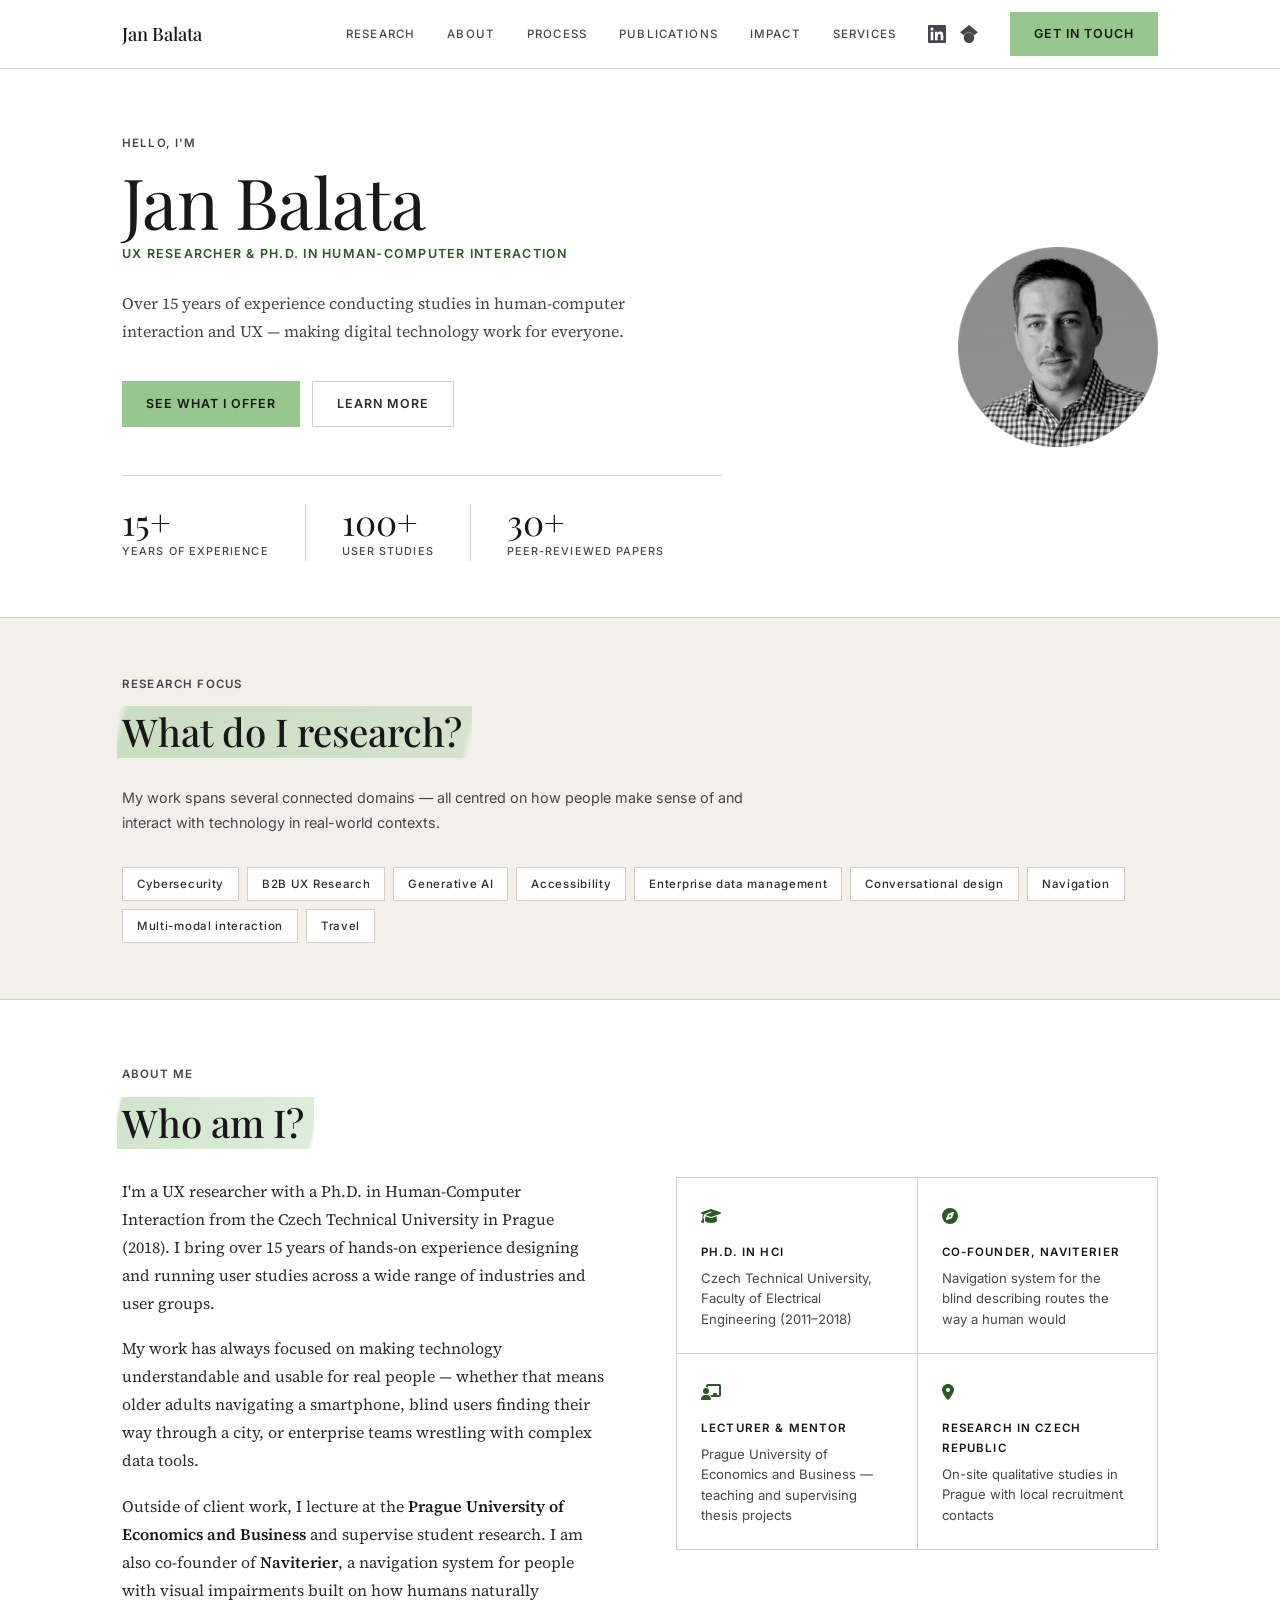
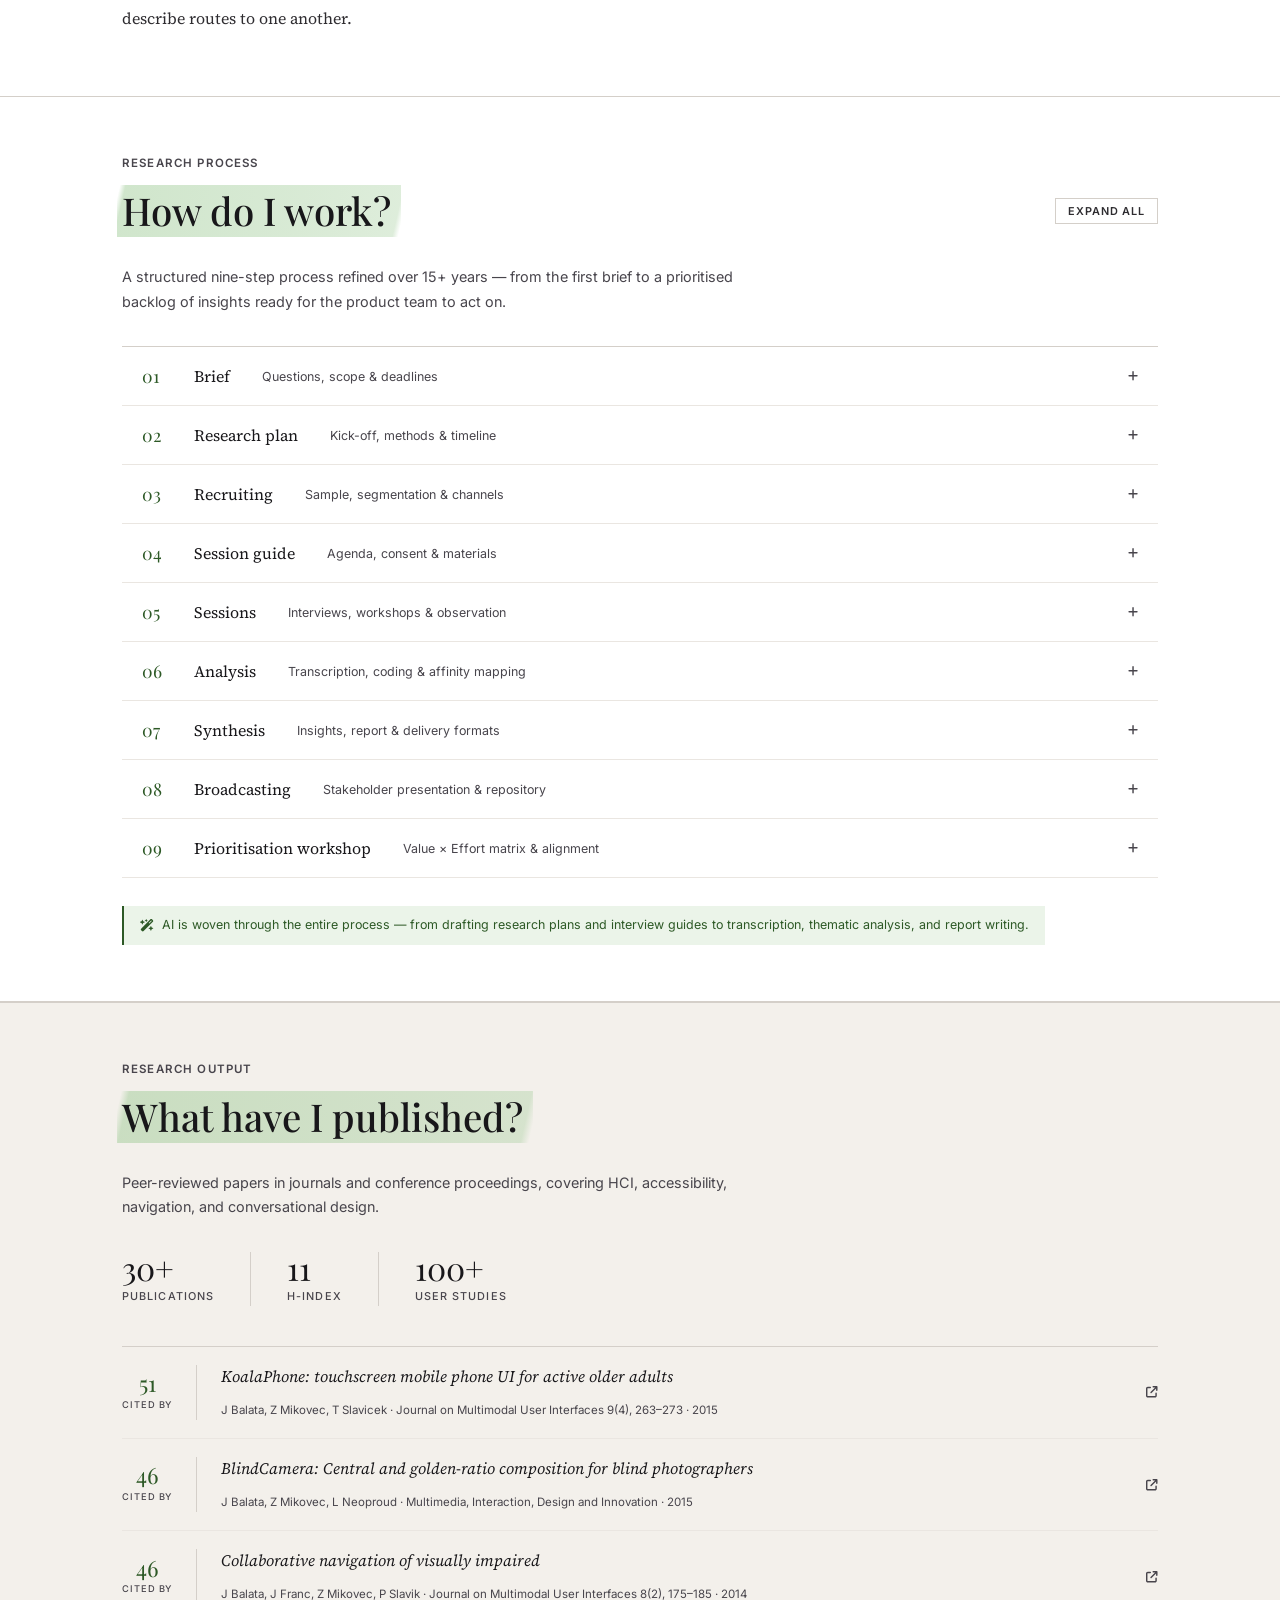
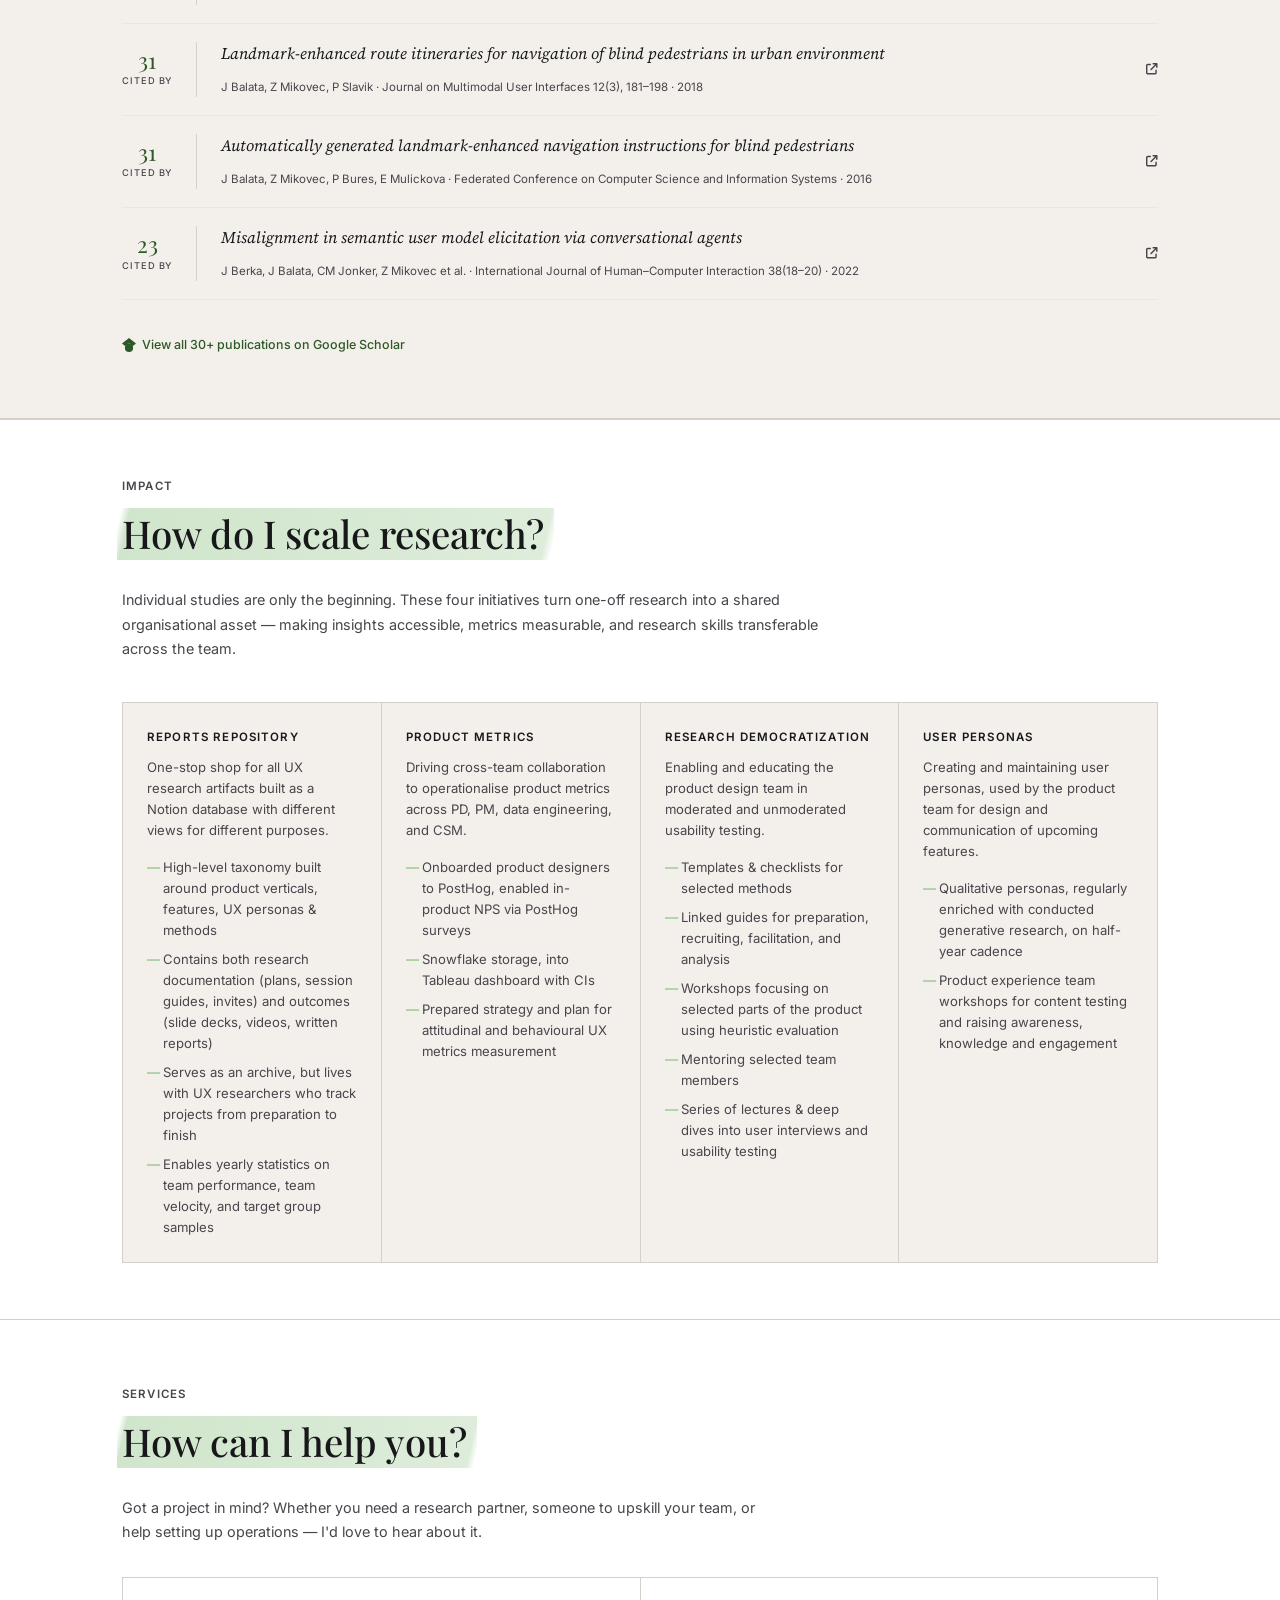
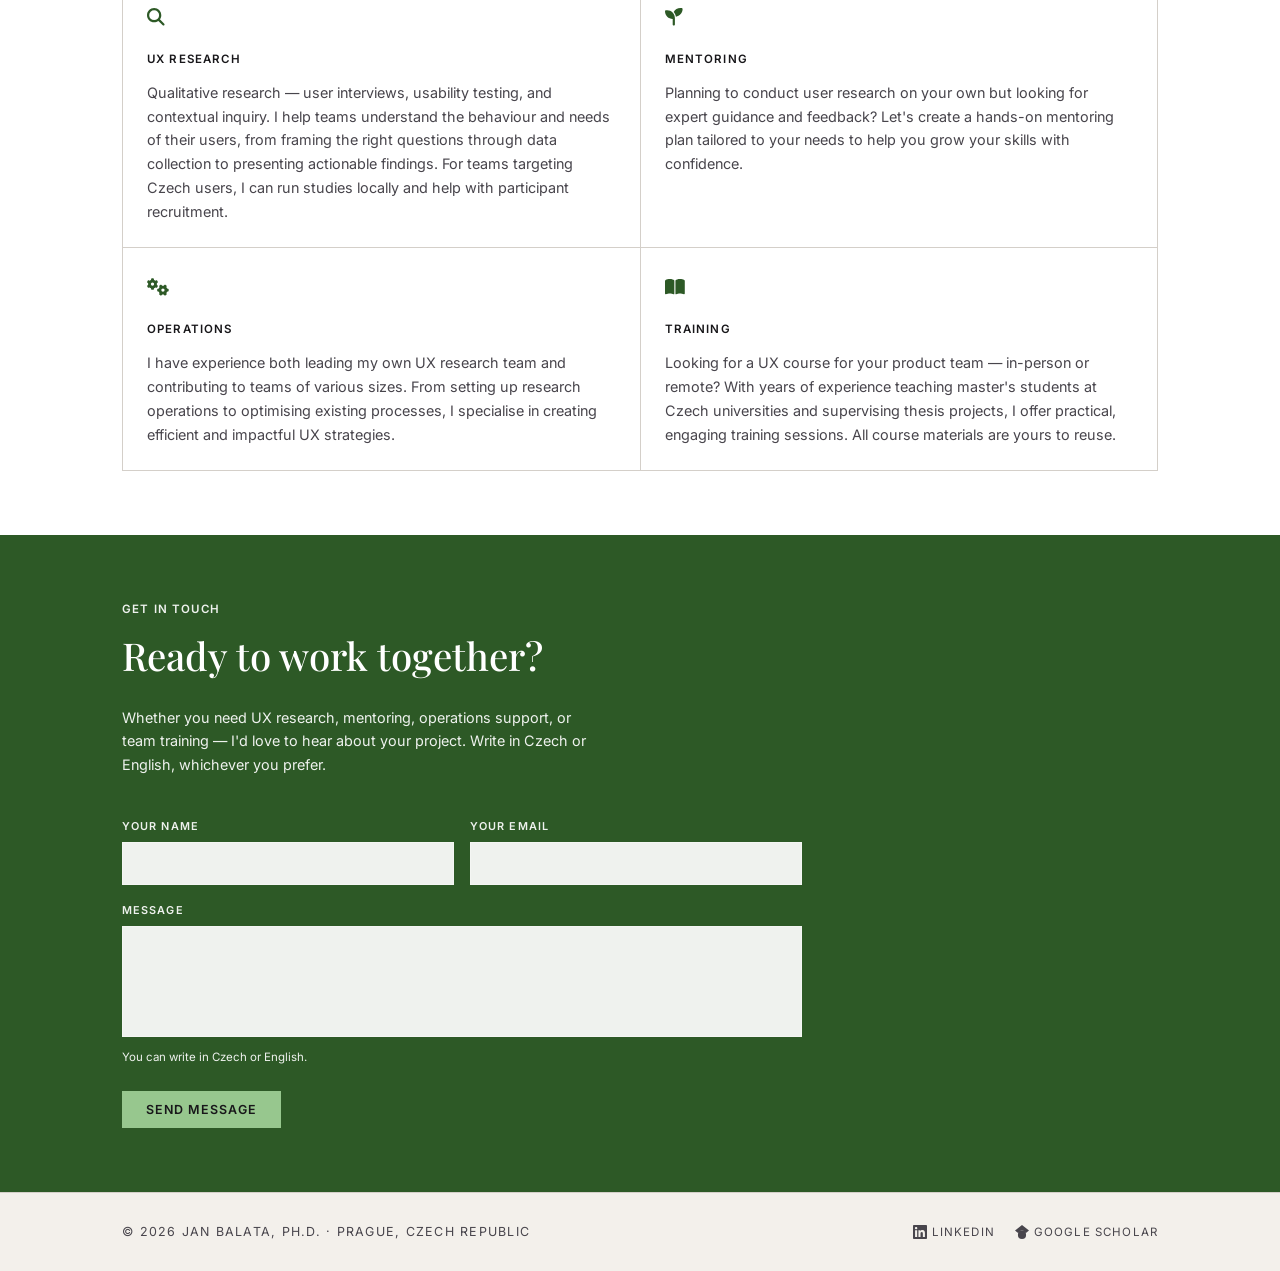
==== commit d1753820: "Add mouse coordinate lines feature Fixed position lines and labels that follow the cursor, showing x" ====
--- a/index.html
+++ b/index.html
@@ -106,9 +106,38 @@
           </a>
         </div>
         <a href="#contact" class="btn btn-sm btn-primary">Get in touch</a>
+        <button class="nav-hamburger" aria-label="Open menu" aria-expanded="false" aria-controls="mobile-menu">
+          <span></span>
+          <span></span>
+          <span></span>
+        </button>
       </nav>
     </div>
   </header>
+
+  <!-- Mobile nav drawer -->
+  <div class="nav-drawer" id="mobile-menu" aria-hidden="true">
+    <nav class="nav-drawer-links">
+      <a href="#research">Research</a>
+      <a href="#about">About</a>
+      <a href="#process">Process</a>
+      <a href="#publications">Publications</a>
+      <a href="#impact">Impact</a>
+      <a href="#services">Services</a>
+      <a href="#contact" class="btn btn-primary">Get in touch</a>
+    </nav>
+    <div class="nav-drawer-social">
+      <a href="https://www.linkedin.com/in/jan-balata/" target="_blank" rel="noopener" aria-label="LinkedIn">
+        <svg width="18" height="18" viewBox="0 0 24 24" fill="currentColor"><path d="M20.447 20.452h-3.554v-5.569c0-1.328-.027-3.037-1.852-3.037-1.853 0-2.136 1.445-2.136 2.939v5.667H9.351V9h3.414v1.561h.046c.477-.9 1.637-1.85 3.37-1.85 3.601 0 4.267 2.37 4.267 5.455v6.286zM5.337 7.433c-1.144 0-2.063-.926-2.063-2.065 0-1.138.92-2.063 2.063-2.063 1.14 0 2.064.925 2.064 2.063 0 1.139-.925 2.065-2.064 2.065zm1.782 13.019H3.555V9h3.564v11.452zM22.225 0H1.771C.792 0 0 .774 0 1.729v20.542C0 23.227.792 24 1.771 24h20.451C23.2 24 24 23.227 24 22.271V1.729C24 .774 23.2 0 22.222 0h.003z"/></svg>
+        LinkedIn
+      </a>
+      <a href="https://scholar.google.com/citations?user=gOyVPZYAAAAJ&hl=en" target="_blank" rel="noopener" aria-label="Google Scholar">
+        <svg width="18" height="18" viewBox="0 0 24 24" fill="currentColor"><path d="M5.242 13.769L0 9.5 12 0l12 9.5-5.242 4.269C17.548 11.249 14.978 9.5 12 9.5c-2.977 0-5.548 1.748-6.758 4.269zM12 10a7 7 0 1 0 0 14 7 7 0 0 0 0-14z"/></svg>
+        Google Scholar
+      </a>
+    </div>
+  </div>
+  <div class="nav-overlay"></div>
 
   <main>
 
@@ -627,9 +656,43 @@
     </div>
   </footer>
 
+  <div class="mouse-edge" id="meTop"       aria-hidden="true"></div>
+  <div class="mouse-edge" id="meLeft"      aria-hidden="true"></div>
+  <div class="mouse-edge-label" id="meTopLabel"  aria-hidden="true"></div>
+  <div class="mouse-edge-label" id="meLeftLabel" aria-hidden="true"></div>
+
   <script>
 
     document.getElementById('copy-year').textContent = new Date().getFullYear();
+
+    /* ── Mobile nav ── */
+    const hamburger = document.querySelector('.nav-hamburger');
+    const drawer    = document.getElementById('mobile-menu');
+    const overlay   = document.querySelector('.nav-overlay');
+
+    function openDrawer() {
+      drawer.classList.add('is-open');
+      overlay.classList.add('is-open');
+      hamburger.classList.add('is-open');
+      hamburger.setAttribute('aria-expanded', 'true');
+      drawer.setAttribute('aria-hidden', 'false');
+      document.body.style.overflow = 'hidden';
+    }
+    function closeDrawer() {
+      drawer.classList.remove('is-open');
+      overlay.classList.remove('is-open');
+      hamburger.classList.remove('is-open');
+      hamburger.setAttribute('aria-expanded', 'false');
+      drawer.setAttribute('aria-hidden', 'true');
+      document.body.style.overflow = '';
+    }
+
+    hamburger.addEventListener('click', () =>
+      drawer.classList.contains('is-open') ? closeDrawer() : openDrawer()
+    );
+    overlay.addEventListener('click', closeDrawer);
+    drawer.querySelectorAll('a').forEach(a => a.addEventListener('click', closeDrawer));
+    document.addEventListener('keydown', e => { if (e.key === 'Escape') closeDrawer(); });
 
     /* ── Process accordion ── */
     document.querySelectorAll('.process-header').forEach(btn => {
@@ -655,6 +718,51 @@
       });
       toggleAllBtn.textContent = allOpen ? 'Expand all' : 'Collapse all';
     });
+
+    /* ── Mouse coord lines ── */
+    (function () {
+      if (window.matchMedia('(pointer: coarse)').matches) return;
+
+      let mousePos = { x: 0, y: 0 };
+      let visible = false;
+
+      const meTop       = document.getElementById('meTop');
+      const meLeft      = document.getElementById('meLeft');
+      const meTopLabel  = document.getElementById('meTopLabel');
+      const meLeftLabel = document.getElementById('meLeftLabel');
+      const edges       = [meTop, meLeft, meTopLabel, meLeftLabel];
+
+      function positionEdges() {
+        meTop.style.left  = mousePos.x + 'px';
+        meTop.style.top   = '0';
+
+        meLeft.style.top  = mousePos.y + 'px';
+        meLeft.style.left = '0';
+
+        meTopLabel.textContent = mousePos.x + ' px';
+        meTopLabel.style.left  = (mousePos.x + 5) + 'px';
+        meTopLabel.style.top   = '3px';
+
+        meLeftLabel.textContent = mousePos.y + ' px';
+        meLeftLabel.style.left  = '3px';
+        meLeftLabel.style.top   = (mousePos.y + 5) + 'px';
+      }
+
+      document.addEventListener('mousemove', (e) => {
+        mousePos.x = e.clientX;
+        mousePos.y = e.clientY;
+        if (!visible) {
+          visible = true;
+          edges.forEach(el => el.classList.add('is-visible'));
+        }
+        positionEdges();
+      });
+
+      document.documentElement.addEventListener('mouseleave', () => {
+        edges.forEach(el => el.classList.remove('is-visible'));
+        visible = false;
+      });
+    })();
 
     /* ── Contact form ── */
     const form = document.getElementById('contactForm');
--- a/style.css
+++ b/style.css
@@ -1,20 +1,20 @@
 /* ─── Variables ────────────────────────────────── */
 :root {
-  --ink:     #18171A;
-  --body:    #2E2C30;
-  --muted:   #48454C;   /* darkened for AAA on white & surf */
-  --accent:  #2D5926;   /* dark green — text & icons, 7.2:1 on white */
-  --accent2: #3D7034;   /* mid green — hover */
-  --abg:     #97C78E;   /* brand green — button & decorative fills */
-  --al:      #EBF4E9;   /* light green tint */
-  --rule:    #D4CFC9;
-  --ruled:   #EAE6E1;
-  --bg:      #FAFAF8;
-  --surf:    #F3F0EB;
-  --white:   #FFFFFF;
-  --ss:      'Inter', system-ui, sans-serif;
-  --se:      'Playfair Display', Georgia, serif;
-  --sb:      'Source Serif 4', Georgia, serif;
+  --ink:        #18171A;
+  --body:       #2E2C30;
+  --muted:      #48454C;   /* darkened for AAA on white & surf */
+  --accent:     #2D5926;   /* dark green — text & icons, 7.2:1 on white */
+  --abg:        #97C78E;   /* brand green — button & decorative fills */
+  --abg-hover:  #82b579;   /* brand green button hover */
+  --al:         #EBF4E9;   /* light green tint */
+  --rule:       #D4CFC9;
+  --ruled:      #EAE6E1;
+  --surf:       #F3F0EB;
+  --white:      #FFFFFF;
+  --on-accent:  rgba(255,255,255,.92);  /* text & inputs on accent bg */
+  --ss:         'Inter', system-ui, sans-serif;
+  --se:         'Playfair Display', Georgia, serif;
+  --sb:         'Source Serif 4', Georgia, serif;
 }
 
 /* ─── Reset ────────────────────────────────────── */
@@ -77,9 +77,9 @@
   background: linear-gradient(
     103deg,
     transparent 1%,
-    rgba(151, 199, 142, 0.45) 3%,
-    rgba(151, 199, 142, 0.38) 60%,
-    rgba(151, 199, 142, 0.32) 97%,
+    color-mix(in srgb, var(--abg) 45%, transparent) 3%,
+    color-mix(in srgb, var(--abg) 38%, transparent) 60%,
+    color-mix(in srgb, var(--abg) 32%, transparent) 97%,
     transparent 99%
   );
   padding: 2px 10px 4px 5px;
@@ -125,7 +125,7 @@
 .btn     { padding: 11px 24px; }
 
 .btn-primary { background: var(--abg); color: var(--ink); }
-.btn-primary:hover { background: #82b579; }
+.btn-primary:hover { background: var(--abg-hover); }
 .btn-ghost { background: transparent; color: var(--body); border: 1px solid var(--rule); }
 .btn-ghost:hover { border-color: var(--accent); color: var(--accent); }
 
@@ -145,6 +145,99 @@
 .nav-social a { color: var(--muted); display: flex; align-items: center; transition: color .15s; }
 .nav-social a:hover { color: var(--accent); }
 
+/* ─── Hamburger button ─────────────────────────── */
+.nav-hamburger {
+  display: none;
+  flex-direction: column;
+  justify-content: center;
+  gap: 5px;
+  width: 36px;
+  height: 36px;
+  padding: 4px;
+  background: none;
+  border: none;
+  cursor: pointer;
+  flex-shrink: 0;
+}
+.nav-hamburger span {
+  display: block;
+  width: 22px;
+  height: 2px;
+  background: var(--ink);
+  transition: transform .25s ease, opacity .2s ease;
+}
+.nav-hamburger.is-open span:nth-child(1) { transform: translateY(7px) rotate(45deg); }
+.nav-hamburger.is-open span:nth-child(2) { opacity: 0; }
+.nav-hamburger.is-open span:nth-child(3) { transform: translateY(-7px) rotate(-45deg); }
+
+/* ─── Mobile drawer ────────────────────────────── */
+.nav-drawer {
+  position: fixed;
+  top: 0;
+  right: 0;
+  width: 280px;
+  height: 100dvh;
+  background: var(--white);
+  border-left: 1px solid var(--rule);
+  z-index: 200;
+  transform: translateX(100%);
+  transition: transform .3s ease;
+  display: flex;
+  flex-direction: column;
+  justify-content: space-between;
+  padding: 88px 32px 40px;
+}
+.nav-drawer.is-open { transform: translateX(0); }
+
+.nav-drawer-links {
+  display: flex;
+  flex-direction: column;
+}
+.nav-drawer-links a:not(.btn) {
+  font-family: var(--ss);
+  font-size: .78rem;
+  font-weight: 500;
+  letter-spacing: .1em;
+  text-transform: uppercase;
+  color: var(--muted);
+  padding: 14px 0;
+  border-bottom: 1px solid var(--ruled);
+  transition: color .15s;
+}
+.nav-drawer-links a:not(.btn):hover { color: var(--ink); }
+.nav-drawer-links .btn { margin-top: 28px; width: 100%; justify-content: center; }
+
+.nav-drawer-social {
+  display: flex;
+  flex-direction: column;
+  gap: 16px;
+}
+.nav-drawer-social a {
+  display: flex;
+  align-items: center;
+  gap: 10px;
+  font-family: var(--ss);
+  font-size: .72rem;
+  font-weight: 500;
+  letter-spacing: .08em;
+  text-transform: uppercase;
+  color: var(--muted);
+  transition: color .15s;
+}
+.nav-drawer-social a:hover { color: var(--accent); }
+
+/* ─── Overlay ──────────────────────────────────── */
+.nav-overlay {
+  position: fixed;
+  inset: 0;
+  background: rgba(0,0,0,.45);
+  z-index: 150;
+  opacity: 0;
+  pointer-events: none;
+  transition: opacity .3s ease;
+}
+.nav-overlay.is-open { opacity: 1; pointer-events: auto; }
+
 /* ─── Hero ─────────────────────────────────────── */
 .hero { padding: 64px 0 56px; background: var(--white); border-bottom: 1px solid var(--rule); }
 .hero-inner { display: grid; grid-template-columns: 1fr auto; gap: 72px; align-items: center; }
@@ -437,19 +530,19 @@
 
 /* ─── Contact ──────────────────────────────────── */
 .contact { padding: 64px 0; background: var(--accent); }
-.contact .section-eyebrow { color: rgba(255,255,255,.92); }
+.contact .section-eyebrow { color: var(--on-accent); }
 .contact .section-title { color: var(--white); }
-.contact-desc { font-family: var(--ss); font-size: .9rem; color: rgba(255,255,255,.92); margin-bottom: 40px; max-width: 480px; line-height: 1.65; }
+.contact-desc { font-family: var(--ss); font-size: .9rem; color: var(--on-accent); margin-bottom: 40px; max-width: 480px; line-height: 1.65; }
 
 .contact-form { display: flex; flex-direction: column; gap: 16px; max-width: 680px; }
 .form-row { display: grid; grid-template-columns: 1fr 1fr; gap: 16px; }
 .form-group { display: flex; flex-direction: column; gap: 6px; }
-.form-group label { font-size: .68rem; font-weight: 600; color: rgba(255,255,255,.92); }
+.form-group label { font-size: .68rem; font-weight: 600; color: var(--on-accent); }
 
 .form-group input,
 .form-group textarea {
-  background: rgba(255,255,255,.92);
-  border: 1px solid rgba(255,255,255,.3);
+  background: var(--on-accent);
+  border: 1px solid rgba(255,255,255,.30);
   padding: 12px 14px;
   color: var(--ink);
   font-family: var(--ss);
@@ -462,10 +555,10 @@
 .form-group input:focus,
 .form-group textarea:focus { border-color: var(--white); background: rgba(255,255,255,.97); }
 
-.form-note { font-family: var(--ss); font-size: .72rem; color: rgba(255,255,255,.92); margin-top: 4px; }
+.form-note { font-family: var(--ss); font-size: .72rem; color: var(--on-accent); margin-top: 4px; }
 .form-submit { display: flex; align-items: center; gap: 20px; margin-top: 8px; flex-wrap: wrap; }
 .contact .btn-primary { background: var(--abg); color: var(--ink); }
-.contact .btn-primary:hover { background: #82b579; }
+.contact .btn-primary:hover { background: var(--abg-hover); }
 .form-status { font-family: var(--ss); font-size: .9rem; display: none; }
 .form-status.success { color: #86efac; display: block; }
 .form-status.error   { color: #fca5a5; display: block; }
@@ -478,6 +571,33 @@
 .footer-social a { font-size: .72rem; color: var(--muted); display: flex; align-items: center; gap: 5px; transition: color .15s; }
 .footer-social a:hover { color: var(--accent); }
 
+/* ─── Mouse coord lines ─────────────────────────── */
+.mouse-edge {
+  position: fixed;
+  pointer-events: none;
+  z-index: 9998;
+  background: var(--abg);
+  box-shadow: 0 1px 4px rgba(0,0,0,.18);
+  opacity: 0;
+  transition: opacity .2s;
+}
+.mouse-edge.is-visible { opacity: 1; }
+#meTop  { width: 1px; height: 10px; }
+#meLeft { width: 10px; height: 1px; }
+.mouse-edge-label {
+  position: fixed;
+  pointer-events: none;
+  z-index: 9998;
+  font-family: 'Courier New', Courier, monospace;
+  font-size: .56rem;
+  color: var(--muted);
+  line-height: 1;
+  white-space: nowrap;
+  opacity: 0;
+  transition: opacity .2s;
+}
+.mouse-edge-label.is-visible { opacity: 1; }
+
 /* ─── Responsive ───────────────────────────────── */
 @media (max-width: 900px) {
   .about-grid { grid-template-columns: 1fr; }
@@ -487,6 +607,8 @@
 
 @media (max-width: 768px) {
   .nav nav a:not(.btn) { display: none; }
+  .nav-social { display: none; }
+  .nav-hamburger { display: flex; }
   .hero { padding: 56px 0 52px; }
   .hero-inner { grid-template-columns: 1fr; gap: 32px; }
   .hero-photo-wrap { order: -1; text-align: center; }
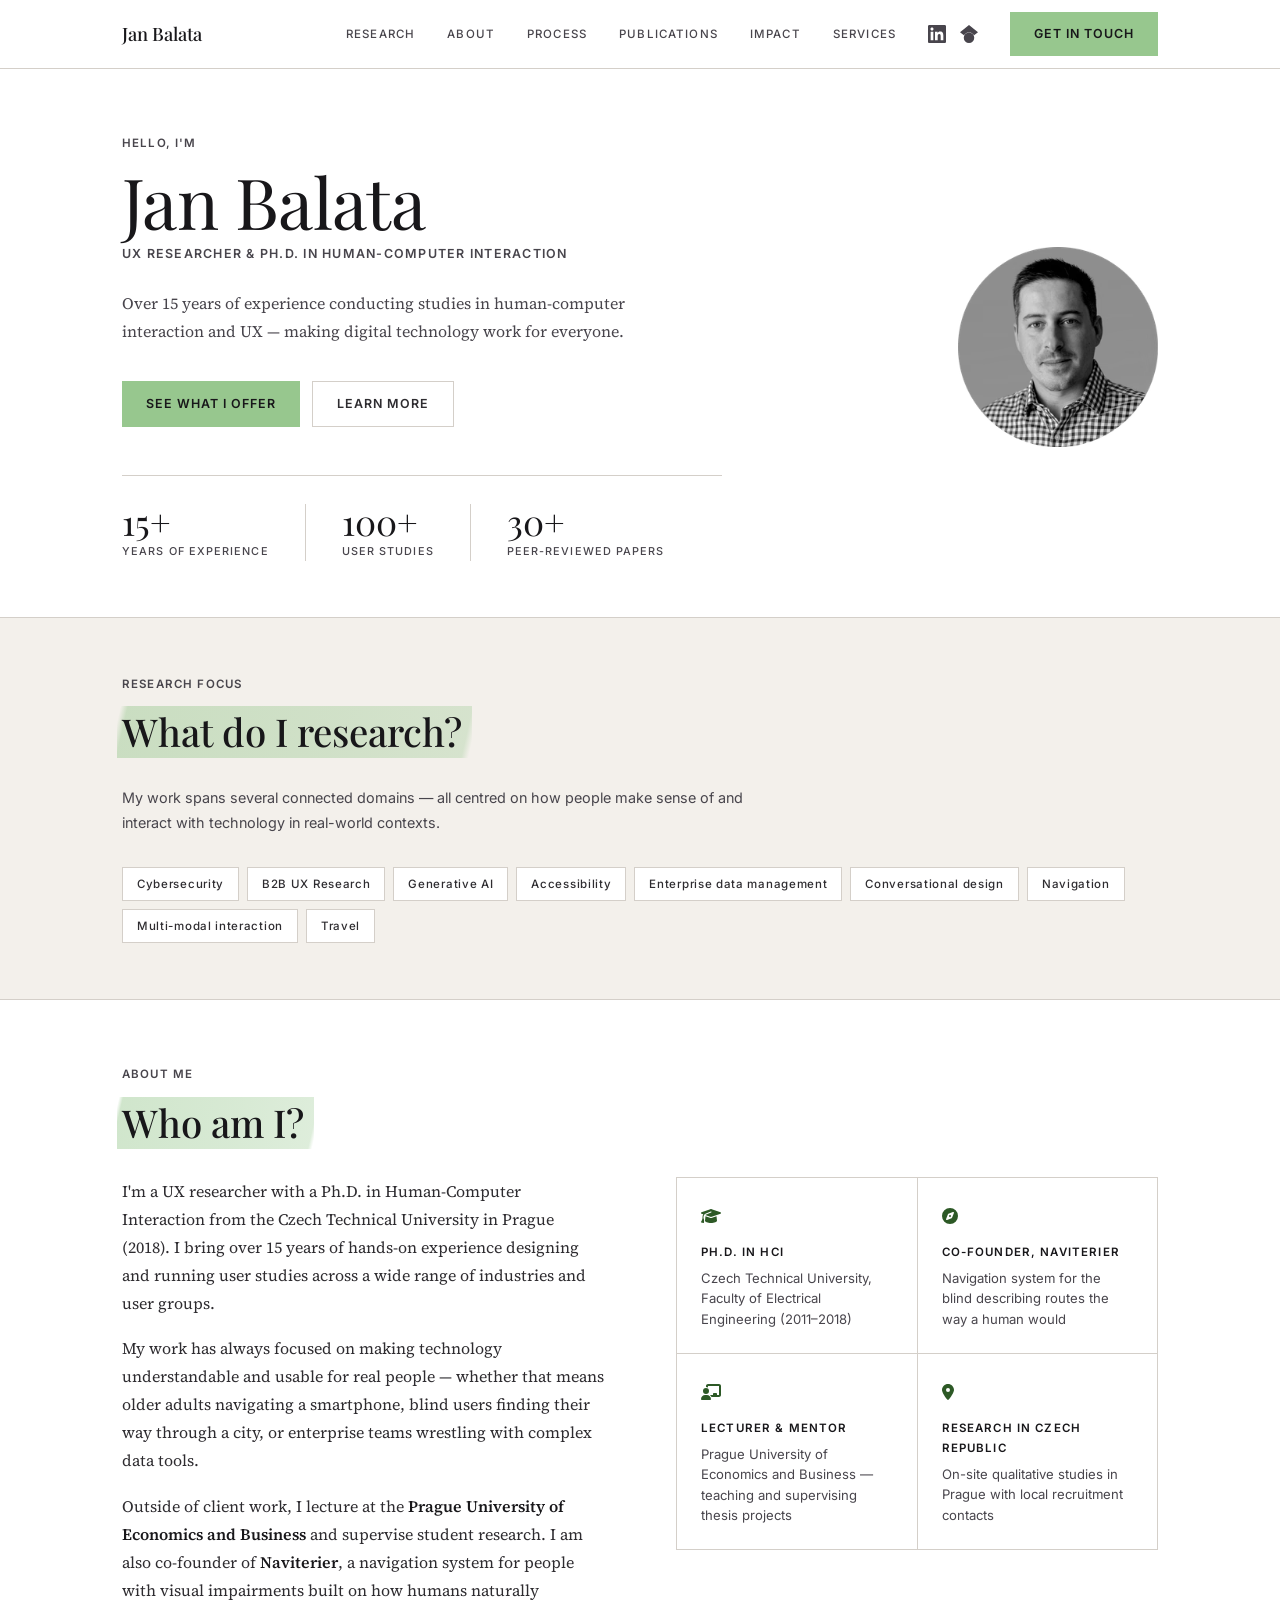
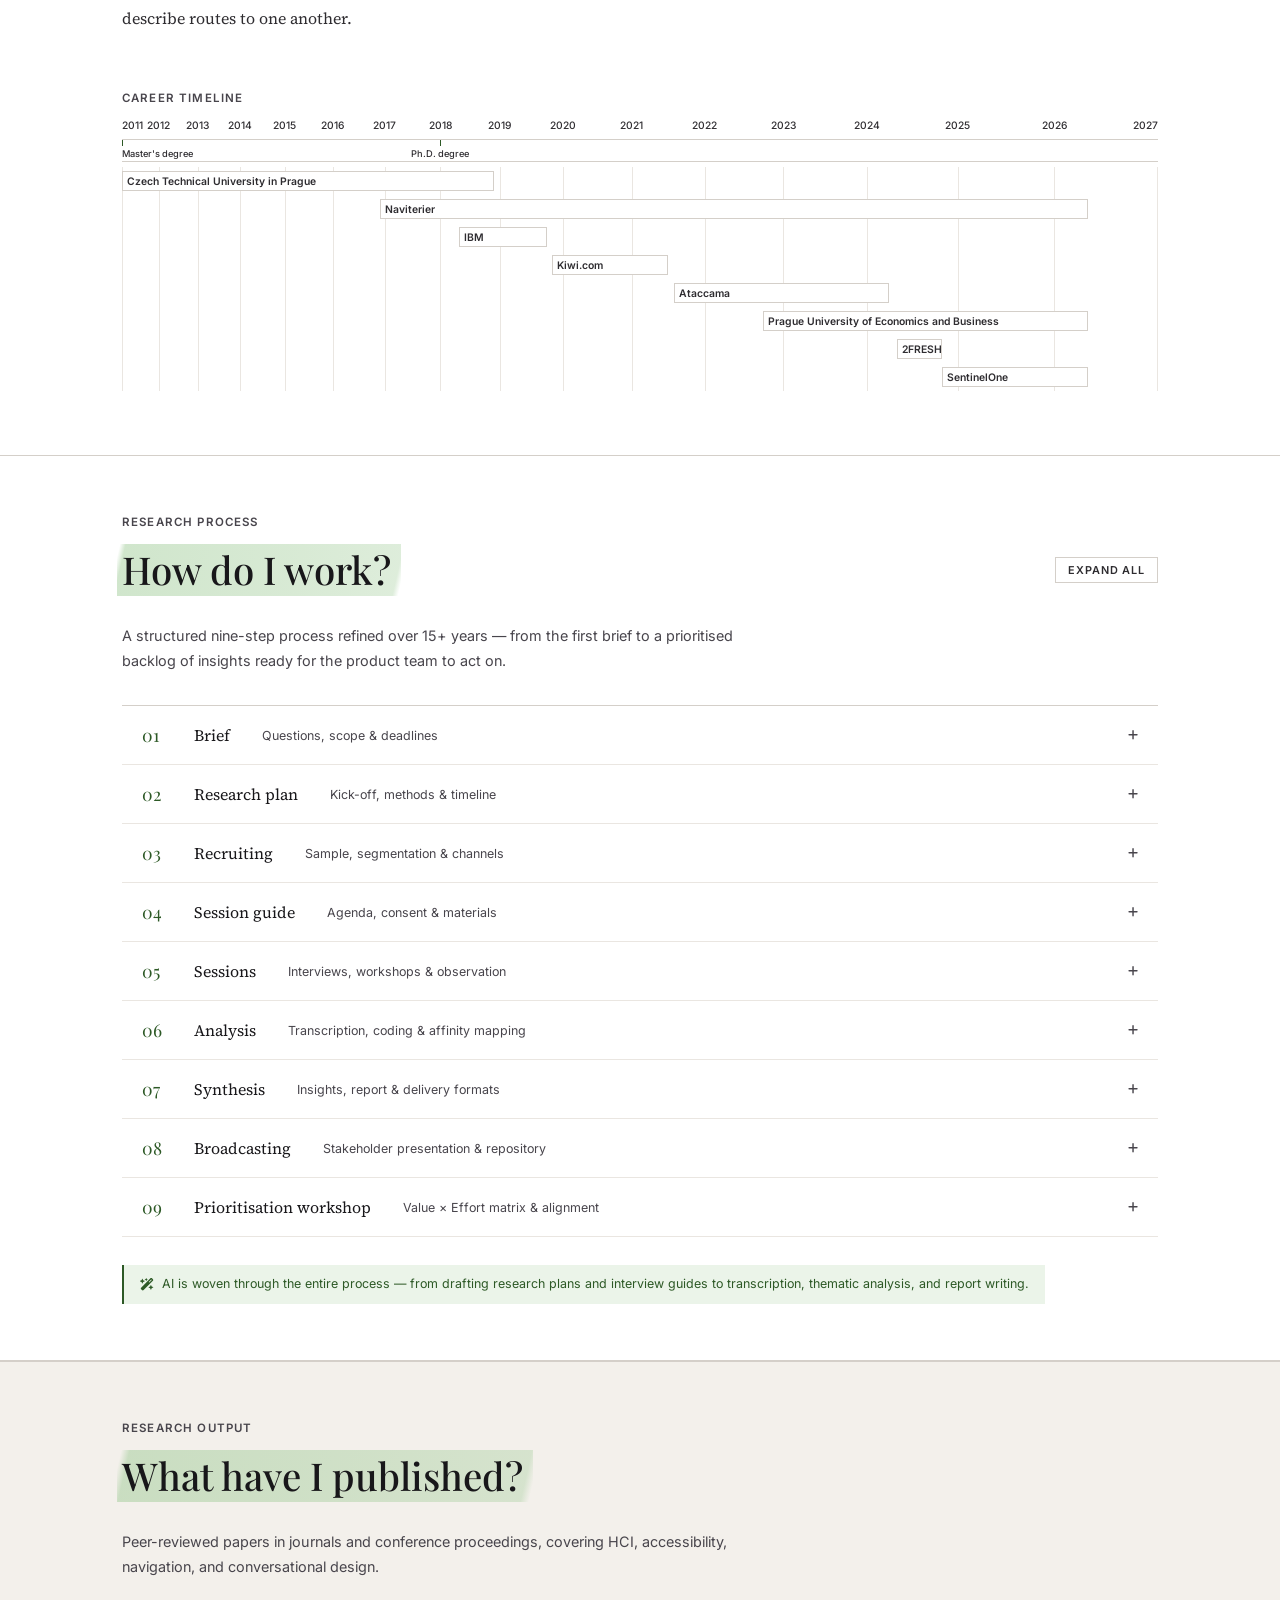
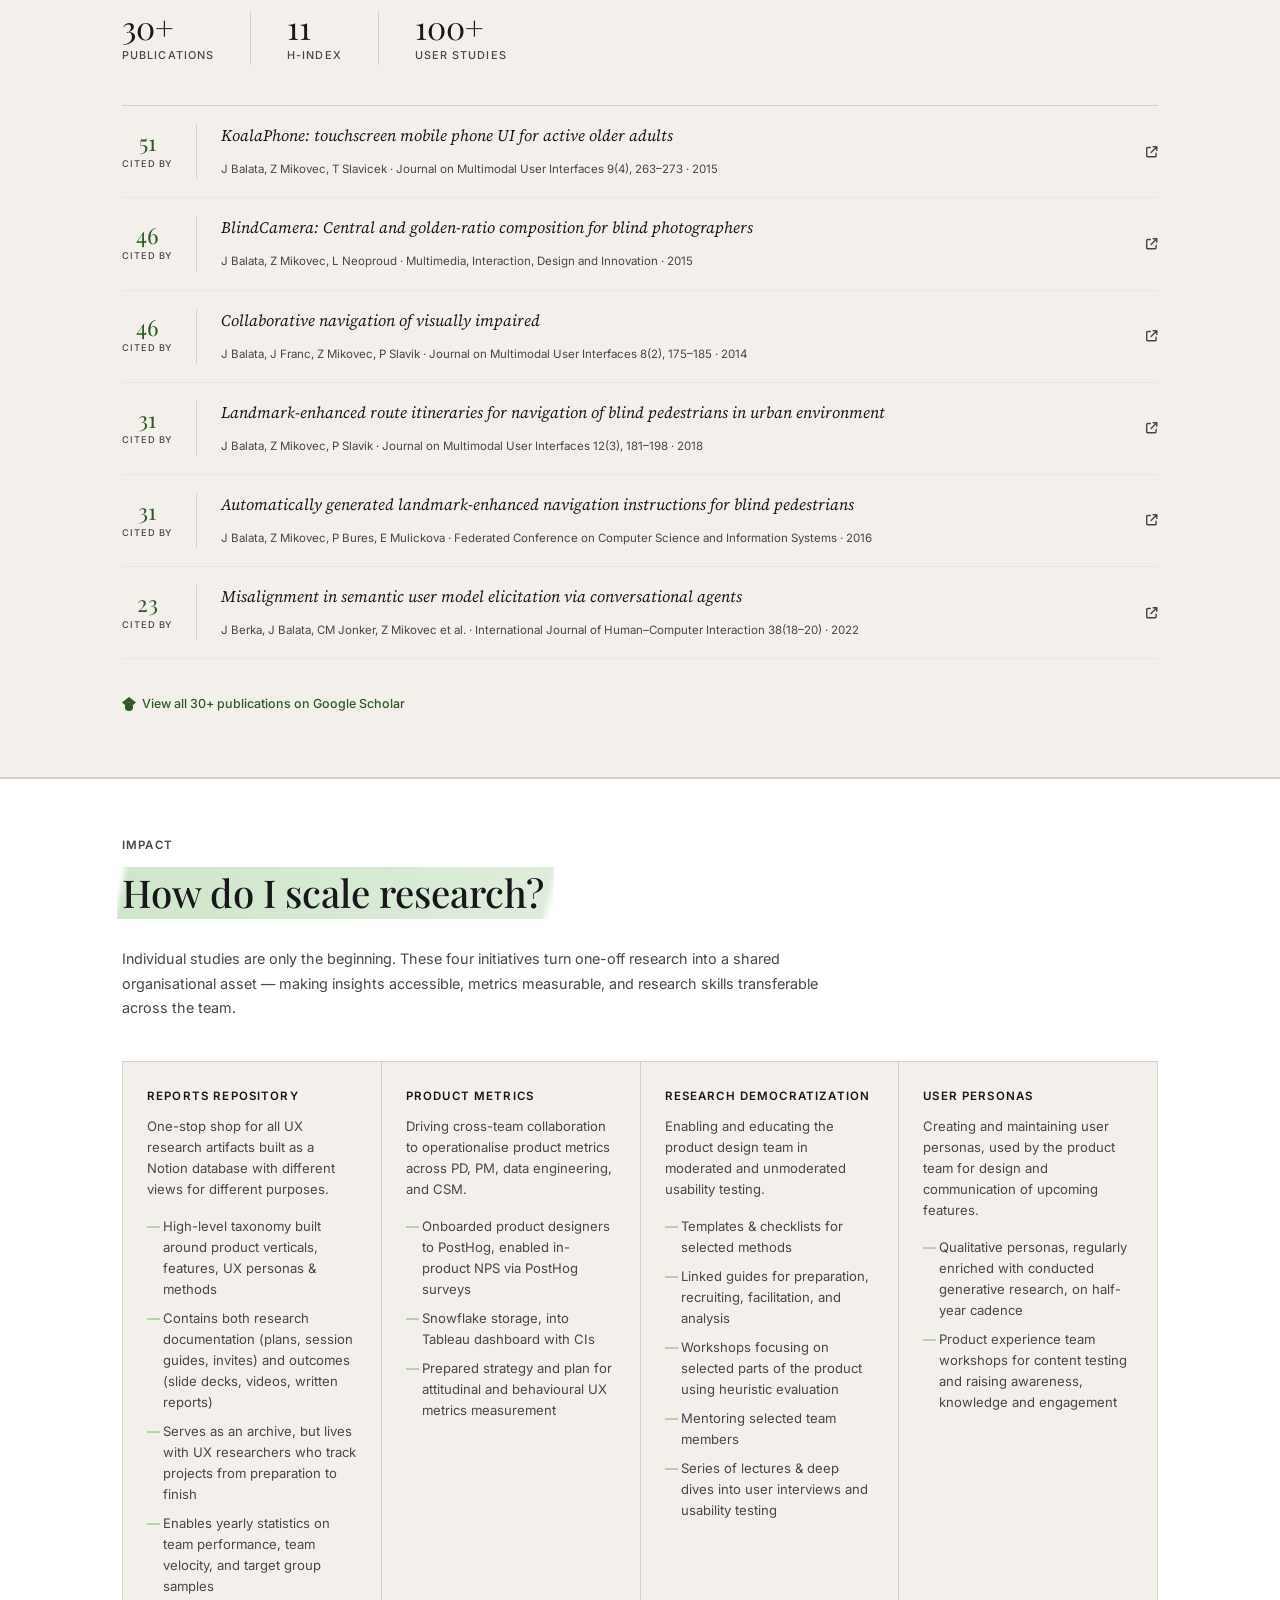
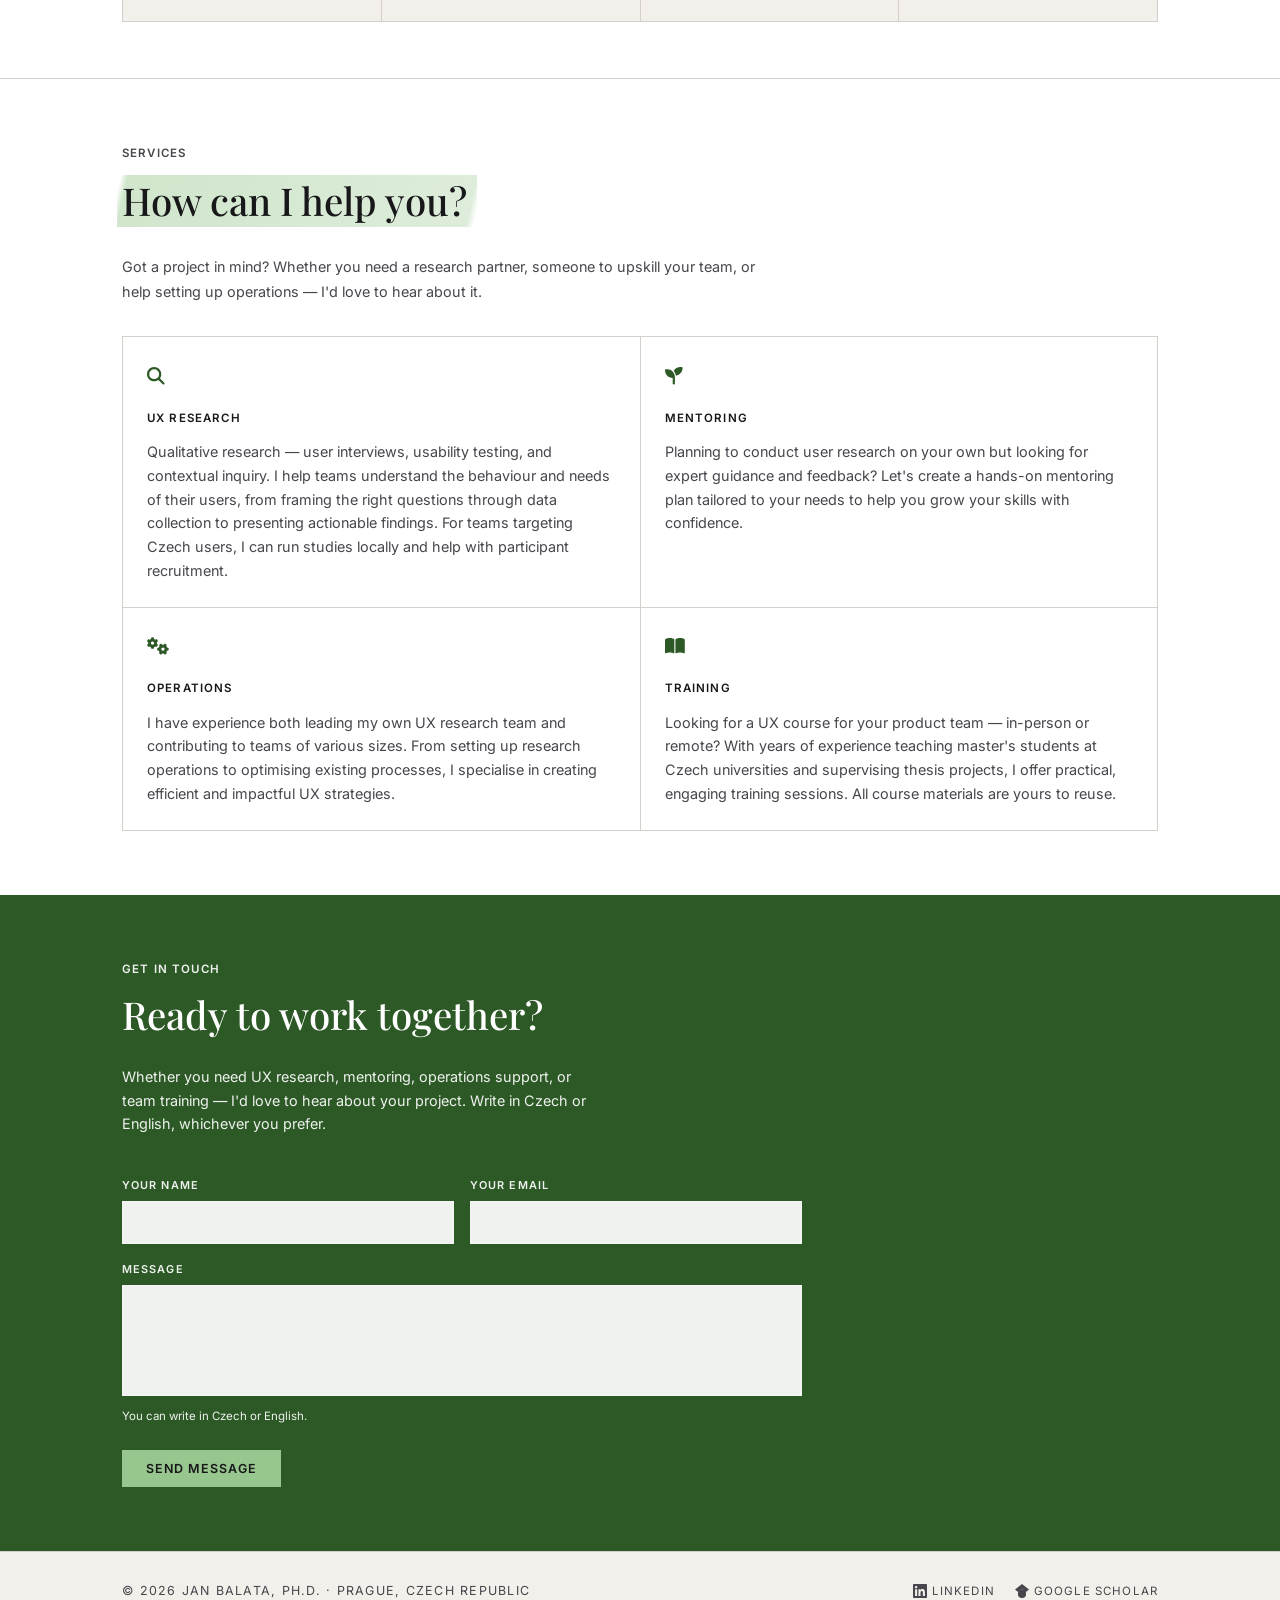
==== commit 382a566d: "Add career timeline to About section Logarithmic Gantt chart showing employment history from 2011 to" ====
--- a/index.html
+++ b/index.html
@@ -246,6 +246,12 @@
         </div>
       </div>
     </div>
+    <div class="container">
+      <div class="timeline">
+        <p class="section-eyebrow">Career timeline</p>
+        <div class="chart-wrap"><div class="chart" id="timeline-chart"></div></div>
+      </div>
+    </div>
   </section>
 
   <!-- PROCESS -->
@@ -718,6 +724,133 @@
       });
       toggleAllBtn.textContent = allOpen ? 'Expand all' : 'Collapse all';
     });
+
+    /* ── Career timeline ── */
+    (function () {
+      const Y0 = 2011, Y1 = 2027;
+      const K  = 1.1124;
+      const EK = Math.exp(K);
+
+      function scalePct(dy) {
+        const c = Math.max(Y0, Math.min(Y1, dy));
+        const t = (c - Y0) / (Y1 - Y0);
+        return (Math.exp(K * t) - 1) / (EK - 1);
+      }
+      function dy(y, m) { return y + (m - 1) / 12; }
+
+      const MONTHS = ['Jan','Feb','Mar','Apr','May','Jun','Jul','Aug','Sep','Oct','Nov','Dec'];
+      function formatDate(d) {
+        const y = Math.floor(d);
+        const m = Math.round((d - y) * 12);
+        return MONTHS[m] + ' ' + y;
+      }
+
+      const NOW = dy(2026, 5);
+
+      const companies = [
+        { org: 'Czech Technical University in Prague',  s: dy(2011,1),  e: dy(2018,12), present: false },
+        { org: 'Naviterier',  s: dy(2016,12), e: NOW,          present: true  },
+        { org: 'IBM',         s: dy(2018,5),  e: dy(2019,10),  present: false },
+        { org: 'Kiwi.com',    s: dy(2019,11), e: dy(2021,7),   present: false },
+        { org: 'Ataccama',    s: dy(2021,8),  e: dy(2024,4),   present: false },
+        { org: 'Prague University of Economics and Business',  s: dy(2022,10), e: NOW,          present: true  },
+        { org: '2FRESH',      s: dy(2024,5),  e: dy(2024,11),  present: false, slim: true },
+        { org: 'SentinelOne', s: dy(2024,11), e: NOW,          present: true  },
+      ];
+
+      const chart = document.getElementById('timeline-chart');
+      if (!chart) return;
+
+      const axisRow = document.createElement('div');
+      axisRow.className = 'axis-row';
+      for (let y = Y0; y <= Y1; y++) {
+        const span = document.createElement('span');
+        span.className = 'axis-year';
+        span.dataset.dy = y;
+        span.textContent = y;
+        axisRow.appendChild(span);
+      }
+      chart.appendChild(axisRow);
+
+      const milestones = [
+        { year: 2011, label: 'Master\'s degree' },
+        { year: 2018, label: 'Ph.D. degree' },
+      ];
+      const milestoneRow = document.createElement('div');
+      milestoneRow.className = 'milestone-row';
+      milestones.forEach(m => {
+        const tick = document.createElement('div');
+        tick.className = 'milestone-tick';
+        tick.dataset.dy = m.year;
+        milestoneRow.appendChild(tick);
+        const span = document.createElement('span');
+        span.className = 'milestone-label';
+        span.dataset.dy = m.year;
+        span.textContent = m.label;
+        milestoneRow.appendChild(span);
+      });
+      chart.appendChild(milestoneRow);
+
+      companies.forEach(c => {
+        const row = document.createElement('div');
+        row.className = 'chart-row';
+        const track = document.createElement('div');
+        track.className = 'row-track';
+        for (let y = Y0; y <= Y1; y++) {
+          const gl = document.createElement('div');
+          gl.className = 'grid-line';
+          gl.dataset.dy = y;
+          track.appendChild(gl);
+        }
+        const bar = document.createElement('div');
+        bar.className = 'bar ' + (c.present ? 'present' : 'past') + (c.slim ? ' bar-slim' : '');
+        bar.dataset.s = c.s;
+        bar.dataset.e = c.e;
+        bar.dataset.tooltip = formatDate(c.s) + ' – ' + (c.present ? 'present' : formatDate(c.e));
+        const lbl = document.createElement('span');
+        lbl.className = 'bar-label';
+        lbl.textContent = c.org;
+        bar.appendChild(lbl);
+        track.appendChild(bar);
+        row.appendChild(track);
+        chart.appendChild(row);
+      });
+
+      function layout() {
+        const tw = chart.offsetWidth;
+        if (tw <= 0) return;
+        axisRow.querySelectorAll('.axis-year').forEach(span => {
+          const y = parseFloat(span.dataset.dy);
+          span.style.left = (scalePct(y) * tw) + 'px';
+          span.style.transform = y === Y0 ? 'translateX(0)' : y === Y1 ? 'translateX(-100%)' : 'translateX(-50%)';
+        });
+        milestoneRow.querySelectorAll('.milestone-tick').forEach(tick => {
+          tick.style.left = (scalePct(parseFloat(tick.dataset.dy)) * tw) + 'px';
+        });
+        milestoneRow.querySelectorAll('.milestone-label').forEach(span => {
+          const y = parseFloat(span.dataset.dy);
+          span.style.left = (scalePct(y) * tw) + 'px';
+          span.style.transform = y === Y0 ? 'translateX(0)' : 'translateX(-50%)';
+        });
+        chart.querySelectorAll('.row-track').forEach(track => {
+          track.querySelectorAll('.grid-line').forEach(gl => {
+            gl.style.left = (Math.min(scalePct(parseFloat(gl.dataset.dy)) * tw, tw - 1)) + 'px';
+          });
+          track.querySelectorAll('.bar').forEach(bar => {
+            const lx = scalePct(parseFloat(bar.dataset.s)) * tw;
+            const rx = scalePct(parseFloat(bar.dataset.e)) * tw;
+            const w  = Math.max(rx - lx, 2);
+            bar.style.left  = lx + 'px';
+            bar.style.width = w + 'px';
+            const lbl = bar.querySelector('.bar-label');
+            if (lbl) lbl.style.display = w < 24 ? 'none' : '';
+          });
+        });
+      }
+
+      document.fonts.ready.then(layout);
+      window.addEventListener('resize', layout);
+    })();
 
     /* ── Mouse coord lines ── */
     (function () {
--- a/style.css
+++ b/style.css
@@ -256,7 +256,7 @@
 }
 
 
-.hero-title { font-size: .78rem; font-weight: 600; color: var(--accent); margin-bottom: 24px; }
+.hero-title { font-size: .78rem; font-weight: 600; color: var(--muted); margin-bottom: 24px; }
 
 .hero-desc { font-size: 1rem; color: var(--muted); margin-bottom: 36px; max-width: 560px; }
 
@@ -308,6 +308,115 @@
 .highlight-icon svg, .service-icon svg, .process-icon svg, .pub-arrow svg, .process-ai-note svg { display: inline-block; height: 1em; width: auto; overflow: visible; vertical-align: -0.125em; }
 .highlight-card h3 { font-size: .72rem; font-weight: 600; color: var(--ink); margin-bottom: 6px; }
 .highlight-card p { font-family: var(--ss); font-size: .82rem; color: var(--muted); line-height: 1.55; }
+
+/* ─── Timeline ─────────────────────────────────── */
+.timeline { margin-top: 40px; padding-top: 16px; }
+
+.chart-wrap { overflow-x: auto; }
+.chart { min-width: 600px; position: relative; }
+
+.axis-row {
+  position: relative;
+  height: 20px;
+  border-bottom: 1px solid var(--rule);
+  margin-bottom: 0;
+}
+
+.milestone-row {
+  position: relative;
+  height: 22px;
+  margin-bottom: 5px;
+  border-bottom: 1px solid var(--rule);
+}
+.milestone-tick {
+  position: absolute;
+  top: 0;
+  width: 1px;
+  height: 6px;
+  background: var(--accent);
+}
+.milestone-label {
+  position: absolute;
+  font-family: var(--ss);
+  font-size: .58rem;
+  font-weight: 500;
+  color: var(--body);
+  white-space: nowrap;
+  top: 6px;
+}
+.axis-year {
+  position: absolute;
+  transform: translateX(-50%);
+  font-family: var(--ss);
+  font-size: .64rem;
+  font-weight: 500;
+  color: var(--body);
+  bottom: 4px;
+}
+
+.chart-row {
+  display: flex;
+  align-items: center;
+  min-height: 28px;
+}
+
+.row-track {
+  flex: 1;
+  position: relative;
+  height: 28px;
+}
+
+.grid-line {
+  position: absolute;
+  top: 0; bottom: 0;
+  width: 1px;
+  background: var(--ruled);
+  pointer-events: none;
+}
+
+.bar {
+  position: absolute;
+  top: 4px;
+  height: 20px;
+  display: flex;
+  align-items: center;
+  padding: 0 8px 0 4px;
+  overflow: visible;
+  border: 1px solid var(--rule);
+  background: var(--white);
+  transition: background .15s;
+}
+.bar:hover { background: var(--surf); }
+.bar.bar-slim .bar-label { overflow: visible; text-overflow: clip; }
+.bar::after {
+  content: attr(data-tooltip);
+  position: absolute;
+  bottom: calc(100% + 5px);
+  left: 50%;
+  transform: translateX(-50%);
+  background: var(--ink);
+  color: var(--white);
+  font-family: var(--ss);
+  font-size: .62rem;
+  font-weight: 500;
+  white-space: nowrap;
+  padding: 4px 8px;
+  pointer-events: none;
+  z-index: 10;
+  opacity: 0;
+  transition: opacity .15s;
+}
+.bar:hover::after { opacity: 1; }
+.bar-label {
+  font-family: var(--ss);
+  font-size: .65rem;
+  font-weight: 600;
+  white-space: nowrap;
+  color: var(--body);
+  overflow: hidden;
+  text-overflow: ellipsis;
+  margin-top: 2px;
+}
 
 /* ─── Process ──────────────────────────────────── */
 .process { padding: 56px 0; background: var(--white); border-top: 1px solid var(--rule); border-bottom: 1px solid var(--rule); }
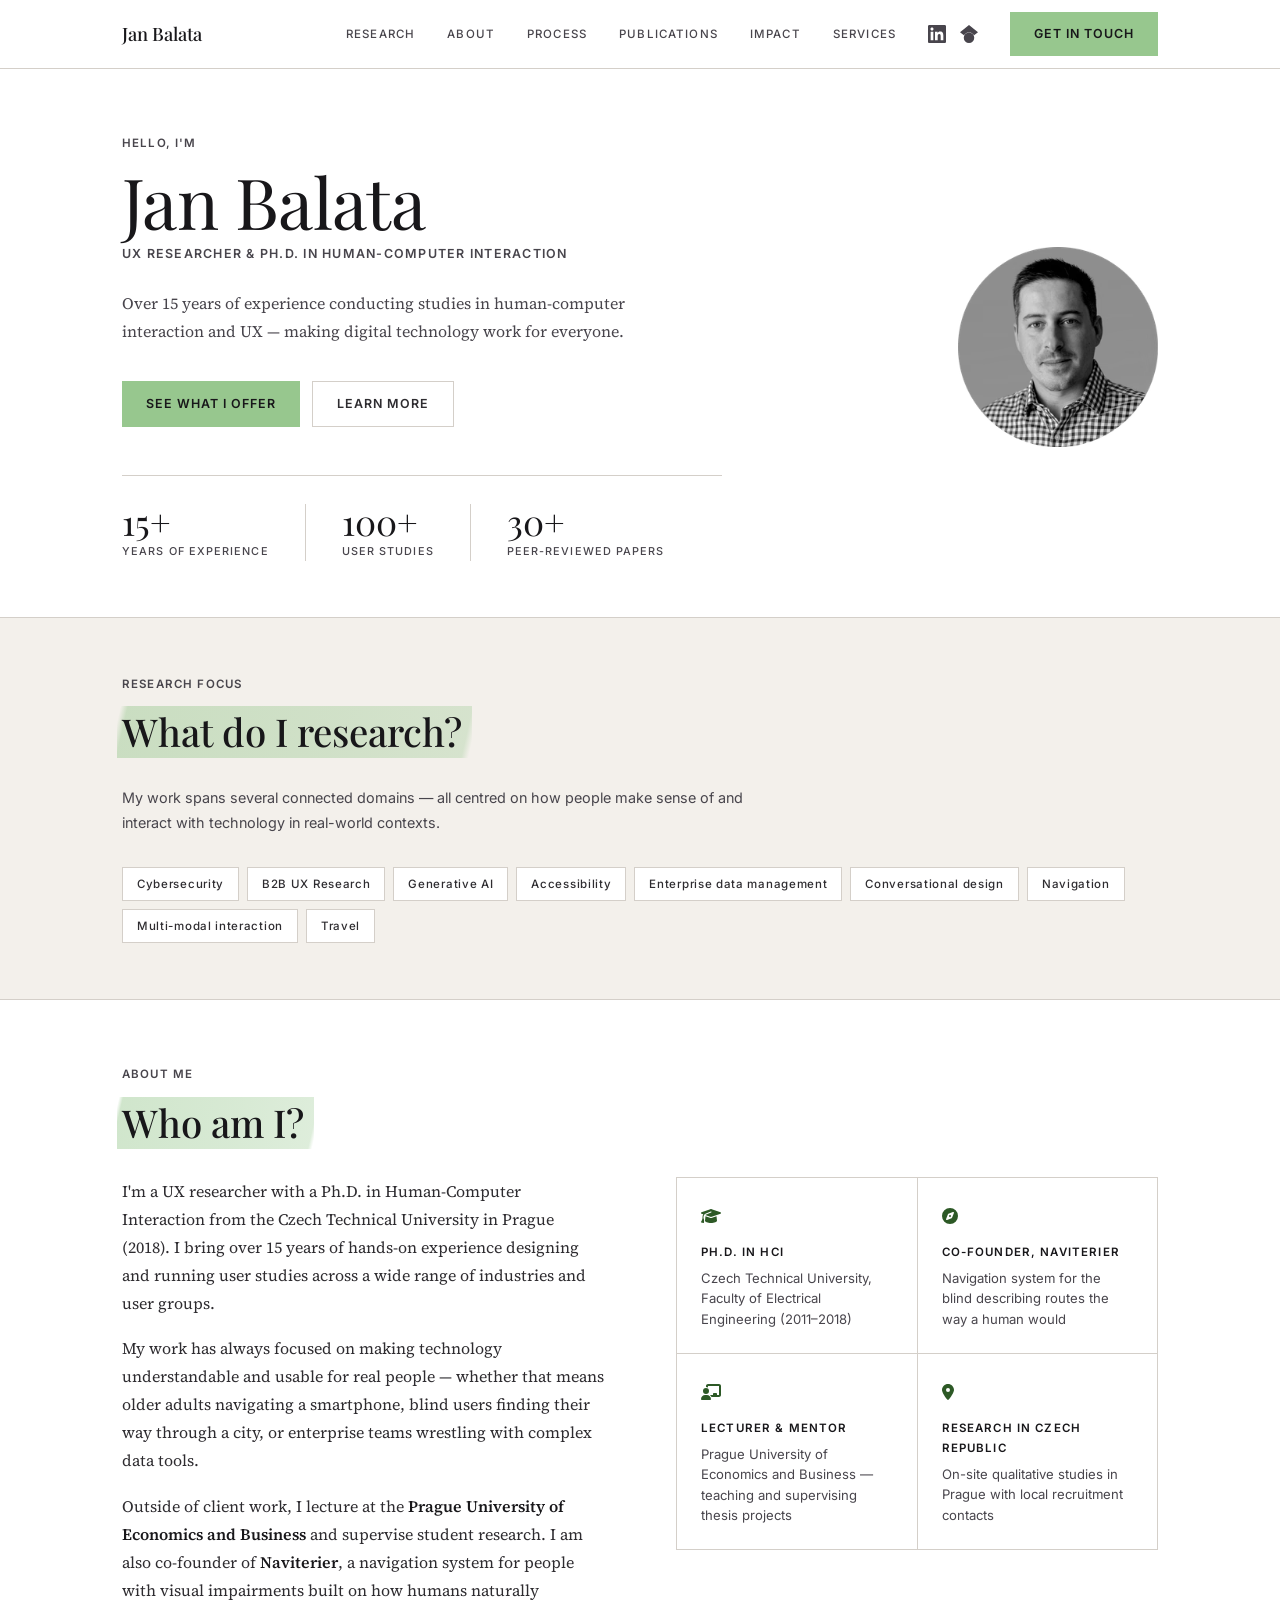
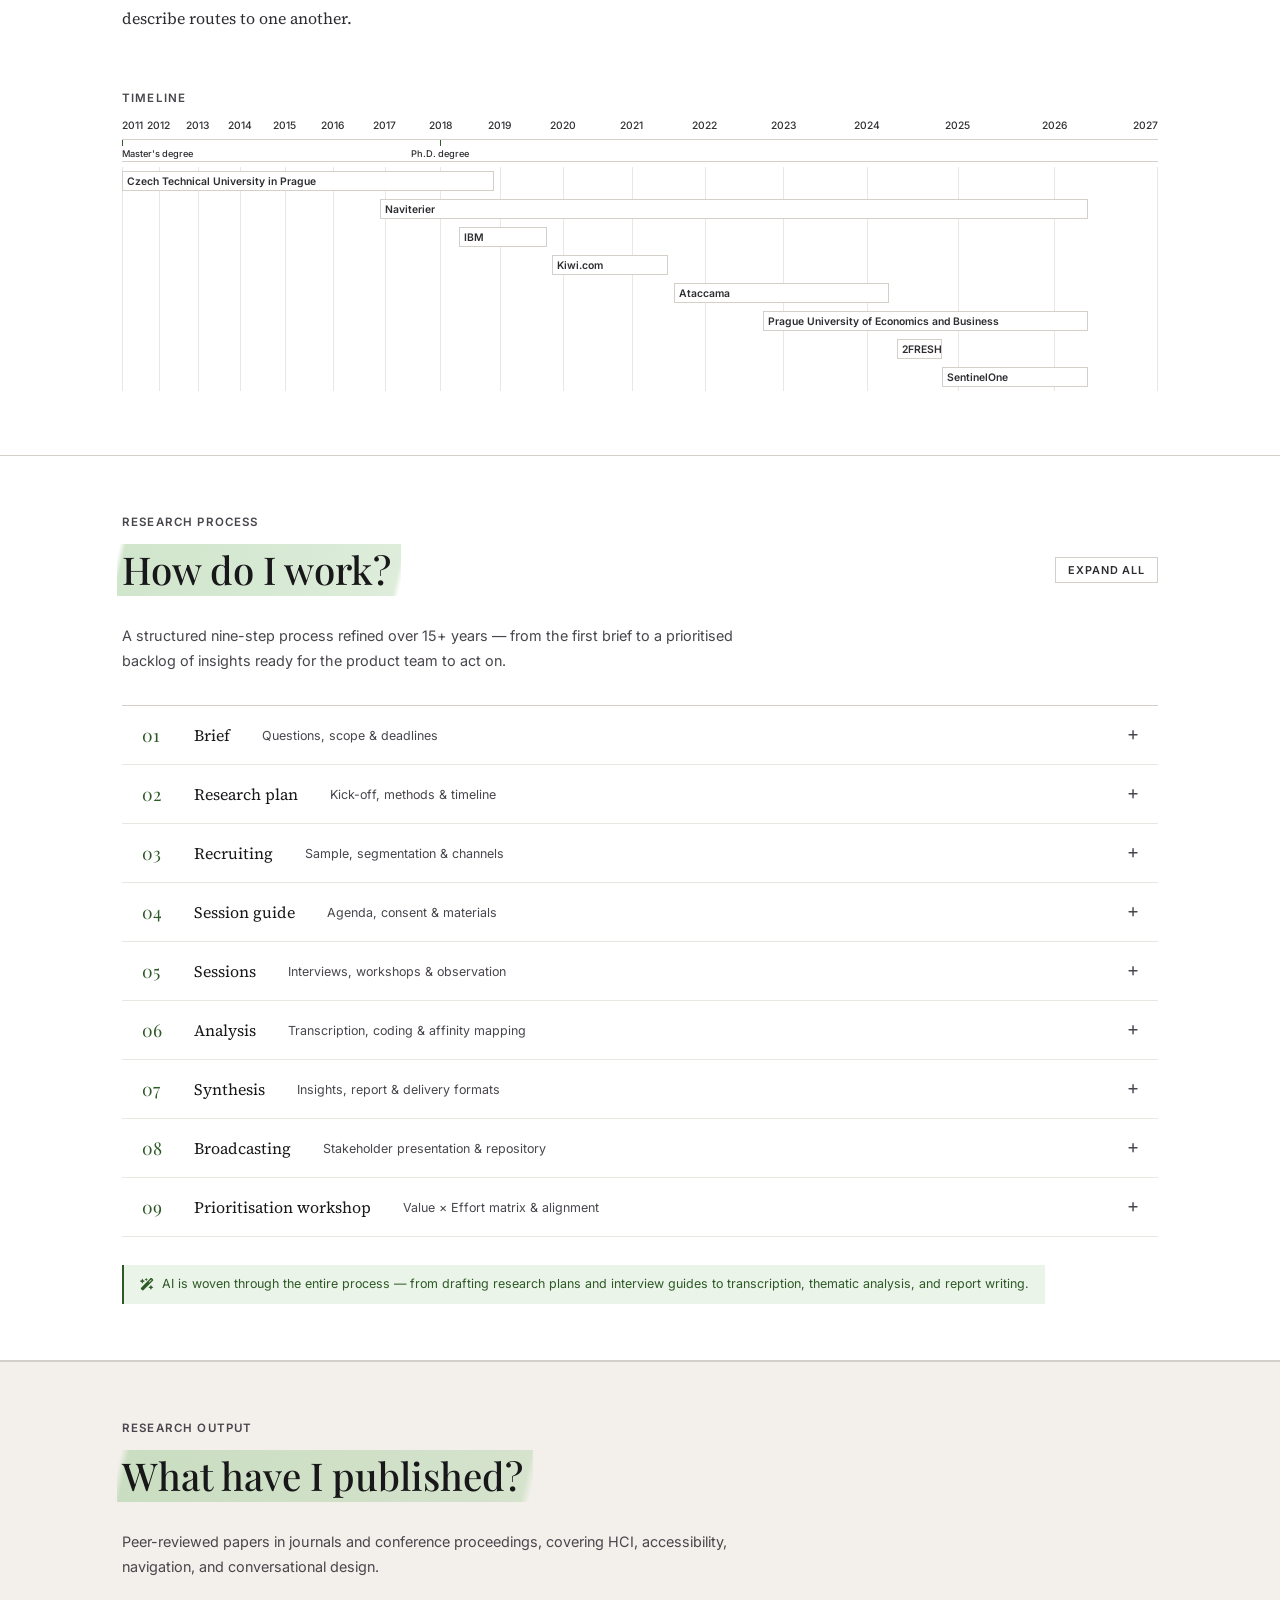
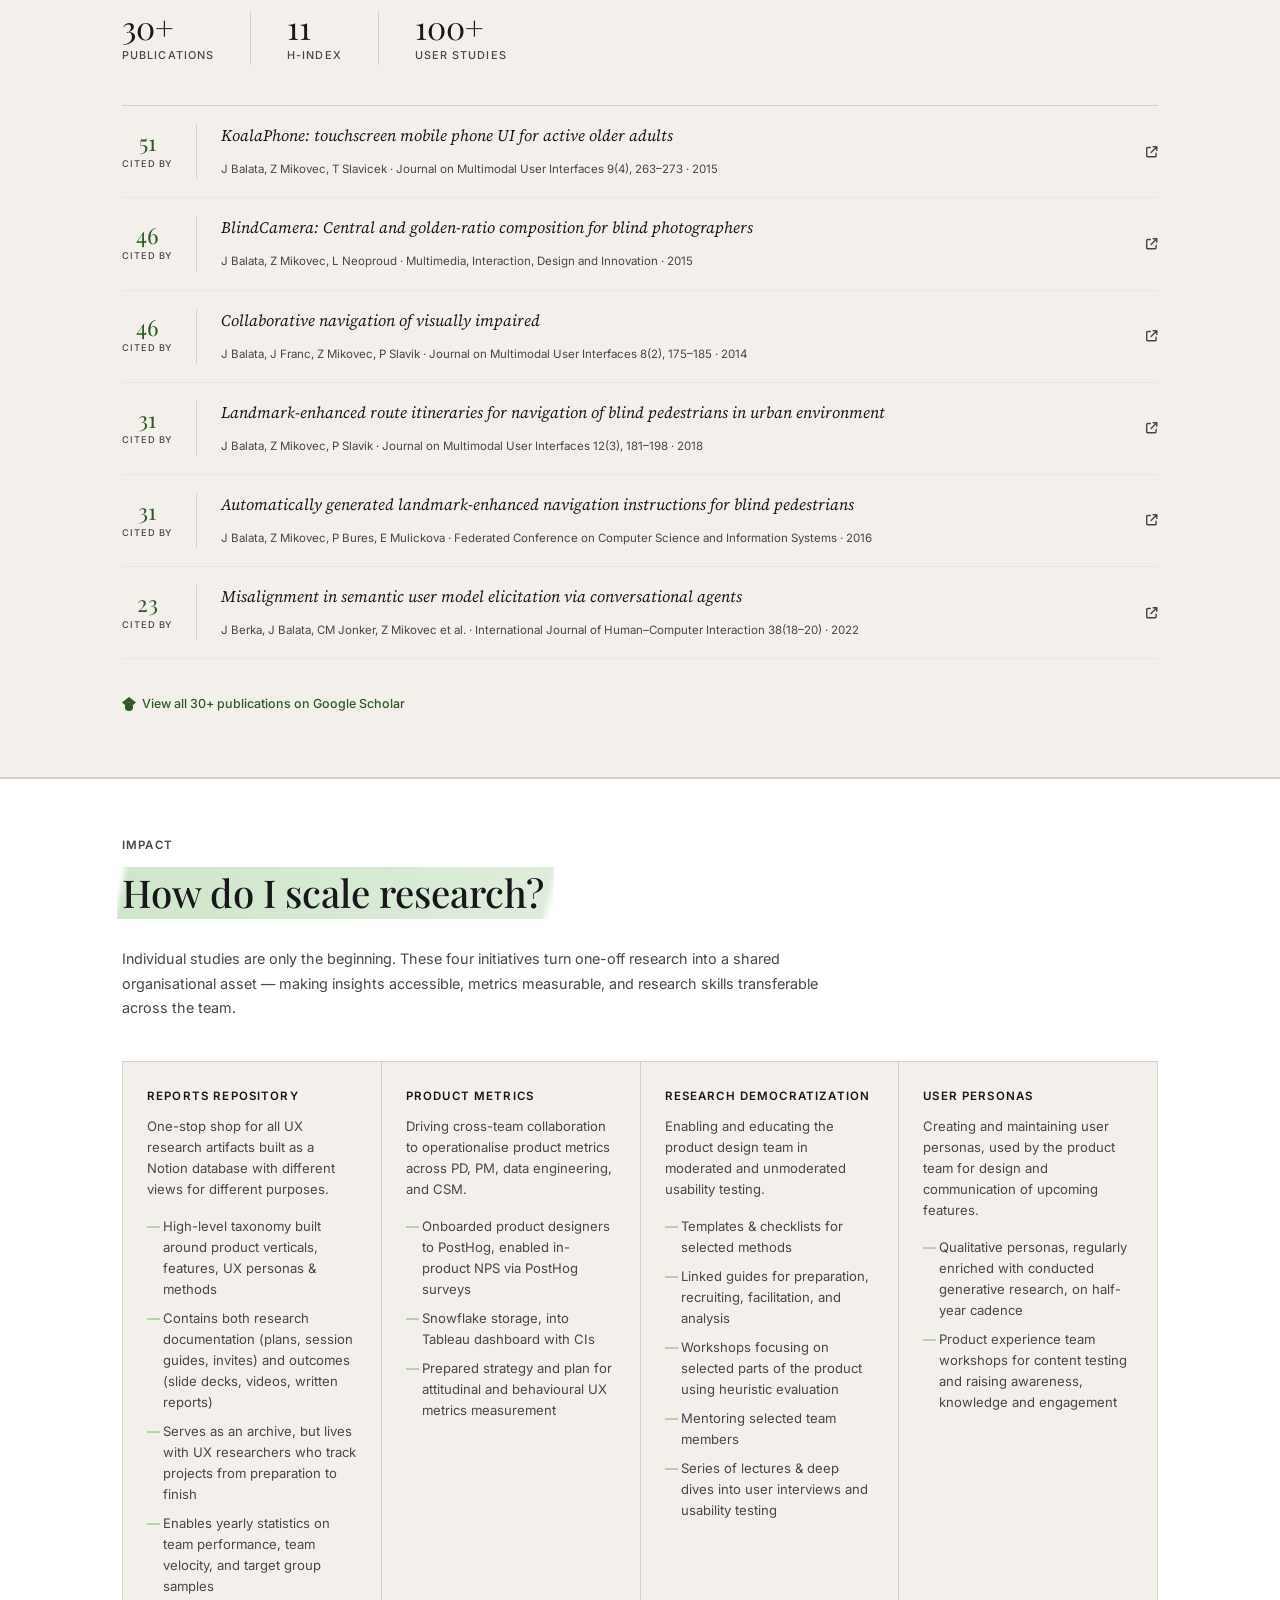
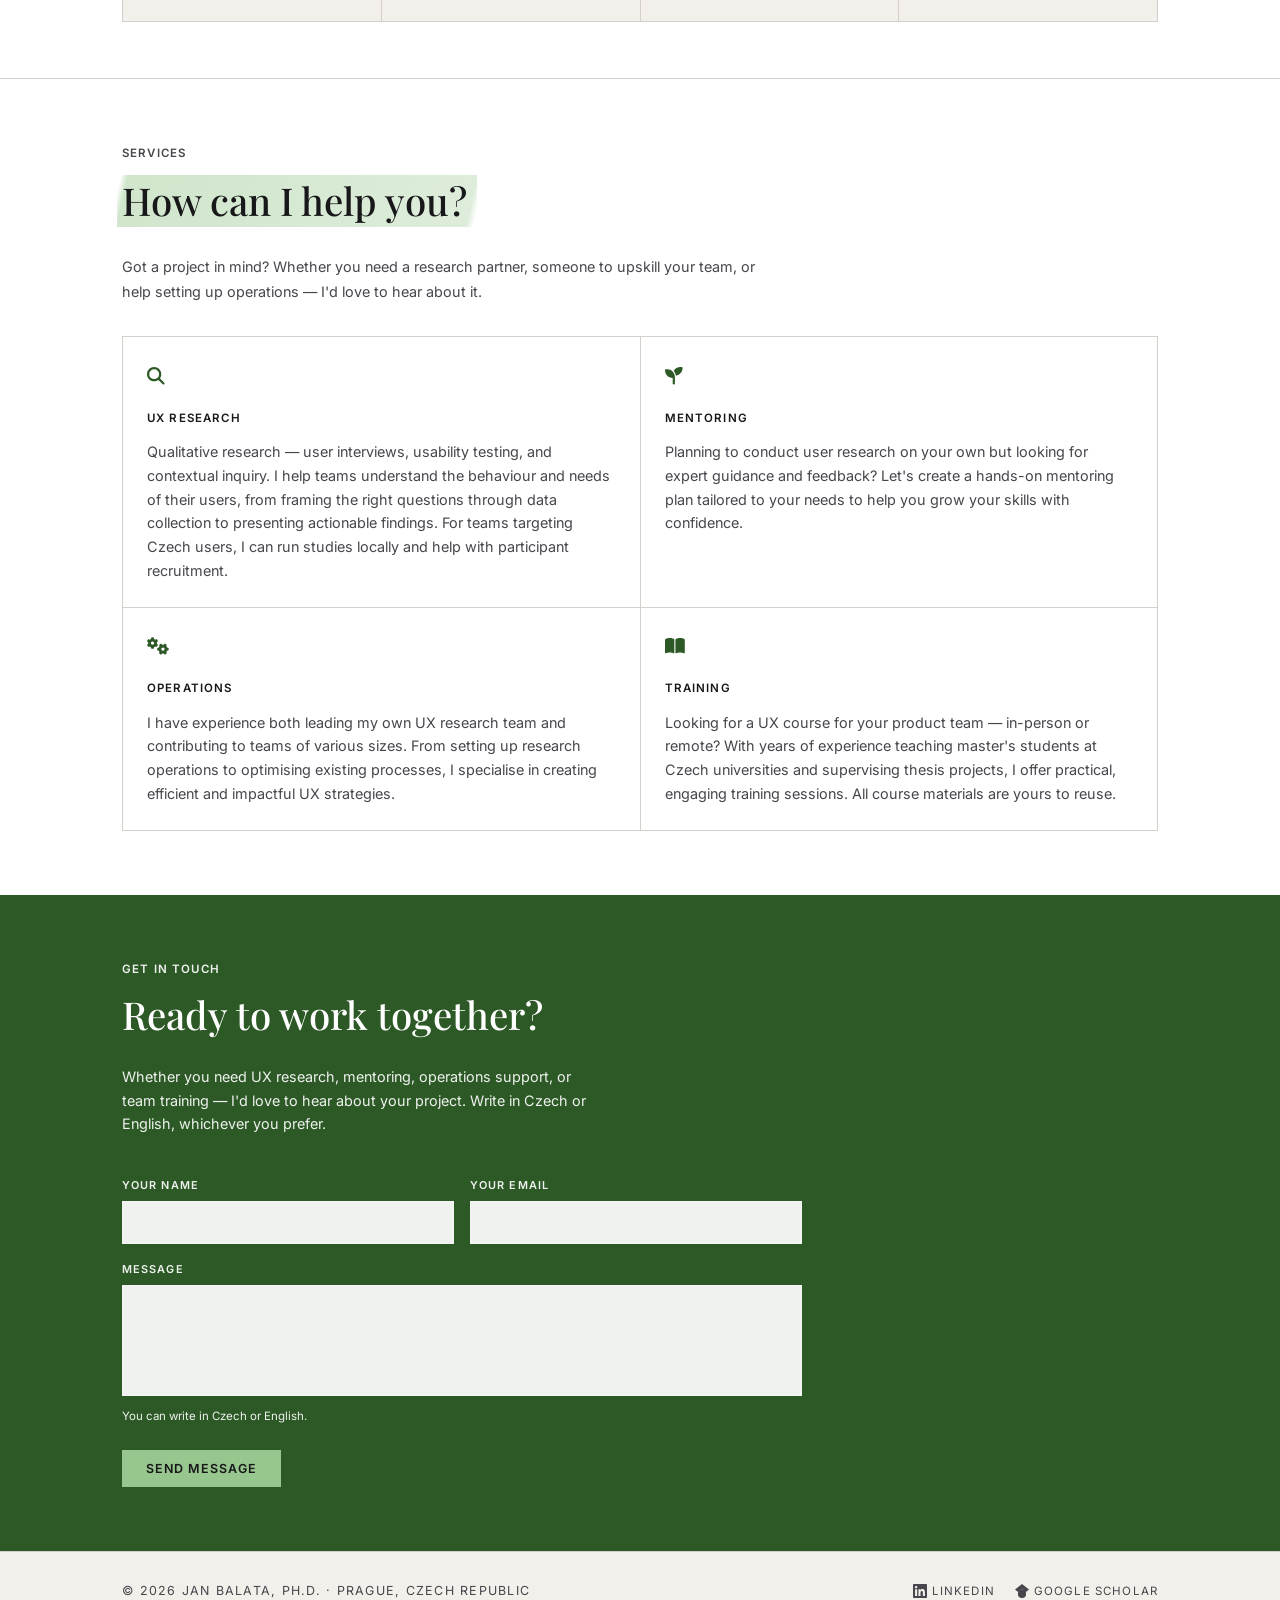
==== commit 7cbc3c9e: "Rename timeline section eyebrow to "Timeline" Co-Authored-By: Claude Sonnet 4.6 <noreply@anthropic.c" ====
--- a/index.html
+++ b/index.html
@@ -248,7 +248,7 @@
     </div>
     <div class="container">
       <div class="timeline">
-        <p class="section-eyebrow">Career timeline</p>
+        <p class="section-eyebrow">Timeline</p>
         <div class="chart-wrap"><div class="chart" id="timeline-chart"></div></div>
       </div>
     </div>
